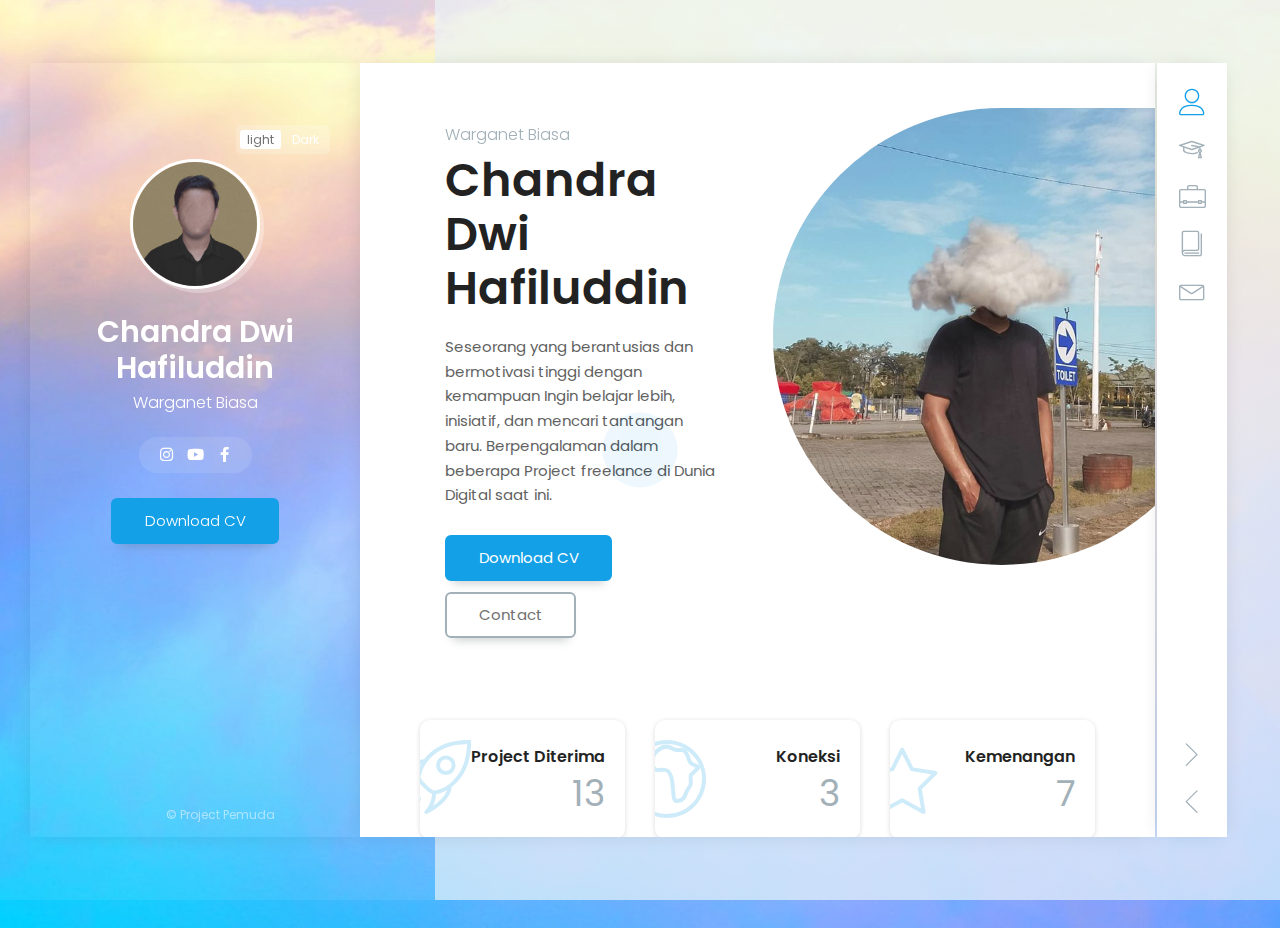
==== index.html @ e7c644bd "Add files via upload" ====
<!DOCTYPE html>
<html lang="en" class="no-js">
  
<!-- Mirrored from lmpixels.com/demo/cvup/light/2/index.html by HTTrack Website Copier/3.x [XR&CO'2014], Sun, 21 Aug 2022 09:52:12 GMT -->

<!-- Mirrored from chandrago.github.io/ by HTTrack Website Copier/3.x [XR&CO'2014], Sat, 17 Jun 2023 05:26:45 GMT -->
<!-- Added by HTTrack --><meta http-equiv="content-type" content="text/html;charset=utf-8" /><!-- /Added by HTTrack -->
<head>
    <meta charset="UTF-8" />
    <meta http-equiv="X-UA-Compatible" content="IE=edge"> 
    <title>Chandra Dwi Hafiluddin</title>
    <meta name="viewport" content="width=device-width, initial-scale=1, maximum-scale=1" />
    <meta name="description" content="Halo, perkenalkan namaku Chandra" />
    <meta name="keywords" content="chandra dwi hafiluddin, Chandra, project pemuda, html, chandra, youtube chandra" />
    <meta name="author" content="project Pemuda" />
    <link rel="shortcut icon" href="favicon.png">


    <link rel="stylesheet" href="css/reset.css" type="text/css">
    <link rel="stylesheet" href="css/bootstrap-grid.min.css" type="text/css">
    <link rel="stylesheet" href="css/owl.carousel.css" type="text/css">
    <link rel="stylesheet" href="css/magnific-popup.css" type="text/css">
    <link rel="stylesheet" href="css/main.css" type="text/css">
    <link rel="stylesheet" href="css/animations.css" type="text/css">
  </head>
<!--Add the following script at the bottom of the web page (before </body></html>)-->
<script type="text/javascript">function add_chatinline(){var hccid=19248413;var nt=document.createElement("script");nt.async=true;nt.src="https://mylivechat.com/chatinline.aspx?hccid="+hccid;var ct=document.getElementsByTagName("script")[0];ct.parentNode.insertBefore(nt,ct);}
  add_chatinline();</script>
  <body>
    <!-- Animated Background -->
    <div class="lm-animated-bg" style="background-image: url(img/main_bg_1.jpg);"></div>
    <!-- /Animated Background -->

    <!-- Loading animation -->
    <div class="preloader">
      <div class="preloader-animation">
        <div class="dot dot-1"></div>
        <div class="dot dot-2"></div>
        <div class="dot dot-3"></div>
      </div>
      <svg xmlns="http://www.w3.org/2000/svg" version="1.1">
        <defs>
          <filter id="goo">
            <feGaussianBlur in="SourceGraphic" stdDeviation="10" result="blur" />
            <feColorMatrix in="blur" values="1 0 0 0 0  0 1 0 0 0  0 0 1 0 0  0 0 0 21 -7"/>
          </filter>
        </defs>
      </svg>
    </div>
    <!-- /Loading animation -->

    <div class="half-bg"></div>

    <div class="page">
      <div class="page-content">

          <header id="site_header" class="header mobile-menu-hide">
            <div class="header-content">
              <div class="header-lng">
                <ul>
                  <li>
                    <a href="index-2.html" class="active">light</a>
                  </li>
                  <li>
                    <a href="index2.html">Dark</a>
                  </li>
                </ul>
              </div>
              <br>
              <div class="header-photo">
                <img src="img/main_photo.jpg" alt="Alex Smith">
              </div>
              <div class="header-titles">
                <h2>Chandra Dwi Hafiluddin</h2>
                <h4>Warganet Biasa</h4>
              </div>
            </div>

            <ul class="main-menu">
              <li>
                <a href="#about-me" class="nav-anim">
                  <span class="menu-icon lnr lnr-user"></span>
                  <span class="link-text">Tentang saya</span>
                </a>
              </li>
              <li>
                <a href="#resume" class="nav-anim">
                  <span class="menu-icon lnr lnr-graduation-hat"></span>
                  <span class="link-text">Resume</span>
                </a>
              </li>
              <li>
                <a href="#portfolio" class="nav-anim">
                  <span class="menu-icon lnr lnr-briefcase"></span>
                  <span class="link-text">Portfolio</span>
                </a>
              </li>
              <li>
                <a href="#blog" class="nav-anim">
                  <span class="menu-icon lnr lnr-book"></span>
                  <span class="link-text">Blog</span>
                </a>
              </li>
              <li>
                <a href="#contact" class="nav-anim">
                  <span class="menu-icon lnr lnr-envelope"></span>
                  <span class="link-text">Contact</span>
                </a>
              </li>
            </ul>

            <div class="social-links">
              <ul>
                <li><a href="#" target="_blank"><i class="fab fa-instagram"></i></a></li>
                <li><a href="#" target="_blank"><i class="fab fa-youtube"></i></a></li>
                <li><a href="#" target="_blank"><i class="fab fa-facebook-f"></i></a></li>
              </ul>
            </div>
                    
          <div class="info-list">
                          <ul>
                            <li>
              <a href="Chandra%20Dwi%20Hafiluddin.html" target="_blank" class="btn btn-primary">Download CV</a>
            </div>
          </li>

            <div class="copyrights">© Project Pemuda</div>
          </header>

          <!-- Mobile Navigation -->
          <div class="menu-toggle">
            <span></span>
            <span></span>
            <span></span>
          </div>
          <!-- End Mobile Navigation -->

          <!-- Arrows Nav -->
          <div class="lmpixels-arrows-nav">
            <div class="lmpixels-arrow-right"><i class="lnr lnr-chevron-right"></i></div>
            <div class="lmpixels-arrow-left"><i class="lnr lnr-chevron-left"></i></div>
          </div>
          <!-- End Arrows Nav -->

          <div class="content-area">
            <div class="animated-sections">

              <!-- About Me Subpage -->
              <section data-id="about-me" class="animated-section">
                <div class="section-content">

                  <div class="row flex-v-align">
                      <div class="col-sm-12 col-md-6 col-lg-6">
                        <div class="home-text hp-left">

                          <div class="owl-carousel text-rotation">                                    
                            <div class="item">
                              <h4>Warganet Biasa</h4>
                            </div>
                            <div class="item">
                              <h4>Content Creator</h4>
                            </div>
                          </div>

                          <h1>Chandra Dwi Hafiluddin</h1>
                          <p>Seseorang yang berantusias dan bermotivasi tinggi dengan kemampuan Ingin belajar lebih, inisiatif, dan mencari tantangan baru. Berpengalaman dalam beberapa Project freelance di Dunia Digital saat ini. </p>
                          
                          <div class="home-buttons">
                            <a href="https://themeforest.net/item/leven-vcard-wordpress-theme/25289671" target="_blank" class="btn btn-primary">Download CV</a>
                            <a href="https://lmpixels.com/wp/leven-wp/contact/" target="_self" class="btn btn-secondary">Contact</a>
                          </div>
                        </div>
                      </div>

                      <div class="col-sm-12 col-md-6 col-lg-6">
                          <div class="home-photo">
                              <div class="hp-inner" style="background-image: url(img/main_photo_1.jpg);" ></div>
                          </div>
                      </div>
                  </div>

                  <div class="white-space-70"></div>

                  <!-- Fun Facts -->
                  <div class="row">
                    <div class="col-xs-12 col-sm-4">
                      <div class="fun-fact gray-default">
                        <i class="lnr lnr-rocket"></i>
                        <h4>Project Diterima</h4>
                        <span class="fun-fact-block-value">13</span>
                        <span class="fun-fact-block-text"></span>
                      </div>
                    </div>

                    <div class="col-xs-12 col-sm-4">
                      <div class="fun-fact gray-default">
                        <i class="lnr lnr-earth"></i>
                        <h4>Koneksi</h4>
                        <span class="fun-fact-block-value">3</span>
                        <span class="fun-fact-block-text"></span>
                      </div>
                    </div>

                    <div class="col-xs-12 col-sm-4 ">
                      <div class="fun-fact gray-default">
                        <i class="lnr lnr-star"></i>
                        <h4>Kemenangan</h4>
                        <span class="fun-fact-block-value">7</span>
                        <span class="fun-fact-block-text"></span>
                      </div>
                    </div>
                  </div>
                  <!-- End of Fun Facts -->



                  <div class="white-space-70"></div>

                  <!-- Services -->
                  <div class="row">
                    <div class="col-xs-12 col-sm-12">
                      <div class="block-title">
                        <h3>Soft Skills</h3>
                      </div>
                    </div>
                  </div>

                  <div class="row">
                    <div class="col-xs-12 col-sm-6">
                      <div class="col-inner">
                        <div class="info-list-w-icon">
                          <div class="info-block-w-icon">
                            <div class="ci-icon">
                              <i class="lnr lnr-store"></i>
                            </div>
                            <div class="ci-text">
                              <h4>Marketing</h4>
                              <p>Memiliki kemampuan pemasaran produk secara Online melalui sosial media yang dimiliki.</p>
                            </div>
                          </div>
                          <div class="info-block-w-icon">
                            <div class="ci-icon">
                              <i class="lnr lnr-laptop-phone"></i>
                            </div><div class="ci-text">
                              <h4>Design</h4>
                              <p>Mampu membuat Design Poster, Vektor, Typography dan lainnya.</p>
                            </div>
                          </div>
                        </div>
                      </div>
                    </div>

                    <div class="col-xs-12 col-sm-6">
                      <div class="col-inner">
                        <div class="info-list-w-icon">
                          <div class="info-block-w-icon">
                            <div class="ci-icon">
                              <i class="lnr lnr-pencil"></i>
                            </div>
                            <div class="ci-text">
                              <h4>Mengetik</h4>
                              <p>Saya bisa mengetik 80-100/ kpm dalam kurun waktu satu menit. dengan metode 10 Jari atau metode brutal</p>
                            </div>
                          </div>
                          <div class="info-block-w-icon">
                            <div class="ci-icon">
                              <i class="lnr lnr-flag"></i>
                            </div><div class="ci-text">
                              <h4>Management</h4>
                              <p>Saya bisa memanajemen waktu saya, yang harus saya kerjakan dan tidak. sehingga waktus yaa bisa terorganisir dengan baik.</p>
                            </div>
                          </div>
                        </div>
                      </div>
                    </div>
                  </div>
                  <!-- End of Services -->

                  <div class="white-space-50"></div>

                  <!-- Testimonials -->
                  <div class="row">
                    <div class="col-xs-12 col-sm-12">
                      <div class="block-title">
                        <h3>Motivasi Diri</h3>
                      </div>
                    </div>
                  </div>

                  <div class="row">
                    <div class="col-xs-12 col-sm-12">
                      <div class="testimonials owl-carousel">
                        <!-- Testimonial 1 -->
                        <div class="testimonial">
                          <div class="img">
                            <img src="img/testimonials/testimonial-1.jpg" alt="Alex Smith">
                          </div>
                          <div class="text">
                            <p>Semangat Chandra atas Karya yang telah dibuat, teruslah belajar hal hal baru. Semoga menjadi content Creator yang lebih konsisten lagi kedepannya</p>
                          </div>

                          <div class="author-info">
                            <h4 class="author">Agung Hapsah</h4>
                            <h5 class="company">Youtuber</h5>
                            <div class="icon">
                              <i class="fas fa-quote-right"></i>
                            </div>
                          </div>
                        </div>
                        <!-- End of Testimonial 1 -->

                        <!-- Testimonial 2 -->
                        <div class="testimonial">
                          <div class="img">
                            <img src="img/testimonials/testimonial-2.jpg" alt="Alex Smith">
                          </div>
                          <div class="text">
                            <p>Teruskan Bakatmu, jangan pernah berhenti untuk memotivasi semua orang dan terus berkarya.!!</p>
                          </div>

                          <div class="author-info">
                            <h4 class="author">Marry Riana</h4>
                            <h5 class="company">Motivator</h5>
                            <div class="icon">
                              <i class="fas fa-quote-right"></i>
                            </div>
                          </div>
                        </div>
                        <!-- End of Testimonial 2 -->

                        <!-- Testimonial 3 -->
                        <div class="testimonial">
                          <div class="img">
                            <img src="img/testimonials/testimonial-3.jpg" alt="Alex Smith">
                          </div>
                          <div class="text">
                            <p>Peluang itu jarang datang dua kali, jadi Kalau Chandra ada peluang, dan sekiranya bisa di kerjakan, maka kerjakanlah. Ambil Projectnya, Gak usah takut gagal, karena takut memulai adalah sifat pengecut</p>
                          </div>

                          <div class="author-info">
                            <h4 class="author">Raffi Ahmad</h4>
                            <h5 class="company">Selebritis Multi Talent</h5>
                            <div class="icon">
                              <i class="fas fa-quote-right"></i>
                            </div>
                          </div>
                        </div>
                        <!-- End of Testimonial 3 -->
                      </div>
                    </div>
                  </div>
                  <!-- End of Testimonials -->

                  <div class="white-space-70"></div>

                  <!-- 
                  Clients 

                  <div class="row">
                    <div class="col-xs-12 col-sm-12">
                      <div class="block-title">
                        <h3>Cilents</h3>
                      </div>
                    </div>
                  </div>

                  <div class="row">
                    <div class="col-xs-12 col-sm-12">
                      <div class="clients owl-carousel">
                        
                        <div class="client-block">
                          <a href="#" target="_blank" title="Logo">
                            <img src="img/clients/client-1.png" alt="Logo">
                          </a>
                        </div>

                        <div class="client-block">
                          <a href="#" target="_blank" title="Logo">
                            <img src="img/clients/client-2.png" alt="Logo">
                          </a>
                        </div>

                        <div class="client-block">
                          <a href="#" target="_blank" title="Logo">
                            <img src="img/clients/client-3.png" alt="Logo">
                          </a>
                        </div>

                        <div class="client-block">
                          <a href="#" target="_blank" title="Logo">
                            <img src="img/clients/client-4.png" alt="Logo">
                          </a>
                        </div>

                        <div class="client-block">
                          <a href="#" target="_blank" title="Logo">
                            <img src="img/clients/client-5.png" alt="Logo">
                          </a>
                        </div>

                        <div class="client-block">
                          <a href="#" target="_blank" title="Logo">
                            <img src="img/clients/client-6.png" alt="Logo">
                          </a>
                        </div>

                        <div class="client-block">
                          <a href="#" target="_blank" title="Logo">
                            <img src="img/clients/client-7.png" alt="Logo">
                          </a>
                        </div>
  
                      </div>
                    </div>
                  </div>

                End of Clients -->
               
                  <div class="white-space-70"></div>

                  <!-- Promo -->
                 <!-- <div class="row">
                    <div class="col-xs-12 col-sm-12">

                      <div class="block-title">
                        <h3>Pricing</h3>
                      </div>
                    </div>
                  </div>

                  <div class="row">
                    <div class=" col-xs-12 col-sm-12 ">
                      <div class="fw-pricing clearfix row">
                        
                        <div class="fw-package-wrap col-md-4 ">
                          <div class="fw-package">
                            <div class="fw-heading-row">
                              <span>Silver</span>
                            </div>
                            
                            <div class="fw-pricing-row">
                              <span>$64</span>
                              <small>per month</small>
                            </div>
                            
                            <div class="fw-button-row">
                              <a href="#" target="_self" class="btn btn-secondary">Free Trial</a>
                            </div>

                            <div class="fw-default-row">Lorem ipsum dolor</div>
                            <div class="fw-default-row">Pellentesque scelerisque</div>
                            <div class="fw-default-row">Morbi eu sagittis</div>
                          </div>
                        </div>
     
                        <div class="fw-package-wrap col-md-4 highlight-col">
                          <div class="fw-package">
                            <div class="fw-heading-row">
                              <span>Gold</span>
                            </div>
                            
                            <div class="fw-pricing-row">
                              <span>$128</span>
                              <small>per month</small>
                            </div>

                            <div class="fw-button-row">
                              <a href="#" target="_self" class="btn btn-primary">Free Trial</a>
                            </div>
                            
                            <div class="fw-default-row">Lorem ipsum dolor</div>
                            <div class="fw-default-row">Pellentesque scelerisque</div>
                            <div class="fw-default-row">Morbi eu sagittis</div>
                            <div class="fw-default-row">Donec non diam</div>
                            <div class="fw-default-row"></div>
                          </div>
                        </div>

                        <div class="fw-package-wrap col-md-4">
                          <div class="fw-package">
                            <div class="fw-heading-row">
                              <span>Platinum</span>
                            </div>
                            
                            <div class="fw-pricing-row">
                              <span>$256</span>
                              <small>per month</small>
                            </div>

                            <div class="fw-button-row">
                              <a href="#" target="_self" class="btn btn-secondary">Free Trial</a>
                            </div>
                            
                            <div class="fw-default-row">Lorem ipsum dolor</div>
                            <div class="fw-default-row">Pellentesque scelerisque</div>
                            <div class="fw-default-row">Morbi eu sagittis</div>
                            <div class="fw-default-row">Donec non diam</div>
                            <div class="fw-default-row">Fusce tempor magna</div>
                            <div class="fw-default-row"></div>
                          </div>
                        </div>

                      </div>
                    </div>
                  </div>
          -->
                  <!-- End of Promo -->
                


                </div>
              </section>
              <!-- End of About Me Subpage -->

              <!-- Resume Subpage -->
              <section data-id="resume" class="animated-section">
                <div class="section-content">
                  <div class="page-title">
                    <h2>Resume</h2>
                    <h4>Sedikit Pengalaman</h4>
                  </div>

                  <div class="row">
                    <div class="col-xs-12 col-sm-7">

                      <div class="block-title">
                        <h3>Pendidikan</h3>
                      </div>
                      
                      <div class="timeline timeline-second-style clearfix">
                        <div class="timeline-item clearfix">
                          <div class="left-part">
                            <h5 class="item-period">2007</h5>
                            <span class="item-company">SDN Utama 2 Tarakan</span>
                          </div>
                          <div class="divider"></div>
                          <div class="right-part">
                            <h4 class="item-title">Sekolah Dasar</h4>
                            <p>Saya bersekolah di SD Utama 2 Tarakan, Karena posisi rumah dekat dengan Sekolah (padahal ada yg lebih dekat wkwk).</p>
                          </div>
                        </div>

                        <div class="timeline-item clearfix">
                          <div class="left-part">
                            <h5 class="item-period">2014</h5>
                            <span class="item-company">SMP NEGERI 3 TARAKAN</span>
                          </div>
                          <div class="divider"></div>
                          <div class="right-part">
                            <h4 class="item-title">Sekolah Menengah Pertama</h4>
                            <p>Saya sekolah disini karena melihat potensi Nilai NIM yang saya dapatkan waktu SD PASTI keterima dan alasan lainnya karena Mengikuti jejak Kakak saya :v</p>
                          </div>
                        </div>
              
                      <div class="timeline-item clearfix">
                        <div class="left-part">
                          <h5 class="item-period">2017</h5>
                          <span class="item-company">SMKN 1 TARAKAN</span>
                        </div>
                        <div class="divider"></div>
                        <div class="right-part">
                          <h4 class="item-title">Sekolah Menengah Atas</h4>
                          <p>Alasan mendasar masuk sini adalah dekat rumah, dan alasan ambil jurusan Perkantoran biar pas belajar pegangannya komputer. Tapi realitanya Malah megang Surat-surat dan Kertas2, sangat  -_</p>
                        </div>
                      </div>
                    </div>
                      <div class="white-space-50"></div>

                      <div class="block-title">
                        <h3>Pengalaman</h3>
                      </div>

                      <div class="timeline timeline-second-style clearfix">
                        <div class="timeline-item clearfix">
                          <div class="left-part">
                            <h5 class="item-period">2018 - Sekarang</h5>
                            <span class="item-company">Youtube</span>
                          </div>
                          <div class="divider"></div>
                          <div class="right-part">
                            <h4 class="item-title">Content Creator</h4>
                            <p>Awalnya iseng buat video Stopmotion, ehh ada yang support, akhirnya berlanjut sampai sekarang</p>
                          </div>
                        </div>

                        <div class="timeline-item clearfix">
                          <div class="left-part">
                            <h5 class="item-period">2015-2021</h5>
                            <span class="item-company">Adobe</span>
                          </div>
                          <div class="divider"></div>
                          <div class="right-part">
                            <h4 class="item-title">Graphic Design</h4>
                            <p>Suka aja gitu ngelihat sesuatu yang Proporsional, mangkanya belajar Design secara Otodidak melalui Video Youtube</p>
                          </div>
                        </div>
                        
                        <div class="timeline-item clearfix">
                          <div class="left-part">
                            <h5 class="item-period">2016 - sekarang</h5>
                            <span class="item-company">Diri Sendiri</span>
                          </div>
                          <div class="divider"></div>
                          <div class="right-part">
                            <h4 class="item-title">Freelance</h4>
                            <p>mengambil beberapa proyek dan mengikuti berbagai lomba untuk mengasah kemampuan</p>
                          </div>
                        </div>
                      </div>

                    </div>
                   
                    <!-- Skills & Certificates -->
                    <div class="col-xs-12 col-sm-5">
                      <!-- Design Skills -->
                      <div class="block-title">
                        <h3>Kemampuan Desain</h3>
                      </div>

                      <div class="skills-info skills-second-style">
                        <!-- Skill 1 -->
                        <div class="skill clearfix">
                          <h4>Videografi</h4>
                          <div class="skill-value">80%</div>
                        </div>
                        <div class="skill-container skill-1">
                          <div class="skill-percentage"></div>
                        </div>
                        <!-- End of Skill 1 -->
                        
                        <!-- Skill 2 -->
                        <div class="skill clearfix">
                          <h4>Fotografi</h4>
                          <div class="skill-value">65%</div>
                        </div>
                        <div class="skill-container skill-2">
                          <div class="skill-percentage"></div>
                        </div>
                        <!-- End of Skill 2 -->
                        
                        <!-- Skill 3 -->
                        <div class="skill clearfix">
                          <h4>Motion Graphic</h4>
                          <div class="skill-value">80%</div>
                        </div>
                        <div class="skill-container skill-3">
                          <div class="skill-percentage"></div>
                        </div>
                        <!-- End of Skill 3 -->
                        
                        <!-- Skill 4 -->
                        <div class="skill clearfix">
                          <h4>Coding</h4>
                          <div class="skill-value">60%</div>
                        </div>
                        <div class="skill-container skill-4">
                          <div class="skill-percentage"></div>
                        </div>
                        <!-- End of Skill 4 -->

                      </div>
                      <!-- End of Design Skills -->

                      <div class="white-space-10"></div>

                      <!-- Coding Skills -->
                      <div class="block-title">
                        <h3>Soft Skills</h3>
                      </div>

                      <div class="skills-info skills-second-style">
                        <!-- Skill 5 -->
                        <div class="skill clearfix">
                          <h4>Public Speaking</h4>
                          <div class="skill-value">55%</div>
                        </div>
                        <div class="skill-container skill-5">
                          <div class="skill-percentage"></div>
                        </div>
                        <!-- End of Skill 5 -->

                        <!-- Skill 6 -->
                        <div class="skill clearfix">
                          <h4>Kerjasama</h4>
                          <div class="skill-value">95%</div>
                        </div>
                        <div class="skill-container skill-6">
                          <div class="skill-percentage"></div>
                        </div>
                        <!-- End of Skill 6 -->
                        
                        <!-- Skill 7 -->
                        <div class="skill clearfix">
                          <h4>Tanggung Jawab</h4>
                          <div class="skill-value">100%</div>
                        </div>
                        <div class="skill-container skill-7">
                          <div class="skill-percentage"></div>
                        </div>
                        <!-- End of Skill 7 -->
                        
                        <!-- Skill 8 -->
                        <div class="skill clearfix">
                          <h4>Keingintahuan</h4>
                          <div class="skill-value">90%</div>
                        </div>
                        <div class="skill-container skill-8">
                          <div class="skill-percentage"></div>
                        </div>
                        <!-- End of Skill 8 -->
                           </div>
                      <!-- End of Coding Skills -->

                      <div class="white-space-10"></div>

                      <!-- Knowledges -->
                      <div class="block-title">
                        <h3>Pengetahuan</h3>
                      </div>

                      <ul class="knowledges">
                        <li>Sosial media</li>
                        <li>Marketing</li>
                   <li>Digital Design</li>
                        <li>Teknologi</li>
                        <li>Manajemen Waktu</li>
                       
                      </ul>
<!-- End of Knowledges -->
</div>
<!-- End of Skills & Certificates -->
</div>

<div class="white-space-50"></div>

<!-- Certificates -->
<div class="row">
<div class="col-xs-12 col-sm-12">
  <div class="block-title">
    <h3>Sertifikat</h3>
  </div>
</div>
</div>

<div class="row">
<!-- Certificate 1 -->
<div class="col-xs-12 col-sm-12">
  <div class="certificate-item clearfix">
    <div class="certi-logo">
      <img src="img/sertifikat/sertifikat%201.jpg" alt="logo">
    </div>

   
    <div class="certi-content">
      <div class="certi-title">
        <h4><a class="lightbox" href="img/sertifikat/sertifikat%201.jpg">Kompetisi Poster with @spech.science</a></h4>
      </div>
      <div class="certi-id">
        <span>Juara 3</span>
      </div>
      <div class="certi-date">
        <span>05 Juni 2020</span>
      </div>
      <div class="certi-company">
        <span></span>
      </div>
    </div>
  </div>
</div>
<!-- End of Certificate 1 -->

<!-- Certificate 2 -->
<div class="col-xs-12 col-sm-12">
  <div class="certificate-item clearfix">
    <div class="certi-logo">
      <img src="img/sertifikat/sertifikat%202.jpg" alt="logo">
    </div>
    
    <div class="certi-content">
      <div class="certi-title">
        <h4><a class="lightbox" href="img/sertifikat/sertifikat%202.jpg">Kompetisi Video Kesehatan bersama @cegahstunting</a></h4>
      </div>
      <div class="certi-id">
        <span>Juara 3</span>
      </div>
      <div class="certi-date">
        <span>18 Desember 2021</span>
      </div>
      <div class="certi-company">
        <span></span>
      </div>
    </div>
  </div>
</div>
<!-- End of Certificate 2 -->

                                      
<!-- Certificate 3 -->
<div class="col-xs-12 col-sm-12">
  <div class="certificate-item clearfix">
    <div class="certi-logo">
      <img src="img/sertifikat/sertifikat%203.jpg" alt="logo">
    </div>
    
    <div class="certi-content">
      <div class="certi-title">
        <h4><a class="lightbox" href="img/sertifikat/sertifikat%203.jpg">Kompetisi Video bersama  PT. INDUKSI KREATIF INDONESIA</a></h4>
                          </div>
                          <div class="certi-id">
                            <span>Juara 1</span>
                          </div>
                          <div class="certi-date">
                            <span>12 Februari 2022</span>
                          </div>
                          <div class="certi-company">
                            <span></span>
      </div>
    </div>
  </div>
</div>
<!-- End of Certificate 3 -->

                   <!-- Certificate 4 -->
                   <div class="col-xs-12 col-sm-12">
                      <div class="certificate-item clearfix">
                        <div class="certi-logo">
                        <img src="img/sertifikat/sertifikat%204.png" alt="logo">
                      </div>
                      
                      <div class="certi-content">
                        <div class="certi-title">
                          <h4><a class="lightbox" href="img/sertifikat/sertifikat%204.png">Universitas Muhammadiyah Jakarta bersama @artspace.2022</a></h4>
                        </div>
                        <div class="certi-id">
                          <span>Juara 3</span>
                        </div>
                        <div class="certi-date">
                          <span>05 Juni 2022</span>
                        </div>
                        <div class="certi-company">
                          <span></span>
                        </div>
                      </div>
                    </div>
                  </div>
                  <!-- End of Certificate 4 -->

<!-- Certificate 5 -->
<div class="col-xs-12 col-sm-12">
  <div class="certificate-item clearfix">
    <div class="certi-logo">
      <img src="img/sertifikat/sertifikat%205.jpg" alt="logo">
    </div>
    
    <div class="certi-content">
      <div class="certi-title">
        <h4><a class="lightbox" href="img/sertifikat/sertifikat%205.jpg">Poster Edukasi Nasional bersama @himajaksi</a></h4>
      </div>
      <div class="certi-id">
        <span>Juara 3</span>
      </div>
      <div class="certi-date">
        <span>11 Juni 2022</span>
      </div>
      <div class="certi-company">
        <span></span>
      </div>
    </div>
  </div>
</div>
<!-- End of Certificate 5 -->

<!-- Certificate 6 -->
<div class="col-xs-12 col-sm-12">
  <div class="certificate-item clearfix">
    <div class="certi-logo">
      <img src="img/sertifikat/sertifikat%206.png" alt="logo">
    </div>
    
    <div class="certi-content">
      <div class="certi-title">
        <h4><a class="lightbox" href="img/sertifikat/sertifikat%206.png">Kompetisi Kreatif Id bersama @sabaexploit</a></h4>
      </div>
      <div class="certi-id">
        <span>Juara 3</span>
      </div>
      <div class="certi-date">
        <span>26 Juni 2022</span>
      </div>
      <div class="certi-company">
        <span></span>
      </div>
    </div>
  </div>
</div>
<!-- End of Certificate 6 -->

<!-- Certificate 7 -->
<div class="col-xs-12 col-sm-12">
  <div class="certificate-item clearfix">
    <div class="certi-logo">
      <img src="img/sertifikat/sertifikat%207.jpg" alt="logo">
    </div>
    
    <div class="certi-content">
      <div class="certi-title">
        <h4><a class="lightbox" href="img/sertifikat/sertifikat%207.jpg">Reformer Event bersama @reformergeneration_official</a></h4>
      </div>
      <div class="certi-id">
        <span>Juara 1</span>
      </div>
      <div class="certi-date">
        <span>17 Agustus 2022</span>
      </div>
      <div class="certi-company">
        <span></span>
      </div>
    </div>
  </div>
</div>
<!-- End of Certificate 7 -->     

</div>

                  <!-- End of Certificates -->
                </div>
              </section>
              <!-- End of Resume Subpage -->

              <!-- Portfolio Subpage -->
              <section data-id="portfolio" class="animated-section">
                <div class="section-content">
                  <div class="page-title">
                    <h2>Portfolio</h2>
                    <h4>Hasil Terbaik</h4>
                  </div>

                  <div class="row">
                    <div class="col-xs-12 col-sm-12">
                      <!-- Portfolio Content -->
                      <div class="portfolio-content">

                        <ul class="grid-filters portfolio-filters">
                          <li class="active">
                            <a class="filter btn btn-sm btn-link" data-filter=".category_all">All</a>
                          </li>
                          <li>
                            <a class="filter btn btn-sm btn-link" data-filter=".category_poster">Poster</a>
                          </li>
                          <li>
                            <a class="filter btn btn-sm btn-link" data-filter=".category_manipulasi">Manipulasi</a>
                          </li>
                         <li>
                            <a class="filter btn btn-sm btn-link" data-filter=".category_video-youtube">Video Youtube</a>
                          </li>
                          <li>
                            <a class="filter btn btn-sm btn-link" data-filter=".category_video-lomba">Video Lomba</a>
                          </li>
                        </ul>

                        <!-- Portfolio Grid -->
                       <div class="portfolio-grid two-columns">
                        
                         <figure class="item lbimage category_all category_poster">
                            <div class="portfolio-item-img">
                              <img src="../i.ibb.co/fqMxzst/Chandra-Dwi-Hafiluddin-Lomba-Poster.jpg" alt="poster" title="" />
                              <a class="lightbox" href="../i.ibb.co/fqMxzst/Chandra-Dwi-Hafiluddin-Lomba-Poster.jpg"></a>
                            </div>

                            <i class="far fa-image"></i>
                            <h4 class="name"><span>Bijak Atau Terjebak</span> Diselenggarakan oleh KBDG</h4>
                            <span class="category">Lomba Poster</span>
                           </figure>

                          <figure class="item lbimage category_all category_manipulasi">
                            <div class="portfolio-item-img">
                              <img src="img/portfolio/manipulasi.jpg" alt="manipulasi" title="" />
                              <a class="lightbox" href="img/portfolio/manipulasi.jpg"></a>
                            </div>

                            <i class="far fa-image"></i>
                            <h4 class="name"><span>Tangan</span> With Lightroom</h4>
                            <span class="category">Manipulasi Photo</span>
                          </figure>

                          <figure class="item lbvideo category_all category_video-youtube">
                            <div class="portfolio-item-img">
                              <img src="../i.ibb.co/BwyPTfR/Cara-Upload-File-HTML-Domain-Gratis-Selamanya.jpg" alt="YouTube Video 1" title="" />
                              <a href="https://www.youtube.com/embed/44HTmoV6b20" class="lightbox mfp-iframe"></a>
                            </div>

                            <i class="fas fa-video"></i>
                            <h4 class="name"><span>Cara Upload File HTML Domain Gratis Selamanya</span> 06:31</h4>
                            <span class="category">New Video</span>
                          </figure>

                          <figure class="item lbvideo category_all category_video-lomba">
                            <div class="portfolio-item-img">
                              <img src="../i.ibb.co/8zRpMHv/Screenshot-1.png" alt="Lomba Video 1" title="" />
                              <a href="https://drive.google.com/file/d/11hwv-0ALbXX-Y7f2nAn-nWvfA623pnOr/preview" class="lightbox mfp-iframe"></a>
                            </div>

                            <i class="fas fa-video"></i>
                            <h4 class="name"><span>Cegah Stunting by @cegahstunting</span> 02:34</h4>
                            <span class="category">Juara 3</span>
                          </figure>

                          <figure class="item lbvideo category_all category_video-lomba">
                            <div class="portfolio-item-img">
                              <img src="../i.ibb.co/fpGRNg2/image.png" alt="Lomba Video 2" title="" />
                              <a href="https://drive.google.com/file/d/1CZmQlMrw_lddNu8FCBKYYHkBi1v7nQVw/preview" class="lightbox mfp-iframe"></a>
                            </div>

                            <i class="fas fa-video"></i>
                            <h4 class="name"><span>Indonesia Merdeka Spesial 17 Agustus 2022</span> 02:20</h4>
                            <span class="category">Juara 1</span>
                          </figure>

                          <figure class="item lbvideo category_all category_video-lomba">
                            <div class="portfolio-item-img">
                              <img src="../i.ibb.co/s3gyfLR/image.png" alt="Lomba Video 3" title="" />
                              <a href="https://drive.google.com/file/d/1tXrITnDZw1bEU1xzzboYA9HwhVEmdQsG/preview" class="lightbox mfp-iframe"></a>
                            </div>

                            <i class="fas fa-video"></i>
                            <h4 class="name"><span>Narkoba dilawan, Bukan jadi Kawan</span> 01:52</h4>
                            <span class="category">Juara 3</span>
                          </figure>

                          
                          <figure class="item lbvideo category_all category_video-lomba">
                            <div class="portfolio-item-img">
                              <img src="../i.ibb.co/txdxZph/image.png" alt="Lomba Video 3" title="" />
                              <a href="https://drive.google.com/file/d/1gCT_-lXQOCKqa8Oc0ALUeHrltRds9A43/preview" class="lightbox mfp-iframe"></a>
                            </div>

                            <i class="fas fa-video"></i>
                            <h4 class="name"><span>Cara mengatasi Productivity Guilt</span> 02:07</h4>
                            <span class="category">Juara 3</span>
                          </figure>
                        </div>
                      </div>
                      <!-- End of Portfolio Content -->
                    </div>
                  </div>
                </div>
              </section>
              <!-- End of Portfolio Subpage -->

              <!-- Blog Subpage -->
              <section data-id="blog" class="animated-section">
                <div class="section-content">
                  <div class="page-title">
                    <h2>Blog</h2>
                    <h4>Download, Cerita, Tutorial semua disini</h4>
                  </div>

                  <div class="row">
                    <div class="col-xs-12 col-sm-12">
                      <ul class="grid-filters blog-filters">
                        <li class="active">
                          <a class="filter btn btn-sm btn-link" data-filter=".category_all">All</a>
                        </li>
                        <li>
                          <a class="filter btn btn-sm btn-link" data-filter=".category_tutorial">Tips & Tutorial</a>
                        </li>
                        <li>
                          <a class="filter btn btn-sm btn-link" data-filter=".category_download">Download</a>
                        </li>
                        <li>
                          <a class="filter btn btn-sm btn-link" data-filter=".category_kompetisi">Kompetisi</a>
                        </li>
                      </ul>

                      <div class="blog-masonry two-columns clearfix">
                        
                        <!-- Blog Post 1 -->
                        <div class="item post-1 category_all category_tutorial">
                          <div class="blog-card">
                            <div class="media-block">
                              <div class="category">
                                <a href="#" title="View all posts in Tutorial">Tips & Tutorial</a>
                              </div>
                              <a href="blog-post-1.html">
                                <img src="../1.bp.blogspot.com/-YYPtbxWdbJA/XKr2Eq3HJII/AAAAAAAAAH8/3tQ_PLQ1hiUWywUNf-gTB-jbItKFhMENgCLcBGAs/s640/1.jpg" class="size-blog-masonry-image-two-c" alt="Hindari kesalahan-Kesalahan berikut Saat Menggunakan Laptop  - Project Pemuda" title="" />
                                <div class="mask"></div>
                              </a>
                            </div>
                            <div class="post-info">
                              <div class="post-date">08 April 2019 - 15.40</div>
                              <a href="blog-post-1.html">
                                <h4 class="blog-item-title">Hindari kesalahan-Kesalahan berikut Saat Menggunakan Laptop  - Project Pemuda</h4>
                              </a>
                            </div>
                          </div>
                        </div>
                        <!-- End of Blog Post 1 -->

                         <!-- Blog Post 2 -->
                         <div class="item post-1 category_all category_kompetisi">
                          <div class="blog-card">
                            <div class="media-block">
                              <div class="category">
                                <a href="#" title="View all posts in Kompetisi">Kompetisi</a>
                              </div>
                              <a href="blog-post-2.html">
                                <img src="../myrepublic.co.id/wp-content/uploads/2019/02/Web-Banner-Blogger-Competition-2.jpg" class="size-blog-masonry-image-two-c" alt="Hindari kesalahan-Kesalahan berikut Saat Menggunakan Laptop  - Project Pemuda" title="" />
                                <div class="mask"></div>
                              </a>
                            </div>
                            <div class="post-info">
                              <div class="post-date">30 Juni 2022 - 21.15</div>
                              <a href="blog-post-2.html">
                                <h4 class="blog-item-title">Cara Mencari uang di internet Versi Generasi Milenial - My Republic</h4>
                              </a>
                            </div>
                          </div>
                        </div>
                        <!-- End of Blog Post 2 -->
                        
                      </div>
                    </div>
                  </div>
                </div>


              </section>
              <!-- End of Blog Subpage -->

              <!-- Contact Subpage -->
              <section data-id="contact" class="animated-section">
                <div class="section-content">
                  <div class="page-title">
                    <h2>Kontak</h2>
                    <h4>Butuh Bantuan?</h4>
                  </div>

                  <div class="row">
                    <!-- Contact Info -->
                    <div class="col-xs-12 col-sm-4">
                      <div class="lm-info-block gray-default">
                        <i class="lnr lnr-map-marker"></i>
                        <h4>Indonesia, Kalimantan Utara, Kota Tarakan</h4>
                        <span class="lm-info-block-value"></span>
                        <span class="lm-info-block-text"></span>
                      </div>
                    </div>

                    <div class="col-xs-12 col-sm-4">
                      <div class="lm-info-block gray-default">
                        <i class="lnr lnr-phone-handset"></i>
                        <h4>62 8225 2xx9 3xx</h4>
                        <span class="lm-info-block-value"></span>
                        <span class="lm-info-block-text"></span>
                      </div>
                    </div>

                    <div class="col-xs-12 col-sm-4">
                      <div class="lm-info-block gray-default">
                        <i class="lnr lnr-envelope"></i>
                        <h4><a href="mailto:haficdh@gmail.com">haficdh@gmail.com</a></h4>
                        <span class="lm-info-block-value"></span>
                        <span class="lm-info-block-text"></span>
                      </div>
                    </div>
                    <!-- End of Contact Info -->
                  </div>

                  <div class="row">
                     <!-- Google Map -->
                    <div class="col-xs-12 col-sm-12">
                      <div class="white-space-20"></div>
                    <!-- Map Area Start -->
    <div class="map-area section-padding-0-80">
      <div class="container">
          <div id="map">
            <iframe src="https://www.google.com/maps/d/embed?mid=1vRBKnGkagXMlSeGyxgCGeOq0XcU&amp;ehbc=2E312F" width="640" height="480"></iframe>
          </div>
      </div>
  </div>
  <!-- Map Area End -->

                  </div>


                  <div class="row">
                    <div class="col-xs-12 col-sm-2">
                    </div>
                    <!-- Contact Form -->
                    <div class="col-xs-12 col-sm-8">
                      <div class="white-space-30"></div>
                      <div class="block-title">
                        <h3>Isi Kolom dibawah</h3>
                      </div>

                      <form id="contact_form" class="contact-form" action="https://lmpixels.com/demo/cvup/light/2/contact_form/contact_form.php" method="post">

                        <div class="messages"></div>

                        <div class="controls two-columns">
                          <div class="fields clearfix">
                            <div class="left-column">
                              <div class="form-group form-group-with-icon">
                                <input id="form_name" type="text" name="name" class="form-control" placeholder="" required="required" data-error="Name is required.">
                                <label>Full Name</label>
                                <div class="form-control-border"></div>
                                <div class="help-block with-errors"></div>
                              </div>

                              <div class="form-group form-group-with-icon">
                                <input id="form_email" type="email" name="email" class="form-control" placeholder="" required="required" data-error="Valid email is required.">
                                <label>Email Address</label>
                                <div class="form-control-border"></div>
                                <div class="help-block with-errors"></div>
                              </div>

                              <div class="form-group form-group-with-icon">
                                <input id="form_subject" type="text" name="subject" class="form-control" placeholder="" required="required" data-error="Subject is required.">
                                <label>Subject</label>
                                <div class="form-control-border"></div>
                                <div class="help-block with-errors"></div>
                              </div>
                            </div>
                            <div class="right-column">
                              <div class="form-group form-group-with-icon">
                                <textarea id="form_message" name="message" class="form-control" placeholder="" rows="7" required="required" data-error="Please, leave me a message."></textarea>
                                <label>Message</label>
                                <div class="form-control-border"></div>
                                <div class="help-block with-errors"></div>
                              </div>
                            </div>
                          </div>

                          <div class="g-recaptcha" data-sitekey="6LdqmCAUAAAAAMMNEZvn6g4W5e0or2sZmAVpxVqI"></div>
      
                          <input type="submit" class="button btn-send" value="Send message">
                        </div>
                      </form>
                    </div>
                    <!-- End of Contact Form -->
                  </div>

                </div>
              </section>
              <!-- End of Contact Subpage -->
            </div>
          </div>

      </div>
    </div>

    <script data-cfasync="false" src="cdn-cgi/scripts/5c5dd728/cloudflare-static/email-decode.min.html"></script><script src="js/jquery.min.js"></script>
    <script src="js/modernizr.custom.js"></script>
    <script src="js/animating.js"></script>

    <script src="js/imagesloaded.pkgd.min.js"></script>
    <script src='www.google.com/recaptcha/api.html'></script>

    <script src='js/isotope.pkgd.min.js'></script>
    <script src='js/owl.carousel.min.js'></script>
    <script src="js/jquery.magnific-popup.min.js"></script>

    <script src="js/validator.js"></script>
    <script src="js/main.js"></script>
  <script defer src="https://static.cloudflareinsights.com/beacon.min.js/v652eace1692a40cfa3763df669d7439c1639079717194" integrity="sha512-Gi7xpJR8tSkrpF7aordPZQlW2DLtzUlZcumS8dMQjwDHEnw9I7ZLyiOj/6tZStRBGtGgN6ceN6cMH8z7etPGlw==" data-cf-beacon='{"rayId":"73e27979bea94649","version":"2022.8.0","r":1,"token":"94b99c0576dc45bf9d669fb5e9256829","si":100}' crossorigin="anonymous"></script>
</body>

<!-- Mirrored from lmpixels.com/demo/cvup/light/2/index.html by HTTrack Website Copier/3.x [XR&CO'2014], Sun, 21 Aug 2022 09:52:25 GMT -->

<!-- Mirrored from chandrago.github.io/ by HTTrack Website Copier/3.x [XR&CO'2014], Sat, 17 Jun 2023 05:27:03 GMT -->
</html>
---- css/main.css ----
@import 'https://fonts.googleapis.com/css?family=Poppins:200,200i,300,300i,400,400i,600,600i';@import 'fonts/linear-icons-font/style.css';@import 'fonts/fontawesome-free-5.12.1-web/css/all.min.css';.no-js .preloader,.no-js .preloader-portfolio{display:none}.preloader,.preloader-portfolio{position:fixed;left:0;top:0;width:100%;height:100%;z-index:9999;background:#fff}.preloader-animation{width:200px;height:200px;position:absolute;top:50%;left:50%;transform:translate(-50%,-50%);margin:auto;filter:url(#goo);animation:rotate-move 2s ease-in-out infinite}.dot{width:70px;height:70px;border-radius:50%;background-color:#000;position:absolute;top:0;bottom:0;left:0;right:0;margin:auto}.dot-3{background-color:#0099e5;animation:dot-3-move 2s ease infinite,index 6s ease infinite}.dot-2{background-color:#f74d75;animation:dot-2-move 2s ease infinite,index 6s -4s ease infinite}.dot-1{background-color:#ffe386;animation:dot-1-move 2s ease infinite,index 6s -2s ease infinite}@keyframes dot-3-move{20%{transform:scale(1)}45%{transform:translateY(-18px) scale(.45)}60%{transform:translateY(-90px) scale(.45)}80%{transform:translateY(-90px) scale(.45)}100%{transform:translateY(0px) scale(1)}}@keyframes dot-2-move{20%{transform:scale(1)}45%{transform:translate(-16px,12px) scale(.45)}60%{transform:translate(-80px,60px) scale(.45)}80%{transform:translate(-80px,60px) scale(.45)}100%{transform:translateY(0px) scale(1)}}@keyframes dot-1-move{20%{transform:scale(1)}45%{transform:translate(16px,12px) scale(.45)}60%{transform:translate(80px,60px) scale(.45)}80%{transform:translate(80px,60px) scale(.45)}100%{transform:translateY(0px) scale(1)}}@keyframes rotate-move{55%{transform:translate(-50%,-50%) rotate(0deg)}80%{transform:translate(-50%,-50%) rotate(360deg)}100%{transform:translate(-50%,-50%) rotate(360deg)}}@keyframes index{0%,100%{z-index:3}33.3%{z-index:2}66.6%{z-index:1}}html{margin:0;width:100%;height:100%;min-height:100%;overflow:hidden}body{background-color:#f2f7f9;margin:0;width:100%;height:100%;min-height:100%;font-size:15px;font-family:poppins,Helvetica,sans-serif;line-height:1.65em;overflow:hidden;color:#555;background-repeat:no-repeat;background-position:center;background-position:50% 50%;background-size:cover}h1,h2,h3,h4,h5,h6{color:#111;font-family:poppins,Helvetica,sans-serif;font-weight:600}h1{font-size:32px}h2{font-size:27px}h3{font-size:21px}h4{font-size:18px}h5{font-size:16px}h6{font-size:14px}a{color:#09c;text-decoration:none;-webkit-transition:all .3s ease-in-out;-moz-transition:all .3s ease-in-out;-o-transition:all .3s ease-in-out;-ms-transition:all .3s ease-in-out;transition:all .3s ease-in-out}p{margin-bottom:10px}.clearfix:before,.clearfix:after{content:" ";display:table}.clearfix:after{clear:both}.page{display:block;width:100%;height:100%;min-height:100%;padding:0 125px 0 55px;overflow:hidden}.page-content{position:relative;width:100%;max-width:1460px;min-height:86vh;margin:7vh auto;padding:0;-webkit-backface-visibility:hidden;-moz-backface-visibility:hidden;backface-visibility:hidden}.btn-primary,.btn-secondary,button,input[type=button],input[type=submit],.wp-block-button .wp-block-button__link{display:inline-block;position:relative;padding:.8em 2.1em;margin-bottom:.75em;margin-right:.25em;font-size:1em;line-height:1.2;border:0;outline:0;border:2px solid #0099e5;color:#fff;text-shadow:none;background-color:#0099e5;border-radius:6px;cursor:pointer;font-family:poppins,Helvetica,sans-serif;box-shadow:0 10px 10px -8px rgba(80,90,96,.33);-webkit-transition:all .3s ease-in-out;-moz-transition:all .3s ease-in-out;-o-transition:all .3s ease-in-out;-ms-transition:all .3s ease-in-out;transition:all .3s ease-in-out}.btn-primary:last-child,.btn-secondary:last-child,button:last-child,input[type=button]:last-child,input[type=submit]:last-child,.wp-block-button .wp-block-button__link:last-child{margin-right:0}.btn-primary:hover,.btn-primary:focus,button:hover,button:focus,input[type=button]:hover,input[type=button]:focus,input[type=submit]:hover,input[type=submit]:focus{background-color:#fff;color:#111;border:2px solid #0099e5}.btn-secondary{border-color:#9baab3;background-color:#fff;box-shadow:0 10px 10px -8px rgba(80,90,96,.33);color:#666}.btn-secondary:hover,.btn-secondary:focus{color:#fff;border-color:#9baab3;background-color:#9baab3}button.mfp-close:hover,button.mfp-close:visited,button.mfp-close:focus,button.mfp-arrow:hover,button.mfp-arrow:visited,button.mfp-arrow:focus{border:0}.animated{-webkit-animation-duration:1s;animation-duration:1s;-webkit-animation-fill-mode:both;animation-fill-mode:both}.half-bg{position:absolute;top:0;bottom:0;left:calc(383px + 10%);right:0;background:linear-gradient(#e8f1f6,#e2f1f8);opacity:.7}@media only screen and (max-width:1640px){.half-bg{left:calc(380px + 55px)}}@media only screen and (min-width:1025px){body::-webkit-scrollbar,.animated-section::-webkit-scrollbar,.single-page-content::-webkit-scrollbar,.header::-webkit-scrollbar,.portfolio-page-content::-webkit-scrollbar{position:absolute;width:5px;margin-left:-5px}body::-webkit-scrollbar-track,.animated-section::-webkit-scrollbar-track,.single-page-content::-webkit-scrollbar-track,.header::-webkit-scrollbar-track,.portfolio-page-content::-webkit-scrollbar-track{background-color:#fcfcfc}body::-webkit-scrollbar-thumb,.animated-section::-webkit-scrollbar-thumb,.single-page-content::-webkit-scrollbar-thumb,.header::-webkit-scrollbar-thumb,.portfolio-page-content::-webkit-scrollbar-thumb{background-color:#ddd;outline:0}}.lm-animated-bg{position:absolute;width:auto;height:auto;top:-28px;left:-28px;right:-28px;bottom:-28px;background-position:center center;background-size:cover;background-repeat:no-repeat;z-index:-1}.vcentered{vertical-align:middle;width:100%;align-items:center;display:flex;display:-ms-flexbox;-ms-flex-pack:center;justify-content:center;flex-direction:column;height:100%;display:-webkit-box;display:-moz-box;display:-ms-flexbox;display:-webkit-flex;display:flex;-webkit-box-direction:normal;-moz-box-direction:normal;-webkit-box-orient:horizontal;-moz-box-orient:horizontal;-webkit-flex-direction:row;-ms-flex-direction:row;flex-direction:row;-webkit-flex-wrap:wrap;-ms-flex-wrap:wrap;flex-wrap:wrap;-webkit-box-pack:center;-moz-box-pack:center;-webkit-justify-content:center;-ms-flex-pack:center;justify-content:center;-webkit-align-content:stretch;-ms-flex-line-pack:stretch;align-content:stretch;-webkit-box-align:center;-moz-box-align:center;-webkit-align-items:center;-ms-flex-align:center;align-items:center;text-align:center}.vcentered .row{width:100%}.title-block{position:relative;text-align:center}.title-block h2{font-size:60px;line-height:74px;margin:0;text-align:center}.title-block .sp-subtitle{color:#9baab3;font-size:21px;font-weight:300;margin:5px 0;text-align:center}.text-rotation{display:block;width:100%;position:relative}.alert{position:relative;padding:.75rem 1.25rem;margin-bottom:30px;border:1px solid transparent;border-radius:.25rem}.alert-success{color:#155724;background-color:#d4edda;border-color:#c3e6cb}.alert-danger{color:#721c24;background-color:#f8d7da;border-color:#f5c6cb}.alert button.close{padding:0;background-color:transparent;border:0;-webkit-appearance:none}.alert .close{float:right;font-size:1.5rem;font-weight:700;line-height:1;color:#000;text-shadow:0 1px 0 #fff;opacity:.5}.alert .close:focus,.alert .close:hover{color:#000;text-decoration:none;opacity:.75}@media only screen and (min-width:1025px){.header{display:inline-block;float:left;width:100%;max-width:380px;height:100%;max-height:80vh;min-height:inherit;text-align:center;padding:70px 30px 45px;overflow:auto;background-color:rgba(213,234,244,.06);-webkit-box-shadow:0 0 20px -5px rgb(0 0 0/15%);-moz-box-shadow:0 0 20px -5px rgb(0 0 0/15%);box-shadow:0 0 20px -5px rgb(0 0 0/15%)}ul.main-menu{position:absolute;padding:15px 0 115px;width:70px;right:-72px;background-color:#fff;z-index:999;list-style:none;top:0;bottom:0;-webkit-box-shadow:0 0 20px -5px rgb(0 0 0/15%);-moz-box-shadow:0 0 20px -5px rgb(0 0 0/15%);box-shadow:0 0 20px -5px rgb(0 0 0/15%)}ul.main-menu a{display:block;position:relative;color:#9baab3;padding:10px;-webkit-transition:all .3s ease-in-out;-moz-transition:all .3s ease-in-out;-o-transition:all .3s ease-in-out;-ms-transition:all .3s ease-in-out;transition:all .3s ease-in-out}ul.main-menu a.active,ul.main-menu a:focus,ul.main-menu a:hover{color:#0099e5}ul.main-menu .menu-icon{display:block;font-size:27px}ul.main-menu .link-text{position:absolute;width:auto;visibility:hidden;opacity:0;color:#9baab3;padding:2px 10px;background-color:#fff;white-space:nowrap;border:2px solid #fff;right:0;top:calc(-50% - 2px);border-bottom-left-radius:5px;border-right:0;border-top-left-radius:5px;margin-top:50%;-webkit-transition:all .3s ease-in-out;-moz-transition:all .3s ease-in-out;-o-transition:all .3s ease-in-out;-ms-transition:all .3s ease-in-out;transition:all .3s ease-in-out;z-index:0;box-shadow:0 10px 10px -8px rgb(0 0 0/22%)}ul.main-menu a:hover .link-text{right:100%;visibility:visible;opacity:1;border-color:#9baab3}}.header-lng{display:inline-block;margin-bottom:5px;margin-top:-8px;text-align:right;float:right}.header-lng ul{display:inline-block;padding:2px 4px;list-style:none;text-align:right;background-color:rgba(255,255,255,.2);border-radius:5px}.header-lng ul li{display:inline-block;margin:0;padding:0}.header-lng ul li a{font-size:12px;line-height:1;padding:1px 7px;border-radius:3px;color:#fff}.header-lng ul li a.active{background-color:#fff;color:#666}.header-lng ul li a:hover,.header-lng ul li a:focus{background-color:#fff;color:#666}.social-links{margin-bottom:25px;margin-top:25px}.social-links ul{list-style:none;display:inline-block;background-color:rgba(255,255,255,.1);padding:3px 15px;border-radius:25px}.social-links ul li{display:inline-block;margin:0 0 5px}.social-links ul li a{color:#fff;border-radius:20px;font-size:15px;padding:0;height:25px;width:25px;display:block;line-height:30px;text-align:center;opacity:1}.social-links ul li a:hover{opacity:1;color:#111}.lmpixels-arrows-nav{position:absolute;padding:10px 0;width:70px;right:-72px;list-style:none;bottom:0;z-index:999}.lmpixels-arrows-nav div{display:block;position:relative;text-align:center;color:#9baab3;padding:10px;font-size:24px;-webkit-transition:all .3s ease-in-out;-moz-transition:all .3s ease-in-out;-o-transition:all .3s ease-in-out;-ms-transition:all .3s ease-in-out;transition:all .3s ease-in-out}.lmpixels-arrows-nav div:hover{color:#0099e5;cursor:pointer}.header-photo{position:relative;width:130px;margin:0 auto 25px;z-index:1}.header-photo img{max-width:100%;background-color:#fff;border:3px solid #fff;border-radius:300px}.header-photo:after{position:absolute;opacity:.3;top:3%;left:3%;border-radius:300px;content:'';height:calc(100% + 0px);width:calc(100% + 0px);background-color:#fff;z-index:-1}.header-titles h2{font-size:30px;font-weight:600;color:#fff;margin:5px 0 7px;line-height:1.2em}.header-titles h4{font-size:16px;font-weight:300;color:#fff;margin:5px 0;line-height:1.2em}.header-buttons{margin-top:50px}.header-buttons .btn-primary{background-color:rgba(0,0,0,.12);border-color:#fff}.header-buttons .btn-primary:hover,.header-buttons .btn-primary:focus,.header-buttons .btn-primary:active{background-color:rgba(255,255,255,.88)}.header .copyrights{color:#fff;width:380px;position:absolute;bottom:0;left:0;padding:5px 10px 15px;line-height:14px;font-size:12px;text-align:center;opacity:.5}.header .info-list{color:#fff;font-weight:300}.content-area{position:absolute;right:0;background-color:transparent;height:100%;width:100%;max-width:calc(100% - 380px)}.animated-sections{position:relative;height:100%;-webkit-perspective:1500px;-moz-perspective:1500px;perspective:1500px;-webkit-backface-visibility:hidden;-moz-backface-visibility:hidden;backface-visibility:hidden}.animated-section{position:absolute;background-color:transparent;height:100%;width:100%;padding:0;opacity:0;overflow-x:hidden;overflow-y:auto;visibility:hidden;-webkit-backface-visibility:hidden;-moz-backface-visibility:hidden;backface-visibility:hidden;-webkit-transform:translate3d(0,0,0);-moz-transform:translate3d(0,0,0);transform:translate3d(0,0,0);background-repeat:no-repeat;background-position:center;background-position:50% 50%;background-size:cover;-webkit-box-shadow:0 0 20px -5px rgb(0 0 0/15%);-moz-box-shadow:0 0 20px -5px rgb(0 0 0/15%);box-shadow:0 0 20px -5px rgb(0 0 0/15%)}.section-content{background-color:#fff;padding:60px;position:relative;height:auto;width:100%;min-width:100%;min-height:100%;-webkit-transform:translate3d(0,0,0);-o-transform:translate3d(0,0,0);-moz-transform:translate3d(0,0,0);transform:translate3d(0,0,0);-ms-transform:none}.single-page-content{position:absolute;background-color:#fff;height:100%;width:100%;padding:60px;overflow:auto}.section-active,.no-js .animated-section{opacity:1;visibility:visible;z-index:99}.ps>.ps__scrollbar-y-rail{margin-right:10px;margin-top:30px;margin-bottom:30px;border-radius:20px}.ps>.ps__scrollbar-y-rail>.ps__scrollbar-y{background-color:#b5b6b7}.ps:hover>.ps__scrollbar-y-rail:hover>.ps__scrollbar-y{background-color:#0099e5}.ps>.ps__scrollbar-y-rail{width:12px}.ps>.ps__scrollbar-y-rail:hover>.ps__scrollbar-y,.ps>.ps__scrollbar-y-rail:active>.ps__scrollbar-y,.ps:hover.ps--in-scrolling.ps--y>.ps__scrollbar-y-rail>.ps__scrollbar-y,.ps.ps--in-scrolling.ps--y>.ps__scrollbar-y-rail>.ps__scrollbar-y{width:8px}.page-title{display:inline-block;position:relative;padding-right:25px;padding-bottom:15px;margin-bottom:30px}.page-title h2{position:relative;font-size:36px;z-index:1}.page-title h4{margin-top:15px;color:#9baab3;font-weight:300;font-size:16px}.form-group{position:relative;margin:0 0 21.5px}.form-control,.form-control:focus{height:42px}.form-control,.form-control:focus,.has-error .form-control,.has-error .form-control:focus,input[type=search],input[type=password],input[type=text]{position:relative;border:2px solid #d5d6d7;border-radius:5px;display:block;font-size:1em;line-height:1.4;margin:0;padding:10px 25px 10px 12px;width:100%;background:0 0;background-color:transparent;text-align:left;color:inherit;-webkit-box-shadow:none;-moz-box-shadow:none;box-shadow:none;outline:none;font-family:poppins,Helvetica,sans-serif;box-shadow:0 10px 10px -8px rgba(0,0,0,.1)}textarea.form-control,textarea.form-control:focus{height:auto}.form-control~.form-control-border{content:"";position:absolute;z-index:-1;left:0;right:100%;bottom:0;border-radius:5px;top:0;opacity:0;background:0 0;border:2px solid #0099e5;border-right-width:0;height:100%;-webkit-transition:all .3s ease-in-out;-moz-transition:all .3s ease-in-out;-o-transition:all .3s ease-in-out;-ms-transition:all .3s ease-in-out;transition:all .3s ease-in-out}.form-control:focus~.form-control-border{left:0;right:0;height:100%;z-index:1;opacity:1;border-right-width:2px}.has-error .form-control~.form-control-border{border-color:#ff4c4c}.form-control::-moz-placeholder{color:#adadac}.form-control:-ms-input-placeholder{color:#adadac}.form-control::-webkit-input-placeholder{color:#adadac}.form-group .help-block{position:absolute;display:inline-block;padding:0 5px;font-size:.93em;line-height:1.75em;margin:-2px 0 0 10px;color:#fff;background:#ff4e4e}.form-group .help-block:after{content:" ";position:absolute;left:5px;bottom:100%;width:0;height:0;border-bottom:10px solid #ff4e4e;border-right:10px solid transparent}.form-group .help-block:empty{display:none}.form-group-with-icon i{position:absolute;font-size:16px;top:13px;right:13px;color:#d3d3d3}.form-group-with-icon.form-group-focus i{color:#0099e5}.form-group.form-group-w-checkbox{padding-top:0;padding-bottom:8px;margin-bottom:17px}.form-group-with-icon.form-group-w-checkbox{padding-top:8px;padding-left:52px;margin-bottom:25px}.form-group .form-control-checkbox+label,.form-group.form-group-focus .form-control-checkbox+label{position:relative;display:inline;left:0;top:0;font-size:1em;opacity:1}.form-group .form-control-checkbox,.form-group.form-group-focus .form-control-checkbox{display:inline-block;width:auto;height:auto;top:2px}.form-group.form-group-w-checkbox .help-block{top:100%;left:0;margin-left:0}.form-group.form-group-with-icon.form-group-w-checkbox .help-block{left:52px}.form-group label{position:absolute;top:10px;left:15px;z-index:-1;color:#a5a6a7;transition:.3s}.form-group .form-control:focus~label,.form-group.form-group-focus .form-control~label{color:#0099e5;top:-20px;left:0;z-index:1;font-size:13px}.form-control,.form-control:focus,.has-error .form-control,.has-error .form-control:focus,input[type=search],input[type=password],input[type=text],.header-search input.form-control{-webkit-transform:translateZ(0);-moz-transform:translateZ(0);transform:translateZ(0)}.vcentered .row{width:100%}.flex-v-align{vertical-align:middle;width:100%;min-height:100%;align-items:center;display:flex;display:-ms-flexbox;-ms-flex-pack:center;justify-content:center;flex-direction:column;height:100%;display:-webkit-box;display:-moz-box;display:-ms-flexbox;display:-webkit-flex;display:flex;-webkit-box-direction:normal;-moz-box-direction:normal;-webkit-box-orient:horizontal;-moz-box-orient:horizontal;-webkit-flex-direction:row;-ms-flex-direction:row;flex-direction:row;-webkit-flex-wrap:wrap;-ms-flex-wrap:wrap;flex-wrap:wrap;-webkit-box-pack:center;-moz-box-pack:center;-webkit-justify-content:center;-ms-flex-pack:center;justify-content:center;-webkit-align-content:stretch;-ms-flex-line-pack:stretch;align-content:stretch;-webkit-box-align:center;-moz-box-align:center;-webkit-align-items:center;-ms-flex-align:center;align-items:center;text-align:center;margin:0}.home-photo{display:block;position:relative;width:calc(100% + 150px);padding-bottom:calc(100% + 150px);margin-top:-100px;background-color:#fff;border-radius:1000px;border-top-right-radius:0;overflow:hidden}.home-photo .hp-inner{background-image:url(https://lmpixels.com/404.shtml);background-position:center;background-repeat:no-repeat;background-size:cover;height:auto;display:block;position:absolute;top:0;bottom:0;width:auto;left:0;right:0}.home-text{text-align:left;padding-right:20px;padding-left:10px}.home-text h1{font-size:46px;line-height:54px;margin-top:0;margin-bottom:20px}.home-text h4{font-size:16px;color:#9baab3;font-weight:300;margin-bottom:5px}.home-buttons{margin-top:27px}.block-title{display:inline-block;position:relative;padding-right:12px;margin-bottom:25px}.block-title h3{position:relative;font-size:21px;z-index:1}.block-title h3 span{color:#0099e5}.block-title:after{position:absolute;opacity:1;top:0;right:-1px;content:'';height:100%;width:50px;max-width:50%;border-radius:30px;background:linear-gradient(90deg,transparent,rgba(213,234,244,1) 100%);z-index:0}.white-space-10{padding-bottom:10px}.white-space-20{padding-bottom:20px}.white-space-30{padding-bottom:30px}.white-space-40{padding-bottom:40px}.white-space-50{padding-bottom:50px}.white-space-60{padding-bottom:60px}.white-space-70{padding-bottom:70px}.white-space-80{padding-bottom:80px}.white-space-90{padding-bottom:90px}.white-space-100{padding-bottom:100px}.info-list ul{list-style:none;padding:0;margin:0}.info-list ul li{margin-bottom:10px}.info-list ul li:last-child{margin-bottom:0}.info-list .title{color:#0099e5;margin-right:5px;font-weight:600}.info-block-w-icon{margin-bottom:25px}.info-block-w-icon .ci-text h4{margin:5px 0}.info-block-w-icon .ci-text p{font-size:.95em}.info-block-w-icon .ci-icon{display:table-cell;width:54px;padding-right:25px}.info-block-w-icon i{position:relative;font-size:42px;color:#0099e5;opacity:.7}.lm-info-block{position:relative;text-align:center;width:100%;display:block;margin:0 0 15px;background-color:#fff;padding:20px 10px;-webkit-box-shadow:none;-moz-box-shadow:none;box-shadow:none;overflow:hidden;border-radius:10px;-webkit-transition:all .2s ease-in-out;-moz-transition:all .2s ease-in-out;-o-transition:all .2s ease-in-out;-ms-transition:all .2s ease-in-out;transition:all .2s ease-in-out;-webkit-box-shadow:0 1px 5px rgb(0 0 0/15%);-moz-box-shadow:0 1px 5px rgb(0 0 0/15%);-o-box-shadow:0 1px 5px rgb(0 0 0/15%);box-shadow:0 1px 5px rgb(0 0 0/15%)}.lm-info-block i{position:relative;font-size:33px;color:#0099e5;z-index:1}.lm-info-block h4{font-size:15px;margin-top:8px}.lm-info-block .lm-info-block-value{font-size:30px;line-height:30px;font-weight:400;display:block;margin:10px 0;color:#0099e5}.lm-info-block .lm-info-block-value:empty{margin:0}.testimonial{text-align:center;background-color:#f7f8f9;border:2px solid #f7f8f9;border-radius:16px;margin:45px 2px 10px;padding:0 25px 15px}.testimonial img{max-width:90px;max-height:90px;margin:-45px auto 20px;border-radius:90px;box-shadow:0 10px 10px -8px rgba(0,0,0,.22)}.testimonial .text{text-align:left;font-style:italic}.testimonial .author-info{position:relative;text-align:right;margin-top:20px}.testimonial .author-info .icon{content:'';position:absolute;font-size:28px;left:0;top:8px;color:#9baab3;opacity:.5}.testimonial .author-info .author{margin:0;font-size:15px}.testimonial .author-info .company{color:#9baab3;font-size:13px;font-weight:300;margin:0}.clients.owl-carousel .client-block{padding:15px;margin-bottom:15px}.client-block{text-align:center;padding:5px 0;margin-bottom:30px;opacity:.7;-webkit-transition:all .2s ease-in-out;-moz-transition:all .2s ease-in-out;-o-transition:all .2s ease-in-out;-ms-transition:all .2s ease-in-out;transition:all .2s ease-in-out}.testimonials.owl-carousel .owl-nav,.clients.owl-carousel .owl-nav{position:absolute;text-align:right;right:0;top:-52px}.testimonials.owl-carousel .owl-nav .owl-prev,.testimonials.owl-carousel .owl-nav .owl-next,.clients.owl-carousel .owl-nav .owl-prev,.clients.owl-carousel .owl-nav .owl-next{position:relative;display:inline-block;background-color:#f1f1f1;border-radius:5px;-webkit-transition-duration:.2s;transition-duration:.2s;font-family:"font awesome 5 free";font-size:11px;font-weight:900;-moz-osx-font-smoothing:grayscale;-webkit-font-smoothing:antialiased;display:inline-block;font-style:normal;font-variant:normal;text-rendering:auto;color:#666}.testimonials.owl-carousel .owl-nav .owl-prev,.clients.owl-carousel .owl-nav .owl-prev{margin-right:3px}.testimonials.owl-carousel .owl-nav .owl-prev:before,.testimonials.owl-carousel .owl-nav .owl-next:before,.clients.owl-carousel .owl-nav .owl-prev:before,.clients.owl-carousel .owl-nav .owl-next:before{position:relative;margin:2px;width:22px;height:22px;line-height:22px;text-align:center;display:block;cursor:pointer;color:inherit;z-index:1}.testimonials.owl-carousel .owl-nav .owl-prev:before,.clients.owl-carousel .owl-nav .owl-prev:before{content:"\f053"}.testimonials.owl-carousel .owl-nav .owl-next:before,.clients.owl-carousel .owl-nav .owl-next:before{content:"\f054"}.testimonials.owl-carousel .owl-nav .owl-prev:hover,.testimonials.owl-carousel .owl-nav .owl-next:hover,.clients.owl-carousel .owl-nav .owl-prev:hover,.clients.owl-carousel .owl-nav .owl-next:hover{background-color:#0099e5;border-color:#0099e5;color:#fff}.timeline-second-style .timeline-item{position:relative;display:table;table-layout:fixed;width:100%;padding-bottom:15px}.timeline-second-style .timeline-item:last-child{padding-bottom:0}.timeline-second-style .left-part{width:30%;display:table-cell;padding-right:25px;min-height:100%;text-align:right;vertical-align:top}.timeline-second-style .right-part{width:70%;display:table-cell;padding-left:25px;padding-right:15px;vertical-align:top}.timeline-second-style .right-part p,.timeline-second-style .right-part p>*{font-size:.92em}.timeline-second-style .divider{position:absolute;top:0;left:30%;bottom:0;width:1px;background-color:#eee}.timeline-second-style .divider:before{content:'';display:block;position:absolute;margin-top:2px;width:21px;height:21px;position:absolute;margin-left:-10px;border-radius:12px;background-color:#0099e5;opacity:.25;z-index:0}.timeline-second-style .divider:after{content:'';display:block;position:absolute;margin-top:6px;width:13px;height:13px;margin-left:-6px;background-color:#fff;border-radius:10px;border:2px solid #0099e5;z-index:1}.timeline-second-style .item-title{font-size:16px;margin-bottom:3px}.timeline-second-style .item-period{margin:3px 0;font-size:14px;line-height:1.4em}.timeline-second-style .item-company{display:block;margin:0 0 4px;font-size:13px;font-weight:300;line-height:1.45em;color:#9baab3}.timeline-second-style .timeline-item:last-child .right-part{padding-bottom:0}.timeline-second-style .item-logo{display:block;margin-bottom:10px}.timeline-second-style .item-logo img{max-height:40px}.skills-info.skills-second-style{margin-bottom:30px}.skills-info.skills-second-style h4{font-size:13px;line-height:1.1em;position:relative;float:left;margin:0 0 4px}.skills-second-style .skill-container{position:relative;display:inline-block;background-color:#ebeef2;-moz-border-radius:8px;-webkit-border-radius:8px;border-radius:8px;-webkit-box-sizing:border-box;-moz-box-sizing:border-box;box-sizing:border-box;height:6px;margin-bottom:8px;width:100%}.skills-second-style .skill-container:before{content:'';position:absolute;background-color:#0099e5}.skills-second-style .skill-value{font-size:11px;line-height:1.1em;position:relative;float:right;margin:0 0 4px;color:#9baab3}.skills-second-style .skill-percentage{background-color:#0099e5;-moz-border-radius:9px;-webkit-border-radius:9px;border-radius:9px;height:6px;padding:0}.skills-second-style .skill-container.skill-1 .skill-percentage{width:80%}.skills-second-style .skill-container.skill-2 .skill-percentage{width:65%}.skills-second-style .skill-container.skill-3 .skill-percentage{width:80%}.skills-second-style .skill-container.skill-4 .skill-percentage{width:60%}.skills-second-style .skill-container.skill-5 .skill-percentage{width:55%}.skills-second-style .skill-container.skill-6 .skill-percentage{width:95%}.skills-second-style .skill-container.skill-7 .skill-percentage{width:100%}.skills-second-style .skill-container.skill-8 .skill-percentage{width:90%}.skills-second-style .skill-container.skill-9 .skill-percentage{width:90%}.pt-page .skills-second-style .skill-percentage,.pt-page .skills-second-style .skill-value{-webkit-transition:all 2s ease-in-out;-moz-transition:all 2s ease-in-out;-o-transition:all 2s ease-in-out;-ms-transition:all 2s ease-in-out;transition:all 2s ease-in-out}.js .subpages:not(.one-page-layout) .pt-page:not(.pt-page-current) .skills-second-style .skill-percentage{width:0!important}.js .subpages:not(.one-page-layout) .pt-page:not(.pt-page-current) .skills-second-style .skill-value{left:26px!important}.knowledges{list-style:none}.knowledges li{display:inline-block;background-color:#0099e5;border-radius:25px;color:#fff;padding:1px 12px;margin:3px 0;font-size:13px}.certificate-item{position:relative;display:table;table-layout:fixed;width:100%;border-radius:8px;margin-bottom:20px;-webkit-transition:all 2s ease-in-out;-moz-transition:all .2s ease-in-out;-o-transition:all .2s ease-in-out;-ms-transition:all .2s ease-in-out;transition:all .2s ease-in-out;-webkit-box-shadow:0 1px 5px rgb(0 0 0/20%);-moz-box-shadow:0 1px 5px rgb(0 0 0/20%);-o-box-shadow:0 1px 5px rgb(0 0 0/20%);box-shadow:0 1px 5px rgb(0 0 0/20%)}.certi-logo{display:table-cell;width:120px;height:100%;background-color:#f5f5f5;padding:25px;vertical-align:middle;border-top-left-radius:6px;border-bottom-left-radius:6px}.certi-logo img{display:block;max-width:100%}.certi-content{display:table-cell;width:100%;padding:20px 25px;vertical-align:middle}.certi-title h4{font-size:16px;margin:0 0 5px}.certi-id{font-size:.9em;color:#777}.certi-date{font-size:.7em;color:#777;opacity:.7}.fun-fact{position:relative;text-align:right;width:100%;display:block;margin:0 0 15px;background:#fff;padding:20px;border-radius:10px;-webkit-box-shadow:none;-moz-box-shadow:none;overflow:hidden;-webkit-box-shadow:0 1px 5px rgb(0 0 0/15%);-moz-box-shadow:0 1px 5px rgb(0 0 0/15%);-o-box-shadow:0 1px 5px rgb(0 0 0/15%);box-shadow:0 1px 5px rgb(0 0 0/15%);-webkit-transition:all .2s ease-in-out;-moz-transition:all .2s ease-in-out;-o-transition:all .2s ease-in-out;-ms-transition:all .2s ease-in-out;transition:all .2s ease-in-out}.fun-fact:hover{-webkit-transform:translateY(-5px);-ms-transform:translateY(-5px);-o-transform:translateY(-5px);transform:translateY(-5px);-webkit-box-shadow:0 12px 17px rgba(0,0,0,.12);-moz-box-shadow:0 12px 17px rgba(0,0,0,.12);-o-box-shadow:0 12px 17px rgba(0,0,0,.12);box-shadow:0 12px 17px rgba(0,0,0,.12)}.fun-fact.gray-bg{background-color:#fcfcfc}.fun-fact h4{font-size:16px;margin:5px 0 0}.fun-fact i{position:absolute;font-size:78px;color:#0099e5;margin-bottom:0;width:78px;height:78px;left:-27px;bottom:auto;top:auto;opacity:.2}.fun-fact .lm-info-block{font-size:24px;font-weight:400;display:block;margin:10px 0;color:#0099e5}.fun-fact-block-value{color:#9baab3;font-size:36px;line-height:50px;display:block;margin:0}.fun-fact-block-text{display:block}.controls.two-columns .left-column{width:47%;float:left;margin-right:3%}.controls.two-columns .right-column{width:50%;float:right}.g-recaptcha{margin-bottom:20px}.grid-filters{margin-bottom:30px}.grid-filters li{display:inline-block;margin-right:15px;font-size:13px;opacity:.7}.grid-filters li.active{opacity:1}.grid-filters li a{color:#666;cursor:pointer}.portfolio-grid{margin-left:-7px;margin-right:-7px}.portfolio-grid figure{width:33.33333%;float:left;padding:7px;position:relative;overflow:hidden}.portfolio-grid.one-column figure{width:100%}.portfolio-grid.two-columns figure{width:50%}.portfolio-grid.three-columns figure{width:33.33333%}.portfolio-grid.four-columns figure{width:25%}.portfolio-grid.five-columns figure{width:20%}.portfolio-grid img{position:relative;display:block;width:100%}.portfolio-grid figure a,.portfolio-rid figure img{display:block;position:relative}.portfolio-grid figure img{-webkit-transition:all .3s ease-in-out;-moz-transition:all .3s ease-in-out;-o-transition:all .3s ease-in-out;-ms-transition:all .3s ease-in-out;transition:all .3s ease-in-out}.portfolio-grid figure:hover img{transform:scale(1.1)}.portfolio-grid figure a{position:absolute;top:0;bottom:0;right:0;left:0;z-index:3}.portfolio-item-img{position:relative;overflow:hidden}.portfolio-grid figure .portfolio-item-img:after{content:'';position:absolute;background-color:rgba(0,0,0,.75);top:0;right:0;bottom:0;left:0;opacity:0;-webkit-transition:all .4s ease-in-out;-moz-transition:all .4s ease-in-out;-o-transition:all .4s ease-in-out;-ms-transition:all .4s ease-in-out;transition:all .4s ease-in-out}.portfolio-grid figure:hover .portfolio-item-img:after{opacity:1}.portfolio-item-desc{margin-top:12px}.portfolio-item-desc h4{margin-bottom:0}.portfolio-item-desc small{color:#9baab3}.portfolio-grid figure i{display:none;position:absolute;top:15px;right:15px;font-size:16px;opacity:0;width:30px;height:30px;background-color:#fff;color:#0099e5;text-align:center;line-height:30px;-webkit-transition:all .3s ease-in-out;-moz-transition:all .3s ease-in-out;-o-transition:all .3s ease-in-out;-ms-transition:all .3s ease-in-out;transition:all .3s ease-in-out}.portfolio-grid figure .name{display:block;padding:2px 7px;font-size:1.2em;font-weight:300;color:#fff;position:absolute;bottom:20px;left:20px;opacity:0;-webkit-transition:all .2s ease-in-out;-moz-transition:all .2s ease-in-out;-o-transition:all .2s ease-in-out;-ms-transition:all .2s ease-in-out;transition:all .2s ease-in-out;-webkit-transform:translate3d(50%,0%,0);transform:translate3d(50%,0%,0)}.portfolio-grid figure .name span{font-weight:600}.portfolio-grid figure .category{display:inline-block;padding:2px 7px;color:#fff;font-size:11px;line-height:1.2em;top:20px;right:20px;position:absolute;opacity:0;-webkit-transition:all .2s ease-in-out;-moz-transition:all .2s ease-in-out;-o-transition:all .2s ease-in-out;-ms-transition:all .2s ease-in-out;transition:all .2s ease-in-out;-webkit-transform:translate3d(-50%,0%,0);transform:translate3d(-50%,0%,0)}.portfolio-grid figure:hover i,.portfolio-grid figure:hover .name,.portfolio-grid figure:hover .category{opacity:1}.portfolio-grid figure:hover .name{-webkit-transform:translate3d(0%,0%,0);transform:translate3d(0%,0%,0);-webkit-transition-delay:.2s;transition-delay:.2s}.portfolio-grid figure:hover .category{-webkit-transform:translate3d(0%,0%,0);transform:translate3d(0%,0%,0);-webkit-transition-delay:.2s;transition-delay:.2s}.blog-masonry{margin:0 -1em 1.8em}.blog-masonry.one-column .item{width:100%;padding:0 1em 2em}.blog-masonry.two-columns .item{width:50%;float:left;padding:0 1em 2em}.blog-masonry.three-columns .item{width:33.333333%;float:left;padding:0 1em 2em}.blog-card{display:block;position:relative;padding:0;background:#fff;box-shadow:0 1px 5px rgb(0 0 0/15%)}.blog-card .post-image{width:100%;margin:0}.blog-card .media-block{overflow:hidden}.blog-card .media-block img{-webkit-transition:all .3s ease-in-out;-moz-transition:all .3s ease-in-out;-o-transition:all .3s ease-in-out;-ms-transition:all .3s ease-in-out;transition:all .3s ease-in-out}.blog-card .media-block:hover img{transform:scale(1.1)}.blog-card .post-without-f-image{padding-bottom:46.875%;width:100%;background-color:#f5f5f5}.blog-card .post-info{padding:1em 1.4em 1.4em;border-top:0}.blog-card .blog-item-title{margin:5px 0 0}.blog-card .post-meta{padding:1em;margin:0}.blog-card .category a{position:absolute;top:10px;left:10px;background:#fff;padding:2px 7px;line-height:1.2em;font-size:11px;color:#111;z-index:3}.blog-card .post-date{display:inline-block;color:#9baab3;font-size:11px;line-height:1.1em;font-weight:300}.blog-card .media-block{position:relative}.sticky-badge{position:absolute;background-color:#fff;right:10px;top:10px;font-size:12px;padding:0;width:18px;height:18px;text-align:center;line-height:18px;color:#9baab3;z-index:3}.blog-card .media-block a .mask{position:absolute;background:#4f565e;background:rgba(0,0,0,.12);display:inline-block;font-family:linearicons-free;font-style:normal;font-weight:400;font-variant:normal;text-transform:none;line-height:1;-webkit-font-smoothing:antialiased;-moz-osx-font-smoothing:grayscale;width:100%;left:0;bottom:0;top:0;opacity:0;visibility:hidden;-webkit-transition:all .2s ease-in-out;-moz-transition:all .2s ease-in-out;-o-transition:all .2s ease-in-out;-ms-transition:all .2s ease-in-out;transition:all .2s ease-in-out}.blog-card .media-block a .mask:after{position:absolute;left:50%;top:50%;margin:-22px 0 0 -22px;width:44px;line-height:44px;font-size:44px;text-align:center;content:"\e828";color:#fff}.blog-card .media-block:hover a .mask{visibility:visible;opacity:1}.blog-card ul.category li a{color:#9baab3;font-size:12px;font-weight:300}.blog-card .post-meta .item,.post-meta .item a{color:#a6a6a6}.page-ajax-loaded{position:fixed;background-color:#fff;padding:0;top:0;bottom:0;right:0;left:0;z-index:9999;overflow:hidden}.page-ajax-loaded:empty{display:none!important}.ajax-page-content{height:100%;overflow:auto;background-color:#fff}.ajax-page-wrapper{max-width:1170px;margin:0 auto;padding:20px 60px 50px}.ajax-page-nav{text-align:right}.ajax-page-nav>div.nav-item{position:relative;display:inline-block;margin:0 3px}.ajax-page-nav>div.nav-item a{display:inline-block;height:40px;width:40px;text-align:center;color:#9baab3;background-color:#eee}.ajax-page-nav>div.nav-item a:hover{background-color:#0099e5;color:#fff}.ajax-page-nav>div.nav-item a i{line-height:40px;font-size:22px}.ajax-page-title{padding-top:20px;padding-bottom:30px;text-align:left}.ajax-page-title h1{display:inline-block;margin:0}.portfolio-block{padding-top:30px}.ajax-page-page-content img{max-width:100%}.portfolio-page-video,.portfolio-page-carousel,.portfolio-page-image{position:relative;width:100%;margin-bottom:20px}.project-description{display:block;position:relative;padding:20px 25px 25px;background-color:#fff;border-left:2px solid #eee}.project-description .block-title{margin-bottom:15px}.ajax-page-wrapper .block-title h3{font-size:18px}.project-general-info{list-style:none;padding:0;margin:0 0 15px}.project-general-info li{margin:0 0 10px}.project-general-info .fa{color:#0099e5;margin-right:5px}.project-general-info p{margin:0}.share-buttons{display:block;margin:25px 0 0}.share-buttons a{display:inline-block;margin:0 3px 0 0;padding:0;width:28px;height:28px;color:#9baab3;background-color:#fff;text-align:center;border-radius:0}.portfolio-page-content .share-buttons a{margin:0 7px 0 0}.share-buttons a:hover{color:#fff;background-color:#0099e5}.share-buttons a:last-child{margin-right:0;border-radius:0}.share-buttons a i{font-size:14px;line-height:26px}.tags-block{margin:25px 0 0}.tags{list-style:none;margin:0;padding:0}.tags>li{display:inline-block}.tags a{display:inline-block;font-size:12px;line-height:1.5em;color:#fff;padding:2px 7px;background-color:#9baab3;border-radius:3px;margin:3px 2px 2px}.tags a:first-child{margin-left:0}.embed-responsive{position:relative;display:block;width:100%;padding:0;overflow:hidden}.embed-responsive-16by9:before{padding-top:56.25%}.embed-responsive-21by9:before{padding-top:42.857143%}.embed-responsive-4by3:before{padding-top:75%}.embed-responsive-1by1:before{padding-top:100%}.embed-responsive::before{display:block;content:""}.embed-responsive .embed-responsive-item,.embed-responsive embed,.embed-responsive iframe,.embed-responsive object,.embed-responsive video{position:absolute;top:0;bottom:0;left:0;width:100%;height:100%;border:0}.portfolio-page-carousel{overflow:hidden}.portfolio-page-carousel .owl-nav{position:absolute;top:50%;width:100%;margin-top:-20px;text-align:center;-webkit-tap-highlight-color:transparent}.portfolio-page-carousel .owl-nav [class*=owl-]{color:#9e9e9e;margin:0;padding:4px 7px;background:#fff;display:inline-block;cursor:pointer;-webkit-transition:all .3s ease-in-out;-moz-transition:all .3s ease-in-out;-o-transition:all .3s ease-in-out;-ms-transition:all .3s ease-in-out;transition:all .3s ease-in-out;font-family:"font awesome 5 free";font-size:24px;font-weight:900;line-height:30px;-moz-osx-font-smoothing:grayscale;-webkit-font-smoothing:antialiased;display:inline-block;font-style:normal;font-variant:normal;text-rendering:auto}.portfolio-page-carousel .owl-nav [class*=owl-]:before{display:block}.portfolio-page-carousel .owl-nav .owl-prev{position:absolute;margin-left:-50px;left:0}.portfolio-page-carousel:hover .owl-nav .owl-prev{margin-left:0}.portfolio-page-carousel .owl-nav .owl-next{position:absolute;margin-right:-50px;right:0}.portfolio-page-carousel:hover .owl-nav .owl-next{margin-right:0}.portfolio-page-carousel .owl-nav .owl-prev:before{content:"\f053"}.portfolio-page-carousel .owl-nav .owl-next:before{content:"\f054"}.portfolio-page-carousel .owl-dots{display:inline-block;position:absolute;bottom:0;right:0;margin:0 10px 5px;text-align:center;-webkit-tap-highlight-color:transparent}.portfolio-page-carousel .owl-dots .owl-dot{display:inline-block}.portfolio-page-carousel .owl-dots .owl-dot.active span,.portfolio-page-carousel .owl-dots .owl-dot:hover span{background:#9e9e9e}.portfolio-page-carousel .owl-dots .owl-dot span{width:12px;height:12px;margin:5px;background:#f5f5f5;border:1px solid #9e9e9e;display:block;-webkit-backface-visibility:visible;transition:opacity 200ms ease;border-radius:30px}.lmpixels-map{width:100%;margin:0}.lmpixels-map iframe{height:120px;max-width:100%;width:100%;margin:0;line-height:1;border:none}.post-thumbnail{background:#b2b2b2;display:block;position:relative;width:100%;z-index:0}.single-page-content .post-content{position:relative;margin-top:-70px;margin-left:40px;margin-right:40px;padding-left:30px;padding-right:30px;background-color:#fff;z-index:1}.entry-header{position:relative;z-index:1;padding:5px 0 0}.entry-header .entry-meta{color:#9e9e9e;margin:15px 0;font-size:13px}.entry-meta a{color:#9baab3}.entry-title{font-size:32px;line-height:1.3;margin:15px 0}.entry-meta.entry-meta-bottom{display:inline-block;width:100%;padding:0 10px;margin:30px 0 0}.entry-meta.entry-meta-bottom .date-author{display:inline-block;font-size:.9em;line-height:28px;margin:5px 0}.entry-meta.entry-meta-bottom .share-buttons{display:inline-block;margin:5px 0}.entry-meta.entry-meta-bottom .share-buttons{display:inline-block;margin:5px 0}.entry-meta-bottom .entry-share{float:right}.entry-meta.entry-meta-bottom .date-author>span:after{content:'';height:14px;line-height:1em;display:inline-block;margin:0 6px 0 9px;background-color:#e5e5e5;width:1px;top:2px;position:relative}.entry-meta.entry-meta-bottom .date-author>span:last-child:after,.entry-meta.entry-meta-bottom .date-author>span:first-child:last-child:after{display:none}.post-tags{margin:30px 0;text-align:left}blockquote{padding:15px 20px;margin:20px 0;font-size:1em;border-left:2px solid #d8d8d8;font-style:italic}@media only screen and (max-width:1280px){.page{padding-left:30px}.header{max-width:330px}.content-area{max-width:calc(100% - 330px)}}@media only screen and (min-width:1025px){.menu-toggle{display:none}}@media only screen and (max-width:1024px){.half-bg{display:none}.lm-animated-bg{background-position:center center!important;top:0;bottom:0;right:0;left:0}.header{position:absolute;width:100%;max-width:330px;top:0;right:0;bottom:0;background-color:#fff;z-index:99;padding:30px 30px 10px;text-align:center;opacity:1;visibility:visible;overflow:auto;-webkit-transition:all .25s ease-in-out;-moz-transition:all .25s ease-in-out;-o-transition:all .25s ease-in-out;-ms-transition:all .25s ease-in-out;transition:all .25s ease-in-out;-webkit-box-shadow:0 1px 8px rgb(0 0 0/15%);-moz-box-shadow:0 1px 8px rgb(0 0 0/15%);-o-box-shadow:0 1px 8px rgb(0 0 0/15%);box-shadow:0 1px 8px rgb(0 0 0/15%)}.header .copyrights{right:0;width:100%;position:relative;margin-top:30px}.header .info-list,.header-buttons{display:none}.header-lng{float:left}.header-lng ul{background-color:#f2f3f4}.header-lng ul li a{color:#666}.social-links ul{background-color:#f2f3f4}.social-links ul li a{color:#9baab3}.page{padding:0}.page-content{padding:0;margin:0;border-radius:0;min-height:100%}.content-area{max-width:100%}.animated-section,.single-page-content{border-radius:0;overflow:auto!important}.header-titles h2{font-size:30px;margin-bottom:10px;color:#111}.header-titles h4{font-size:17px;color:#9baab3}.header-photo{max-width:130px;margin-bottom:25px}.mobile-menu-hide{width:0;right:0;margin-right:-100%;overflow:hidden;opacity:0;visibility:hidden;-webkit-box-shadow:none;-moz-box-shadow:none;box-shadow:none}ul.main-menu{margin:30px 0}ul.main-menu a{display:block;color:#676869;padding:12px 0;line-height:21px;opacity:.7}ul.main-menu a.active{opacity:1}ul.main-menu .menu-icon{display:none}ul.main-menu .link-text{font-size:16px;line-height:21px}.menu-toggle{position:absolute;display:block;width:48px;height:48px;line-height:46px;text-align:center;background-color:#0099e5;right:10px;font-size:19px;top:10px;border-radius:6px;-webkit-transform:rotate(0deg);-moz-transform:rotate(0deg);-o-transform:rotate(0deg);transform:rotate(0deg);-webkit-transition:.5s ease-in-out;-moz-transition:.5s ease-in-out;-o-transition:.5s ease-in-out;transition:.5s ease-in-out;cursor:pointer;z-index:900}.menu-toggle span{display:block;position:absolute;height:2px;width:50%;background:#fff;border-radius:5px;opacity:1;left:25%;-webkit-transform:rotate(0deg);-moz-transform:rotate(0deg);-o-transform:rotate(0deg);transform:rotate(0deg);-webkit-transition:.25s ease-in-out;-moz-transition:.25s ease-in-out;-o-transition:.25s ease-in-out;transition:.25s ease-in-out}.menu-toggle span:nth-child(1){top:17px;-webkit-transform-origin:left center;-moz-transform-origin:left center;-o-transform-origin:left center;transform-origin:left center}.menu-toggle span:nth-child(2){top:23px;-webkit-transform-origin:left center;-moz-transform-origin:left center;-o-transform-origin:left center;transform-origin:left center}.menu-toggle span:nth-child(3){top:29px;-webkit-transform-origin:left center;-moz-transform-origin:left center;-o-transform-origin:left center;transform-origin:left center}.menu-toggle.open{background-color:transparent}.menu-toggle.open span{background-color:#9baab3}.menu-toggle.open span:nth-child(1){-webkit-transform:rotate(45deg);-moz-transform:rotate(45deg);-o-transform:rotate(45deg);transform:rotate(45deg);top:14px;left:15px}.menu-toggle.open span:nth-child(2){width:0%;opacity:0}.menu-toggle.open span:nth-child(3){-webkit-transform:rotate(-45deg);-moz-transform:rotate(-45deg);-o-transform:rotate(-45deg);transform:rotate(-45deg);top:31px;left:15px}.lmpixels-arrows-nav{background-color:rgba(255,255,255,.6);width:48px;right:10px;bottom:10px;padding:5px 0;border:2px solid #0099e5;border-radius:6px}.lmpixels-arrows-nav div{font-size:24px}.single-page-content .post-content{position:relative;margin-left:20px;margin-right:20px}.home-photo{width:100%;padding-bottom:100%;margin-top:30px}.home-text h1{font-size:36px;line-height:44px}.title-block h2{font-size:48px;line-height:56px;margin:0 0 10px;text-align:center}.title-block .sp-subtitle{font-size:18px}}@media only screen and (max-width:768px){.portfolio-grid figure{width:50%}.section-content{padding-left:40px;padding-right:40px}.info-list{margin-top:20px}.blog-post-content{padding:0;margin:30px 0 0}.blog-masonry.two-columns .item,.blog-masonry.three-columns .item{width:100%}.portfolio-grid figure,.portfolio-grid.three-columns figure{width:50%}.portfolio-grid.four-columns figure,.portfolio-grid.five-columns figure{width:33.3333333%}.page-portfolio-loaded .portfolio-page-wrapper{padding-left:30px;padding-right:30px}.portfolio-page-carousel .owl-nav .owl-prev{margin-left:0}.portfolio-page-carousel .owl-nav .owl-next{margin-right:0}.portfolio-page-carousel .owl-nav .owl-prev,.portfolio-page-carousel .owl-nav .owl-next{background-color:rgba(255,255,255,.55)}.single-page-content .portfolio-page-content{padding-left:30px;padding-right:30px}}@media only screen and (max-width:480px){.section-title-block.first-style .section-description{margin:7px 0 0;width:100%}.portfolio-grid figure{width:100%}.portfolio-grid.three-columns figure,.portfolio-grid.two-columns figure{width:100%}.portfolio-grid figure,.portfolio-grid.two-columns figure,.portfolio-grid.three-columns figure,.portfolio-grid.four-columns figure,.portfolio-grid.five-columns figure{width:100%}.timeline-second-style .timeline-item{position:relative;display:block}.timeline-second-style .left-part{width:100%;display:block;padding-left:25px;min-height:100%;text-align:left}.timeline-second-style .divider{left:0}.timeline-second-style .right-part{width:100%;display:block;padding-left:25px;padding-right:0}.single-page-content .post-content{position:relative;margin-left:0;margin-right:0;margin-top:0;padding-left:0;padding-right:0}.controls.two-columns .right-column,.controls.two-columns .left-column{float:none;margin:0;width:100%}}.fw-pricing .fw-package{background-color:#fff;border-radius:10px;padding:30px;margin-bottom:10px;text-align:left;-webkit-transition:all .2s ease-in-out;-moz-transition:all .2s ease-in-out;-o-transition:all .2s ease-in-out;-ms-transition:all .2s ease-in-out;transition:all .2s ease-in-out;-webkit-box-shadow:0 1px 5px rgb(0 0 0/15%);-moz-box-shadow:0 1px 5px rgb(0 0 0/15%);-o-box-shadow:0 1px 5px rgb(0 0 0/15%);box-shadow:0 1px 5px rgb(0 0 0/15%)}.fw-pricing .fw-package-wrap.highlight-col .fw-package{color:#fff;background-color:#0099e5;-webkit-transform:translateY(-5px);-ms-transform:translateY(-5px);-o-transform:translateY(-5px);transform:translateY(-5px);-webkit-box-shadow:0 7px 12px rgba(0,0,0,.12);-moz-box-shadow:0 7px 12px rgba(0,0,0,.12);-o-box-shadow:0 7px 12px rgba(0,0,0,.12);box-shadow:0 7px 12px rgba(0,0,0,.12)}.fw-pricing .fw-package:hover,.fw-pricing .fw-package-wrap.highlight-col .fw-package:hover{-webkit-transform:translateY(-9px);-ms-transform:translateY(-9px);-o-transform:translateY(-9px);transform:translateY(-9px);-webkit-box-shadow:0 18px 24px rgba(0,0,0,.15);-moz-box-shadow:0 18px 24px rgba(0,0,0,.15);-o-box-shadow:0 18px 24px rgba(0,0,0,.15);box-shadow:0 18px 24px rgba(0,0,0,.15)}.fw-pricing .fw-package-wrap.highlight-col .fw-heading-row span{position:relative;display:inline-block}.fw-pricing .fw-package-wrap.highlight-col .fw-package .btn-primary{border-color:#fff;background-color:#0099e5;color:#fff}.fw-pricing .fw-package-wrap.highlight-col .fw-package .btn-primary:hover{color:#111;background-color:#fff}.fw-pricing .fw-package-wrap.highlight-col .fw-package .fw-pricing-row span{color:#fff}.fw-pricing .fw-package-wrap.highlight-col .fw-package .fw-pricing-row small{color:#eee}.fw-pricing .fw-pricing-row{padding:20px 0 10px}.fw-pricing .fw-pricing-row span{display:block;line-height:1;color:#333;font-size:36px;font-weight:600}.fw-pricing .fw-pricing-row small{color:#9baab3;display:block}.fw-pricing .fw-default-row{padding:5px 0;font-size:14px}.fw-pricing .fw-button-row{padding:10px 0 20px}.fw-pricing .fw-price-icon-no:before{content:"\f068";color:#e87878}.fw-pricing .fw-price-icon-yes:before{content:"\f058";color:#ade878}.fw-table table{width:100%;border:1px solid #eee;font-size:.875em}.fw-table table tr,.fw-table table tr.heading-row{border-bottom:1px solid #eee}.fw-table table tr:not(.heading-row):last-child{border-bottom:0}.fw-table table th{padding:7px 12px;border-right:1px solid #eee}.fw-table table td{padding:7px 12px;border-right:1px solid #eee}.fw-table table td:last-child{border-right:0}
---- css/animations.css ----
.animated-section-moveToLeft{-webkit-animation:moveToLeft .6s ease both;animation:moveToLeft .6s ease both}.animated-section-moveFromLeft{-webkit-animation:moveFromLeft .6s ease both;animation:moveFromLeft .6s ease both}.animated-section-moveToRight{-webkit-animation:moveToRight .6s ease both;animation:moveToRight .6s ease both}.animated-section-moveFromRight{-webkit-animation:moveFromRight .6s ease both;animation:moveFromRight .6s ease both}.animated-section-moveToTop{-webkit-animation:moveToTop .6s ease both;animation:moveToTop .6s ease both}.animated-section-moveFromTop{-webkit-animation:moveFromTop .6s ease both;animation:moveFromTop .6s ease both}.animated-section-moveToBottom{-webkit-animation:moveToBottom .6s ease both;animation:moveToBottom .6s ease both}.animated-section-moveFromBottom{-webkit-animation:moveFromBottom .6s ease both;animation:moveFromBottom .6s ease both}.animated-section-fade{-webkit-animation:fade .7s ease both;animation:fade .7s ease both}.animated-section-moveToLeftFade{-webkit-animation:moveToLeftFade .7s ease both;animation:moveToLeftFade .7s ease both}.animated-section-moveFromLeftFade{-webkit-animation:moveFromLeftFade .7s ease both;animation:moveFromLeftFade .7s ease both}.animated-section-moveToRightFade{-webkit-animation:moveToRightFade .7s ease both;animation:moveToRightFade .7s ease both}.animated-section-moveFromRightFade{-webkit-animation:moveFromRightFade .7s ease both;animation:moveFromRightFade .7s ease both}.animated-section-moveToTopFade{-webkit-animation:moveToTopFade .7s ease both;animation:moveToTopFade .7s ease both}.animated-section-moveFromTopFade{-webkit-animation:moveFromTopFade .7s ease both;animation:moveFromTopFade .7s ease both}.animated-section-moveToBottomFade{-webkit-animation:moveToBottomFade .7s ease both;animation:moveToBottomFade .7s ease both}.animated-section-moveFromBottomFade{-webkit-animation:moveFromBottomFade .7s ease both;animation:moveFromBottomFade .7s ease both}.animated-section-moveToLeftEasing{-webkit-animation:moveToLeft .7s ease-in-out both;animation:moveToLeft .7s ease-in-out both}.animated-section-moveToRightEasing{-webkit-animation:moveToRight .7s ease-in-out both;animation:moveToRight .7s ease-in-out both}.animated-section-moveToTopEasing{-webkit-animation:moveToTop .7s ease-in-out both;animation:moveToTop .7s ease-in-out both}.animated-section-moveToBottomEasing{-webkit-animation:moveToBottom .7s ease-in-out both;animation:moveToBottom .7s ease-in-out both}@-webkit-keyframes moveToLeft{from{}to{-webkit-transform:translateX(-100%)}}@keyframes moveToLeft{from{}to{-webkit-transform:translateX(-100%);transform:translateX(-100%)}}@-webkit-keyframes moveFromLeft{from{-webkit-transform:translateX(-100%)}}@keyframes moveFromLeft{from{-webkit-transform:translateX(-100%);transform:translateX(-100%)}}@-webkit-keyframes moveToRight{from{}to{-webkit-transform:translateX(100%)}}@keyframes moveToRight{from{}to{-webkit-transform:translateX(100%);transform:translateX(100%)}}@-webkit-keyframes moveFromRight{from{-webkit-transform:translateX(100%)}}@keyframes moveFromRight{from{-webkit-transform:translateX(100%);transform:translateX(100%)}}@-webkit-keyframes moveToTop{from{}to{-webkit-transform:translateY(-100%)}}@keyframes moveToTop{from{}to{-webkit-transform:translateY(-100%);transform:translateY(-100%)}}@-webkit-keyframes moveFromTop{from{-webkit-transform:translateY(-100%)}}@keyframes moveFromTop{from{-webkit-transform:translateY(-100%);transform:translateY(-100%)}}@-webkit-keyframes moveToBottom{from{}to{-webkit-transform:translateY(100%)}}@keyframes moveToBottom{from{}to{-webkit-transform:translateY(100%);transform:translateY(100%)}}@-webkit-keyframes moveFromBottom{from{-webkit-transform:translateY(100%)}}@keyframes moveFromBottom{from{-webkit-transform:translateY(100%);transform:translateY(100%)}}@-webkit-keyframes fade{from{}to{opacity:.3}}@keyframes fade{from{}to{opacity:.3}}@-webkit-keyframes moveToLeftFade{from{}to{opacity:.3;-webkit-transform:translateX(-100%)}}@keyframes moveToLeftFade{from{}to{opacity:.3;-webkit-transform:translateX(-100%);transform:translateX(-100%)}}@-webkit-keyframes moveFromLeftFade{from{opacity:.3;-webkit-transform:translateX(-100%)}}@keyframes moveFromLeftFade{from{opacity:.3;-webkit-transform:translateX(-100%);transform:translateX(-100%)}}@-webkit-keyframes moveToRightFade{from{}to{opacity:.3;-webkit-transform:translateX(100%)}}@keyframes moveToRightFade{from{}to{opacity:.3;-webkit-transform:translateX(100%);transform:translateX(100%)}}@-webkit-keyframes moveFromRightFade{from{opacity:.3;-webkit-transform:translateX(100%)}}@keyframes moveFromRightFade{from{opacity:.3;-webkit-transform:translateX(100%);transform:translateX(100%)}}@-webkit-keyframes moveToTopFade{from{}to{opacity:.3;-webkit-transform:translateY(-100%)}}@keyframes moveToTopFade{from{}to{opacity:.3;-webkit-transform:translateY(-100%);transform:translateY(-100%)}}@-webkit-keyframes moveFromTopFade{from{opacity:.3;-webkit-transform:translateY(-100%)}}@keyframes moveFromTopFade{from{opacity:.3;-webkit-transform:translateY(-100%);transform:translateY(-100%)}}@-webkit-keyframes moveToBottomFade{from{}to{opacity:.3;-webkit-transform:translateY(100%)}}@keyframes moveToBottomFade{from{}to{opacity:.3;-webkit-transform:translateY(100%);transform:translateY(100%)}}@-webkit-keyframes moveFromBottomFade{from{opacity:.3;-webkit-transform:translateY(100%)}}@keyframes moveFromBottomFade{from{opacity:.3;-webkit-transform:translateY(100%);transform:translateY(100%)}}.animated-section-scaleDown{-webkit-animation:scaleDown .7s ease both;animation:scaleDown .7s ease both}.animated-section-scaleUp{-webkit-animation:scaleUp .7s ease both;animation:scaleUp .7s ease both}.animated-section-scaleUpDown{-webkit-animation:scaleUpDown .5s ease both;animation:scaleUpDown .5s ease both}.animated-section-scaleDownUp{-webkit-animation:scaleDownUp .5s ease both;animation:scaleDownUp .5s ease both}.animated-section-scaleDownCenter{-webkit-animation:scaleDownCenter .4s ease-in both;animation:scaleDownCenter .4s ease-in both}.animated-section-scaleUpCenter{-webkit-animation:scaleUpCenter .4s ease-out both;animation:scaleUpCenter .4s ease-out both}@-webkit-keyframes scaleDown{from{}to{opacity:0;-webkit-transform:scale(.8)}}@keyframes scaleDown{from{}to{opacity:0;-webkit-transform:scale(.8);transform:scale(.8)}}@-webkit-keyframes scaleUp{from{opacity:0;-webkit-transform:scale(.8)}}@keyframes scaleUp{from{opacity:0;-webkit-transform:scale(.8);transform:scale(.8)}}@-webkit-keyframes scaleUpDown{from{opacity:0;-webkit-transform:scale(1.2)}}@keyframes scaleUpDown{from{opacity:0;-webkit-transform:scale(1.2);transform:scale(1.2)}}@-webkit-keyframes scaleDownUp{from{}to{opacity:0;-webkit-transform:scale(1.2)}}@keyframes scaleDownUp{from{}to{opacity:0;-webkit-transform:scale(1.2);transform:scale(1.2)}}@-webkit-keyframes scaleDownCenter{from{}to{opacity:0;-webkit-transform:scale(.7)}}@keyframes scaleDownCenter{from{}to{opacity:0;-webkit-transform:scale(.7);transform:scale(.7)}}@-webkit-keyframes scaleUpCenter{from{opacity:0;-webkit-transform:scale(.7)}}@keyframes scaleUpCenter{from{opacity:0;-webkit-transform:scale(.7);transform:scale(.7)}}.animated-section-rotateRightSideFirst{-webkit-transform-origin:0% 50%;transform-origin:0% 50%;-webkit-animation:rotateRightSideFirst .8s both ease-in;animation:rotateRightSideFirst .8s both ease-in}.animated-section-rotateLeftSideFirst{-webkit-transform-origin:100% 50%;transform-origin:100% 50%;-webkit-animation:rotateLeftSideFirst .8s both ease-in;animation:rotateLeftSideFirst .8s both ease-in}.animated-section-rotateTopSideFirst{-webkit-transform-origin:50% 100%;transform-origin:50% 100%;-webkit-animation:rotateTopSideFirst .8s both ease-in;animation:rotateTopSideFirst .8s both ease-in}.animated-section-rotateBottomSideFirst{-webkit-transform-origin:50% 0%;transform-origin:50% 0%;-webkit-animation:rotateBottomSideFirst .8s both ease-in;animation:rotateBottomSideFirst .8s both ease-in}.animated-section-flipOutRight{-webkit-transform-origin:50% 50%;transform-origin:50% 50%;-webkit-animation:flipOutRight .5s both ease-in;animation:flipOutRight .5s both ease-in}.animated-section-flipInLeft{-webkit-transform-origin:50% 50%;transform-origin:50% 50%;-webkit-animation:flipInLeft .5s both ease-out;animation:flipInLeft .5s both ease-out}.animated-section-flipOutLeft{-webkit-transform-origin:50% 50%;transform-origin:50% 50%;-webkit-animation:flipOutLeft .5s both ease-in;animation:flipOutLeft .5s both ease-in}.animated-section-flipInRight{-webkit-transform-origin:50% 50%;transform-origin:50% 50%;-webkit-animation:flipInRight .5s both ease-out;animation:flipInRight .5s both ease-out}.animated-section-flipOutTop{-webkit-transform-origin:50% 50%;transform-origin:50% 50%;-webkit-animation:flipOutTop .5s both ease-in;animation:flipOutTop .5s both ease-in}.animated-section-flipInBottom{-webkit-transform-origin:50% 50%;transform-origin:50% 50%;-webkit-animation:flipInBottom .5s both ease-out;animation:flipInBottom .5s both ease-out}.animated-section-flipOutBottom{-webkit-transform-origin:50% 50%;transform-origin:50% 50%;-webkit-animation:flipOutBottom .5s both ease-in;animation:flipOutBottom .5s both ease-in}.animated-section-flipInTop{-webkit-transform-origin:50% 50%;transform-origin:50% 50%;-webkit-animation:flipInTop .5s both ease-out;animation:flipInTop .5s both ease-out}.animated-section-rotateFall{-webkit-transform-origin:0% 0%;transform-origin:0% 0%;-webkit-animation:rotateFall 1s both ease-in;animation:rotateFall 1s both ease-in}.animated-section-rotateOutNewspaper{-webkit-transform-origin:50% 50%;transform-origin:50% 50%;-webkit-animation:rotateOutNewspaper .5s both ease-in;animation:rotateOutNewspaper .5s both ease-in}.animated-section-rotateInNewspaper{-webkit-transform-origin:50% 50%;transform-origin:50% 50%;-webkit-animation:rotateInNewspaper .5s both ease-out;animation:rotateInNewspaper .5s both ease-out}.animated-section-rotatePushLeft{-webkit-transform-origin:0% 50%;transform-origin:0% 50%;-webkit-animation:rotatePushLeft .8s both ease;animation:rotatePushLeft .8s both ease}.animated-section-rotatePushRight{-webkit-transform-origin:100% 50%;transform-origin:100% 50%;-webkit-animation:rotatePushRight .8s both ease;animation:rotatePushRight .8s both ease}.animated-section-rotatePushTop{-webkit-transform-origin:50% 0%;transform-origin:50% 0%;-webkit-animation:rotatePushTop .8s both ease;animation:rotatePushTop .8s both ease}.animated-section-rotatePushBottom{-webkit-transform-origin:50% 100%;transform-origin:50% 100%;-webkit-animation:rotatePushBottom .8s both ease;animation:rotatePushBottom .8s both ease}.animated-section-rotatePullRight{-webkit-transform-origin:100% 50%;transform-origin:100% 50%;-webkit-animation:rotatePullRight .5s both ease;animation:rotatePullRight .5s both ease}.animated-section-rotatePullLeft{-webkit-transform-origin:0% 50%;transform-origin:0% 50%;-webkit-animation:rotatePullLeft .5s both ease;animation:rotatePullLeft .5s both ease}.animated-section-rotatePullTop{-webkit-transform-origin:50% 0%;transform-origin:50% 0%;-webkit-animation:rotatePullTop .5s both ease;animation:rotatePullTop .5s both ease}.animated-section-rotatePullBottom{-webkit-transform-origin:50% 100%;transform-origin:50% 100%;-webkit-animation:rotatePullBottom .5s both ease;animation:rotatePullBottom .5s both ease}.animated-section-rotateFoldRight{-webkit-transform-origin:0% 50%;transform-origin:0% 50%;-webkit-animation:rotateFoldRight .7s both ease;animation:rotateFoldRight .7s both ease}.animated-section-rotateFoldLeft{-webkit-transform-origin:100% 50%;transform-origin:100% 50%;-webkit-animation:rotateFoldLeft .7s both ease;animation:rotateFoldLeft .7s both ease}.animated-section-rotateFoldTop{-webkit-transform-origin:50% 100%;transform-origin:50% 100%;-webkit-animation:rotateFoldTop .7s both ease;animation:rotateFoldTop .7s both ease}.animated-section-rotateFoldBottom{-webkit-transform-origin:50% 0%;transform-origin:50% 0%;-webkit-animation:rotateFoldBottom .7s both ease;animation:rotateFoldBottom .7s both ease}.animated-section-rotateUnfoldLeft{-webkit-transform-origin:100% 50%;transform-origin:100% 50%;-webkit-animation:rotateUnfoldLeft .7s both ease;animation:rotateUnfoldLeft .7s both ease}.animated-section-rotateUnfoldRight{-webkit-transform-origin:0% 50%;transform-origin:0% 50%;-webkit-animation:rotateUnfoldRight .7s both ease;animation:rotateUnfoldRight .7s both ease}.animated-section-rotateUnfoldTop{-webkit-transform-origin:50% 100%;transform-origin:50% 100%;-webkit-animation:rotateUnfoldTop .7s both ease;animation:rotateUnfoldTop .7s both ease}.animated-section-rotateUnfoldBottom{-webkit-transform-origin:50% 0%;transform-origin:50% 0%;-webkit-animation:rotateUnfoldBottom .7s both ease;animation:rotateUnfoldBottom .7s both ease}.animated-section-rotateRoomLeftOut{-webkit-transform-origin:100% 50%;transform-origin:100% 50%;-webkit-animation:rotateRoomLeftOut .8s both ease;animation:rotateRoomLeftOut .8s both ease}.animated-section-rotateRoomLeftIn{-webkit-transform-origin:0% 50%;transform-origin:0% 50%;-webkit-animation:rotateRoomLeftIn .8s both ease;animation:rotateRoomLeftIn .8s both ease}.animated-section-rotateRoomRightOut{-webkit-transform-origin:0% 50%;transform-origin:0% 50%;-webkit-animation:rotateRoomRightOut .8s both ease;animation:rotateRoomRightOut .8s both ease}.animated-section-rotateRoomRightIn{-webkit-transform-origin:100% 50%;transform-origin:100% 50%;-webkit-animation:rotateRoomRightIn .8s both ease;animation:rotateRoomRightIn .8s both ease}.animated-section-rotateRoomTopOut{-webkit-transform-origin:50% 100%;transform-origin:50% 100%;-webkit-animation:rotateRoomTopOut .8s both ease;animation:rotateRoomTopOut .8s both ease}.animated-section-rotateRoomTopIn{-webkit-transform-origin:50% 0%;transform-origin:50% 0%;-webkit-animation:rotateRoomTopIn .8s both ease;animation:rotateRoomTopIn .8s both ease}.animated-section-rotateRoomBottomOut{-webkit-transform-origin:50% 0%;transform-origin:50% 0%;-webkit-animation:rotateRoomBottomOut .8s both ease;animation:rotateRoomBottomOut .8s both ease}.animated-section-rotateRoomBottomIn{-webkit-transform-origin:50% 100%;transform-origin:50% 100%;-webkit-animation:rotateRoomBottomIn .8s both ease;animation:rotateRoomBottomIn .8s both ease}.animated-section-rotateCubeLeftOut{-webkit-transform-origin:100% 50%;transform-origin:100% 50%;-webkit-animation:rotateCubeLeftOut .6s both ease-in;animation:rotateCubeLeftOut .6s both ease-in}.animated-section-rotateCubeLeftIn{-webkit-transform-origin:0% 50%;transform-origin:0% 50%;-webkit-animation:rotateCubeLeftIn .6s both ease-in;animation:rotateCubeLeftIn .6s both ease-in}.animated-section-rotateCubeRightOut{-webkit-transform-origin:0% 50%;transform-origin:0% 50%;-webkit-animation:rotateCubeRightOut .6s both ease-in;animation:rotateCubeRightOut .6s both ease-in}.animated-section-rotateCubeRightIn{-webkit-transform-origin:100% 50%;transform-origin:100% 50%;-webkit-animation:rotateCubeRightIn .6s both ease-in;animation:rotateCubeRightIn .6s both ease-in}.animated-section-rotateCubeTopOut{-webkit-transform-origin:50% 100%;transform-origin:50% 100%;-webkit-animation:rotateCubeTopOut .6s both ease-in;animation:rotateCubeTopOut .6s both ease-in}.animated-section-rotateCubeTopIn{-webkit-transform-origin:50% 0%;transform-origin:50% 0%;-webkit-animation:rotateCubeTopIn .6s both ease-in;animation:rotateCubeTopIn .6s both ease-in}.animated-section-rotateCubeBottomOut{-webkit-transform-origin:50% 0%;transform-origin:50% 0%;-webkit-animation:rotateCubeBottomOut .6s both ease-in;animation:rotateCubeBottomOut .6s both ease-in}.animated-section-rotateCubeBottomIn{-webkit-transform-origin:50% 100%;transform-origin:50% 100%;-webkit-animation:rotateCubeBottomIn .6s both ease-in;animation:rotateCubeBottomIn .6s both ease-in}.animated-section-rotateCarouselLeftOut{-webkit-transform-origin:100% 50%;transform-origin:100% 50%;-webkit-animation:rotateCarouselLeftOut .8s both ease;animation:rotateCarouselLeftOut .8s both ease}.animated-section-rotateCarouselLeftIn{-webkit-transform-origin:0% 50%;transform-origin:0% 50%;-webkit-animation:rotateCarouselLeftIn .8s both ease;animation:rotateCarouselLeftIn .8s both ease}.animated-section-rotateCarouselRightOut{-webkit-transform-origin:0% 50%;transform-origin:0% 50%;-webkit-animation:rotateCarouselRightOut .8s both ease;animation:rotateCarouselRightOut .8s both ease}.animated-section-rotateCarouselRightIn{-webkit-transform-origin:100% 50%;transform-origin:100% 50%;-webkit-animation:rotateCarouselRightIn .8s both ease;animation:rotateCarouselRightIn .8s both ease}.animated-section-rotateCarouselTopOut{-webkit-transform-origin:50% 100%;transform-origin:50% 100%;-webkit-animation:rotateCarouselTopOut .8s both ease;animation:rotateCarouselTopOut .8s both ease}.animated-section-rotateCarouselTopIn{-webkit-transform-origin:50% 0%;transform-origin:50% 0%;-webkit-animation:rotateCarouselTopIn .8s both ease;animation:rotateCarouselTopIn .8s both ease}.animated-section-rotateCarouselBottomOut{-webkit-transform-origin:50% 0%;transform-origin:50% 0%;-webkit-animation:rotateCarouselBottomOut .8s both ease;animation:rotateCarouselBottomOut .8s both ease}.animated-section-rotateCarouselBottomIn{-webkit-transform-origin:50% 100%;transform-origin:50% 100%;-webkit-animation:rotateCarouselBottomIn .8s both ease;animation:rotateCarouselBottomIn .8s both ease}.animated-section-rotateSidesOut{-webkit-transform-origin:-50% 50%;transform-origin:-50% 50%;-webkit-animation:rotateSidesOut .5s both ease-in;animation:rotateSidesOut .5s both ease-in}.animated-section-rotateSidesIn{-webkit-transform-origin:150% 50%;transform-origin:150% 50%;-webkit-animation:rotateSidesIn .5s both ease-out;animation:rotateSidesIn .5s both ease-out}.animated-section-rotateSlideOut{-webkit-animation:rotateSlideOut 1s both ease;animation:rotateSlideOut 1s both ease}.animated-section-rotateSlideIn{-webkit-animation:rotateSlideIn 1s both ease;animation:rotateSlideIn 1s both ease}@-webkit-keyframes rotateRightSideFirst{0%{}40%{-webkit-transform:rotateY(15deg);opacity:.8;-webkit-animation-timing-function:ease-out}100%{-webkit-transform:scale(.8) translateZ(-200px);opacity:0}}@keyframes rotateRightSideFirst{0%{}40%{-webkit-transform:rotateY(15deg);transform:rotateY(15deg);opacity:.8;-webkit-animation-timing-function:ease-out;animation-timing-function:ease-out}100%{-webkit-transform:scale(.8) translateZ(-200px);transform:scale(.8) translateZ(-200px);opacity:0}}@-webkit-keyframes rotateLeftSideFirst{0%{}40%{-webkit-transform:rotateY(-15deg);opacity:.8;-webkit-animation-timing-function:ease-out}100%{-webkit-transform:scale(.8) translateZ(-200px);opacity:0}}@keyframes rotateLeftSideFirst{0%{}40%{-webkit-transform:rotateY(-15deg);transform:rotateY(-15deg);opacity:.8;-webkit-animation-timing-function:ease-out;animation-timing-function:ease-out}100%{-webkit-transform:scale(.8) translateZ(-200px);transform:scale(.8) translateZ(-200px);opacity:0}}@-webkit-keyframes rotateTopSideFirst{0%{}40%{-webkit-transform:rotateX(15deg);opacity:.8;-webkit-animation-timing-function:ease-out}100%{-webkit-transform:scale(.8) translateZ(-200px);opacity:0}}@keyframes rotateTopSideFirst{0%{}40%{-webkit-transform:rotateX(15deg);transform:rotateX(15deg);opacity:.8;-webkit-animation-timing-function:ease-out;animation-timing-function:ease-out}100%{-webkit-transform:scale(.8) translateZ(-200px);transform:scale(.8) translateZ(-200px);opacity:0}}@-webkit-keyframes rotateBottomSideFirst{0%{}40%{-webkit-transform:rotateX(-15deg);opacity:.8;-webkit-animation-timing-function:ease-out}100%{-webkit-transform:scale(.8) translateZ(-200px);opacity:0}}@keyframes rotateBottomSideFirst{0%{}40%{-webkit-transform:rotateX(-15deg);transform:rotateX(-15deg);opacity:.8;-webkit-animation-timing-function:ease-out;animation-timing-function:ease-out}100%{-webkit-transform:scale(.8) translateZ(-200px);transform:scale(.8) translateZ(-200px);opacity:0}}@-webkit-keyframes flipOutRight{from{}to{-webkit-transform:translateZ(-1000px) rotateY(90deg);opacity:.2}}@keyframes flipOutRight{from{}to{-webkit-transform:translateZ(-1000px) rotateY(90deg);transform:translateZ(-1000px) rotateY(90deg);opacity:.2}}@-webkit-keyframes flipInLeft{from{-webkit-transform:translateZ(-1000px) rotateY(-90deg);opacity:.2}}@keyframes flipInLeft{from{-webkit-transform:translateZ(-1000px) rotateY(-90deg);transform:translateZ(-1000px) rotateY(-90deg);opacity:.2}}@-webkit-keyframes flipOutLeft{from{}to{-webkit-transform:translateZ(-1000px) rotateY(-90deg);opacity:.2}}@keyframes flipOutLeft{from{}to{-webkit-transform:translateZ(-1000px) rotateY(-90deg);transform:translateZ(-1000px) rotateY(-90deg);opacity:.2}}@-webkit-keyframes flipInRight{from{-webkit-transform:translateZ(-1000px) rotateY(90deg);opacity:.2}}@keyframes flipInRight{from{-webkit-transform:translateZ(-1000px) rotateY(90deg);transform:translateZ(-1000px) rotateY(90deg);opacity:.2}}@-webkit-keyframes flipOutTop{from{}to{-webkit-transform:translateZ(-1000px) rotateX(90deg);opacity:.2}}@keyframes flipOutTop{from{}to{-webkit-transform:translateZ(-1000px) rotateX(90deg);transform:translateZ(-1000px) rotateX(90deg);opacity:.2}}@-webkit-keyframes flipInBottom{from{-webkit-transform:translateZ(-1000px) rotateX(-90deg);opacity:.2}}@keyframes flipInBottom{from{-webkit-transform:translateZ(-1000px) rotateX(-90deg);transform:translateZ(-1000px) rotateX(-90deg);opacity:.2}}@-webkit-keyframes flipOutBottom{from{}to{-webkit-transform:translateZ(-1000px) rotateX(-90deg);opacity:.2}}@keyframes flipOutBottom{from{}to{-webkit-transform:translateZ(-1000px) rotateX(-90deg);transform:translateZ(-1000px) rotateX(-90deg);opacity:.2}}@-webkit-keyframes flipInTop{from{-webkit-transform:translateZ(-1000px) rotateX(90deg);opacity:.2}}@keyframes flipInTop{from{-webkit-transform:translateZ(-1000px) rotateX(90deg);transform:translateZ(-1000px) rotateX(90deg);opacity:.2}}@-webkit-keyframes rotateFall{0%{-webkit-transform:rotateZ(0deg)}20%{-webkit-transform:rotateZ(10deg);-webkit-animation-timing-function:ease-out}40%{-webkit-transform:rotateZ(17deg)}60%{-webkit-transform:rotateZ(16deg)}100%{-webkit-transform:translateY(100%) rotateZ(17deg)}}@keyframes rotateFall{0%{-webkit-transform:rotateZ(0deg);transform:rotateZ(0deg)}20%{-webkit-transform:rotateZ(10deg);transform:rotateZ(10deg);-webkit-animation-timing-function:ease-out;animation-timing-function:ease-out}40%{-webkit-transform:rotateZ(17deg);transform:rotateZ(17deg)}60%{-webkit-transform:rotateZ(16deg);transform:rotateZ(16deg)}100%{-webkit-transform:translateY(100%) rotateZ(17deg);transform:translateY(100%) rotateZ(17deg)}}@-webkit-keyframes rotateOutNewspaper{from{}to{-webkit-transform:translateZ(-3000px) rotateZ(360deg);opacity:0}}@keyframes rotateOutNewspaper{from{}to{-webkit-transform:translateZ(-3000px) rotateZ(360deg);transform:translateZ(-3000px) rotateZ(360deg);opacity:0}}@-webkit-keyframes rotateInNewspaper{from{-webkit-transform:translateZ(-3000px) rotateZ(-360deg);opacity:0}}@keyframes rotateInNewspaper{from{-webkit-transform:translateZ(-3000px) rotateZ(-360deg);transform:translateZ(-3000px) rotateZ(-360deg);opacity:0}}@-webkit-keyframes rotatePushLeft{from{}to{opacity:0;-webkit-transform:rotateY(90deg)}}@keyframes rotatePushLeft{from{}to{opacity:0;-webkit-transform:rotateY(90deg);transform:rotateY(90deg)}}@-webkit-keyframes rotatePushRight{from{}to{opacity:0;-webkit-transform:rotateY(-90deg)}}@keyframes rotatePushRight{from{}to{opacity:0;-webkit-transform:rotateY(-90deg);transform:rotateY(-90deg)}}@-webkit-keyframes rotatePushTop{from{}to{opacity:0;-webkit-transform:rotateX(-90deg)}}@keyframes rotatePushTop{from{}to{opacity:0;-webkit-transform:rotateX(-90deg);transform:rotateX(-90deg)}}@-webkit-keyframes rotatePushBottom{from{}to{opacity:0;-webkit-transform:rotateX(90deg)}}@keyframes rotatePushBottom{from{}to{opacity:0;-webkit-transform:rotateX(90deg);transform:rotateX(90deg)}}@-webkit-keyframes rotatePullRight{from{opacity:0;-webkit-transform:rotateY(-90deg)}}@keyframes rotatePullRight{from{opacity:0;-webkit-transform:rotateY(-90deg);transform:rotateY(-90deg)}}@-webkit-keyframes rotatePullLeft{from{opacity:0;-webkit-transform:rotateY(90deg)}}@keyframes rotatePullLeft{from{opacity:0;-webkit-transform:rotateY(90deg);transform:rotateY(90deg)}}@-webkit-keyframes rotatePullTop{from{opacity:0;-webkit-transform:rotateX(-90deg)}}@keyframes rotatePullTop{from{opacity:0;-webkit-transform:rotateX(-90deg);transform:rotateX(-90deg)}}@-webkit-keyframes rotatePullBottom{from{opacity:0;-webkit-transform:rotateX(90deg)}}@keyframes rotatePullBottom{from{opacity:0;-webkit-transform:rotateX(90deg);transform:rotateX(90deg)}}@-webkit-keyframes rotateFoldRight{from{}to{opacity:0;-webkit-transform:translateX(100%) rotateY(90deg)}}@keyframes rotateFoldRight{from{}to{opacity:0;-webkit-transform:translateX(100%) rotateY(90deg);transform:translateX(100%) rotateY(90deg)}}@-webkit-keyframes rotateFoldLeft{from{}to{opacity:0;-webkit-transform:translateX(-100%) rotateY(-90deg)}}@keyframes rotateFoldLeft{from{}to{opacity:0;-webkit-transform:translateX(-100%) rotateY(-90deg);transform:translateX(-100%) rotateY(-90deg)}}@-webkit-keyframes rotateFoldTop{from{}to{opacity:0;-webkit-transform:translateY(-100%) rotateX(90deg)}}@keyframes rotateFoldTop{from{}to{opacity:0;-webkit-transform:translateY(-100%) rotateX(90deg);transform:translateY(-100%) rotateX(90deg)}}@-webkit-keyframes rotateFoldBottom{from{}to{opacity:0;-webkit-transform:translateY(100%) rotateX(-90deg)}}@keyframes rotateFoldBottom{from{}to{opacity:0;-webkit-transform:translateY(100%) rotateX(-90deg);transform:translateY(100%) rotateX(-90deg)}}@-webkit-keyframes rotateUnfoldLeft{from{opacity:0;-webkit-transform:translateX(-100%) rotateY(-90deg)}}@keyframes rotateUnfoldLeft{from{opacity:0;-webkit-transform:translateX(-100%) rotateY(-90deg);transform:translateX(-100%) rotateY(-90deg)}}@-webkit-keyframes rotateUnfoldRight{from{opacity:0;-webkit-transform:translateX(100%) rotateY(90deg)}}@keyframes rotateUnfoldRight{from{opacity:0;-webkit-transform:translateX(100%) rotateY(90deg);transform:translateX(100%) rotateY(90deg)}}@-webkit-keyframes rotateUnfoldTop{from{opacity:0;-webkit-transform:translateY(-100%) rotateX(90deg)}}@keyframes rotateUnfoldTop{from{opacity:0;-webkit-transform:translateY(-100%) rotateX(90deg);transform:translateY(-100%) rotateX(90deg)}}@-webkit-keyframes rotateUnfoldBottom{from{opacity:0;-webkit-transform:translateY(100%) rotateX(-90deg)}}@keyframes rotateUnfoldBottom{from{opacity:0;-webkit-transform:translateY(100%) rotateX(-90deg);transform:translateY(100%) rotateX(-90deg)}}@-webkit-keyframes rotateRoomLeftOut{from{}to{opacity:.3;-webkit-transform:translateX(-100%) rotateY(90deg)}}@keyframes rotateRoomLeftOut{from{}to{opacity:.3;-webkit-transform:translateX(-100%) rotateY(90deg);transform:translateX(-100%) rotateY(90deg)}}@-webkit-keyframes rotateRoomLeftIn{from{opacity:.3;-webkit-transform:translateX(100%) rotateY(-90deg)}}@keyframes rotateRoomLeftIn{from{opacity:.3;-webkit-transform:translateX(100%) rotateY(-90deg);transform:translateX(100%) rotateY(-90deg)}}@-webkit-keyframes rotateRoomRightOut{from{}to{opacity:.3;-webkit-transform:translateX(100%) rotateY(-90deg)}}@keyframes rotateRoomRightOut{from{}to{opacity:.3;-webkit-transform:translateX(100%) rotateY(-90deg);transform:translateX(100%) rotateY(-90deg)}}@-webkit-keyframes rotateRoomRightIn{from{opacity:.3;-webkit-transform:translateX(-100%) rotateY(90deg)}}@keyframes rotateRoomRightIn{from{opacity:.3;-webkit-transform:translateX(-100%) rotateY(90deg);transform:translateX(-100%) rotateY(90deg)}}@-webkit-keyframes rotateRoomTopOut{from{}to{opacity:.3;-webkit-transform:translateY(-100%) rotateX(-90deg)}}@keyframes rotateRoomTopOut{from{}to{opacity:.3;-webkit-transform:translateY(-100%) rotateX(-90deg);transform:translateY(-100%) rotateX(-90deg)}}@-webkit-keyframes rotateRoomTopIn{from{opacity:.3;-webkit-transform:translateY(100%) rotateX(90deg)}}@keyframes rotateRoomTopIn{from{opacity:.3;-webkit-transform:translateY(100%) rotateX(90deg);transform:translateY(100%) rotateX(90deg)}}@-webkit-keyframes rotateRoomBottomOut{from{}to{opacity:.3;-webkit-transform:translateY(100%) rotateX(90deg)}}@keyframes rotateRoomBottomOut{from{}to{opacity:.3;-webkit-transform:translateY(100%) rotateX(90deg);transform:translateY(100%) rotateX(90deg)}}@-webkit-keyframes rotateRoomBottomIn{from{opacity:.3;-webkit-transform:translateY(-100%) rotateX(-90deg)}}@keyframes rotateRoomBottomIn{from{opacity:.3;-webkit-transform:translateY(-100%) rotateX(-90deg);transform:translateY(-100%) rotateX(-90deg)}}@-webkit-keyframes rotateCubeLeftOut{0%{}50%{-webkit-animation-timing-function:ease-out;-webkit-transform:translateX(-50%) translateZ(-200px) rotateY(-45deg)}100%{opacity:.3;-webkit-transform:translateX(-100%) rotateY(-90deg)}}@keyframes rotateCubeLeftOut{0%{}50%{-webkit-animation-timing-function:ease-out;animation-timing-function:ease-out;-webkit-transform:translateX(-50%) translateZ(-200px) rotateY(-45deg);transform:translateX(-50%) translateZ(-200px) rotateY(-45deg)}100%{opacity:.3;-webkit-transform:translateX(-100%) rotateY(-90deg);transform:translateX(-100%) rotateY(-90deg)}}@-webkit-keyframes rotateCubeLeftIn{0%{opacity:.3;-webkit-transform:translateX(100%) rotateY(90deg)}50%{-webkit-animation-timing-function:ease-out;-webkit-transform:translateX(50%) translateZ(-200px) rotateY(45deg)}}@keyframes rotateCubeLeftIn{0%{opacity:.3;-webkit-transform:translateX(100%) rotateY(90deg);transform:translateX(100%) rotateY(90deg)}50%{-webkit-animation-timing-function:ease-out;animation-timing-function:ease-out;-webkit-transform:translateX(50%) translateZ(-200px) rotateY(45deg);transform:translateX(50%) translateZ(-200px) rotateY(45deg)}}@-webkit-keyframes rotateCubeRightOut{0%{}50%{-webkit-animation-timing-function:ease-out;-webkit-transform:translateX(50%) translateZ(-200px) rotateY(45deg)}100%{opacity:.3;-webkit-transform:translateX(100%) rotateY(90deg)}}@keyframes rotateCubeRightOut{0%{}50%{-webkit-animation-timing-function:ease-out;animation-timing-function:ease-out;-webkit-transform:translateX(50%) translateZ(-200px) rotateY(45deg);transform:translateX(50%) translateZ(-200px) rotateY(45deg)}100%{opacity:.3;-webkit-transform:translateX(100%) rotateY(90deg);transform:translateX(100%) rotateY(90deg)}}@-webkit-keyframes rotateCubeRightIn{0%{opacity:.3;-webkit-transform:translateX(-100%) rotateY(-90deg)}50%{-webkit-animation-timing-function:ease-out;-webkit-transform:translateX(-50%) translateZ(-200px) rotateY(-45deg)}}@keyframes rotateCubeRightIn{0%{opacity:.3;-webkit-transform:translateX(-100%) rotateY(-90deg);transform:translateX(-100%) rotateY(-90deg)}50%{-webkit-animation-timing-function:ease-out;animation-timing-function:ease-out;-webkit-transform:translateX(-50%) translateZ(-200px) rotateY(-45deg);transform:translateX(-50%) translateZ(-200px) rotateY(-45deg)}}@-webkit-keyframes rotateCubeTopOut{0%{}50%{-webkit-animation-timing-function:ease-out;-webkit-transform:translateY(-50%) translateZ(-200px) rotateX(45deg)}100%{opacity:.3;-webkit-transform:translateY(-100%) rotateX(90deg)}}@keyframes rotateCubeTopOut{0%{}50%{-webkit-animation-timing-function:ease-out;animation-timing-function:ease-out;-webkit-transform:translateY(-50%) translateZ(-200px) rotateX(45deg);transform:translateY(-50%) translateZ(-200px) rotateX(45deg)}100%{opacity:.3;-webkit-transform:translateY(-100%) rotateX(90deg);transform:translateY(-100%) rotateX(90deg)}}@-webkit-keyframes rotateCubeTopIn{0%{opacity:.3;-webkit-transform:translateY(100%) rotateX(-90deg)}50%{-webkit-animation-timing-function:ease-out;-webkit-transform:translateY(50%) translateZ(-200px) rotateX(-45deg)}}@keyframes rotateCubeTopIn{0%{opacity:.3;-webkit-transform:translateY(100%) rotateX(-90deg);transform:translateY(100%) rotateX(-90deg)}50%{-webkit-animation-timing-function:ease-out;animation-timing-function:ease-out;-webkit-transform:translateY(50%) translateZ(-200px) rotateX(-45deg);transform:translateY(50%) translateZ(-200px) rotateX(-45deg)}}@-webkit-keyframes rotateCubeBottomOut{0%{}50%{-webkit-animation-timing-function:ease-out;-webkit-transform:translateY(50%) translateZ(-200px) rotateX(-45deg)}100%{opacity:.3;-webkit-transform:translateY(100%) rotateX(-90deg)}}@keyframes rotateCubeBottomOut{0%{}50%{-webkit-animation-timing-function:ease-out;animation-timing-function:ease-out;-webkit-transform:translateY(50%) translateZ(-200px) rotateX(-45deg);transform:translateY(50%) translateZ(-200px) rotateX(-45deg)}100%{opacity:.3;-webkit-transform:translateY(100%) rotateX(-90deg);transform:translateY(100%) rotateX(-90deg)}}@-webkit-keyframes rotateCubeBottomIn{0%{opacity:.3;-webkit-transform:translateY(-100%) rotateX(90deg)}50%{-webkit-animation-timing-function:ease-out;-webkit-transform:translateY(-50%) translateZ(-200px) rotateX(45deg)}}@keyframes rotateCubeBottomIn{0%{opacity:.3;-webkit-transform:translateY(-100%) rotateX(90deg);transform:translateY(-100%) rotateX(90deg)}50%{-webkit-animation-timing-function:ease-out;animation-timing-function:ease-out;-webkit-transform:translateY(-50%) translateZ(-200px) rotateX(45deg);transform:translateY(-50%) translateZ(-200px) rotateX(45deg)}}@-webkit-keyframes rotateCarouselLeftOut{from{}to{opacity:.3;-webkit-transform:translateX(-150%) scale(.4) rotateY(-65deg)}}@keyframes rotateCarouselLeftOut{from{}to{opacity:.3;-webkit-transform:translateX(-150%) scale(.4) rotateY(-65deg);transform:translateX(-150%) scale(.4) rotateY(-65deg)}}@-webkit-keyframes rotateCarouselLeftIn{from{opacity:.3;-webkit-transform:translateX(200%) scale(.4) rotateY(65deg)}}@keyframes rotateCarouselLeftIn{from{opacity:.3;-webkit-transform:translateX(200%) scale(.4) rotateY(65deg);transform:translateX(200%) scale(.4) rotateY(65deg)}}@-webkit-keyframes rotateCarouselRightOut{from{}to{opacity:.3;-webkit-transform:translateX(200%) scale(.4) rotateY(65deg)}}@keyframes rotateCarouselRightOut{from{}to{opacity:.3;-webkit-transform:translateX(200%) scale(.4) rotateY(65deg);transform:translateX(200%) scale(.4) rotateY(65deg)}}@-webkit-keyframes rotateCarouselRightIn{from{opacity:.3;-webkit-transform:translateX(-200%) scale(.4) rotateY(-65deg)}}@keyframes rotateCarouselRightIn{from{opacity:.3;-webkit-transform:translateX(-200%) scale(.4) rotateY(-65deg);transform:translateX(-200%) scale(.4) rotateY(-65deg)}}@-webkit-keyframes rotateCarouselTopOut{from{}to{opacity:.3;-webkit-transform:translateY(-200%) scale(.4) rotateX(65deg)}}@keyframes rotateCarouselTopOut{from{}to{opacity:.3;-webkit-transform:translateY(-200%) scale(.4) rotateX(65deg);transform:translateY(-200%) scale(.4) rotateX(65deg)}}@-webkit-keyframes rotateCarouselTopIn{from{opacity:.3;-webkit-transform:translateY(200%) scale(.4) rotateX(-65deg)}}@keyframes rotateCarouselTopIn{from{opacity:.3;-webkit-transform:translateY(200%) scale(.4) rotateX(-65deg);transform:translateY(200%) scale(.4) rotateX(-65deg)}}@-webkit-keyframes rotateCarouselBottomOut{from{}to{opacity:.3;-webkit-transform:translateY(200%) scale(.4) rotateX(-65deg)}}@keyframes rotateCarouselBottomOut{from{}to{opacity:.3;-webkit-transform:translateY(200%) scale(.4) rotateX(-65deg);transform:translateY(200%) scale(.4) rotateX(-65deg)}}@-webkit-keyframes rotateCarouselBottomIn{from{opacity:.3;-webkit-transform:translateY(-200%) scale(.4) rotateX(65deg)}}@keyframes rotateCarouselBottomIn{from{opacity:.3;-webkit-transform:translateY(-200%) scale(.4) rotateX(65deg);transform:translateY(-200%) scale(.4) rotateX(65deg)}}@-webkit-keyframes rotateSidesOut{from{}to{opacity:0;-webkit-transform:translateZ(-500px) rotateY(90deg)}}@keyframes rotateSidesOut{from{}to{opacity:0;-webkit-transform:translateZ(-500px) rotateY(90deg);transform:translateZ(-500px) rotateY(90deg)}}@-webkit-keyframes rotateSidesIn{from{opacity:0;-webkit-transform:translateZ(-500px) rotateY(-90deg)}}@keyframes rotateSidesIn{from{opacity:0;-webkit-transform:translateZ(-500px) rotateY(-90deg);transform:translateZ(-500px) rotateY(-90deg)}}@-webkit-keyframes rotateSlideOut{0%{}25%{opacity:.5;-webkit-transform:translateZ(-500px)}75%{opacity:.5;-webkit-transform:translateZ(-500px) translateX(-200%)}100%{opacity:.5;-webkit-transform:translateZ(-500px) translateX(-200%)}}@keyframes rotateSlideOut{0%{}25%{opacity:.5;-webkit-transform:translateZ(-500px);transform:translateZ(-500px)}75%{opacity:.5;-webkit-transform:translateZ(-500px) translateX(-200%);transform:translateZ(-500px) translateX(-200%)}100%{opacity:.5;-webkit-transform:translateZ(-500px) translateX(-200%);transform:translateZ(-500px) translateX(-200%)}}@-webkit-keyframes rotateSlideIn{0%,25%{opacity:.5;-webkit-transform:translateZ(-500px) translateX(200%)}75%{opacity:.5;-webkit-transform:translateZ(-500px)}100%{opacity:1;-webkit-transform:translateZ(0) translateX(0)}}@keyframes rotateSlideIn{0%,25%{opacity:.5;-webkit-transform:translateZ(-500px) translateX(200%);transform:translateZ(-500px) translateX(200%)}75%{opacity:.5;-webkit-transform:translateZ(-500px);transform:translateZ(-500px)}100%{opacity:1;-webkit-transform:translateZ(0) translateX(0);transform:translateZ(0) translateX(0)}}.animated-section-delay100{-webkit-animation-delay:.1s;animation-delay:.1s}.animated-section-delay180{-webkit-animation-delay:.18s;animation-delay:.18s}.animated-section-delay200{-webkit-animation-delay:.2s;animation-delay:.2s}.animated-section-delay300{-webkit-animation-delay:.3s;animation-delay:.3s}.animated-section-delay400{-webkit-animation-delay:.4s;animation-delay:.4s}.animated-section-delay500{-webkit-animation-delay:.5s;animation-delay:.5s}.animated-section-delay700{-webkit-animation-delay:.7s;animation-delay:.7s}.animated-section-delay1000{-webkit-animation-delay:1s;animation-delay:1s}
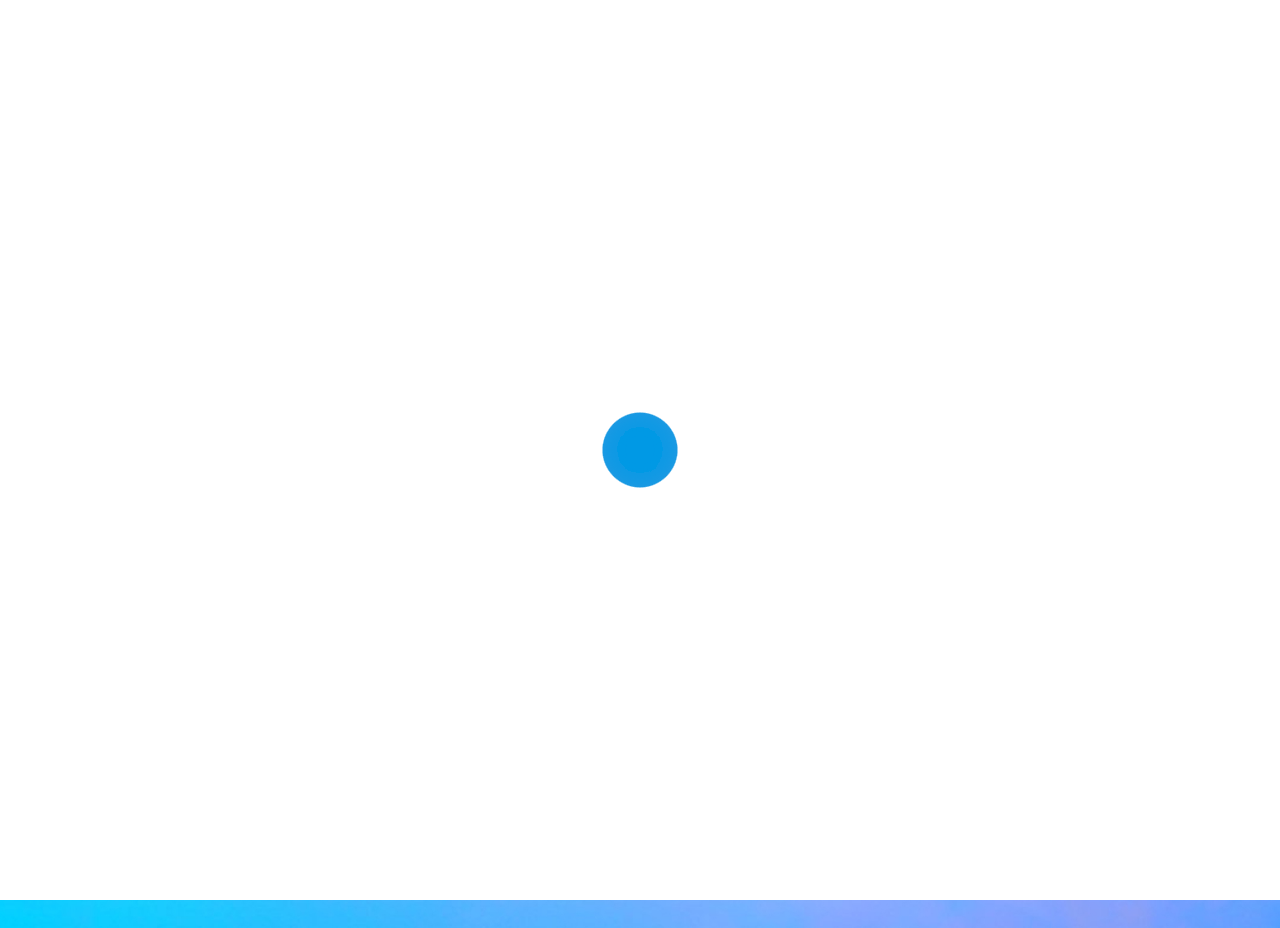
==== commit f971cf92: "Add files via upload" ====
--- a/index.html
+++ b/index.html
@@ -1,1271 +1,144 @@
-<!DOCTYPE html>
-<html lang="en" class="no-js">
-  
-<!-- Mirrored from lmpixels.com/demo/cvup/light/2/index.html by HTTrack Website Copier/3.x [XR&CO'2014], Sun, 21 Aug 2022 09:52:12 GMT -->
+<html xmlns="http://www.w3.org/1999/xhtml" lang="en">
 
-<!-- Mirrored from chandrago.github.io/ by HTTrack Website Copier/3.x [XR&CO'2014], Sat, 17 Jun 2023 05:26:45 GMT -->
-<!-- Added by HTTrack --><meta http-equiv="content-type" content="text/html;charset=utf-8" /><!-- /Added by HTTrack -->
 <head>
-    <meta charset="UTF-8" />
-    <meta http-equiv="X-UA-Compatible" content="IE=edge"> 
-    <title>Chandra Dwi Hafiluddin</title>
-    <meta name="viewport" content="width=device-width, initial-scale=1, maximum-scale=1" />
-    <meta name="description" content="Halo, perkenalkan namaku Chandra" />
-    <meta name="keywords" content="chandra dwi hafiluddin, Chandra, project pemuda, html, chandra, youtube chandra" />
-    <meta name="author" content="project Pemuda" />
-    <link rel="shortcut icon" href="favicon.png">
+	<meta http-equiv="Content-Type" content="text/html; charset=utf-8" />
+	<meta name="description" content="HTTrack is an easy-to-use website mirror utility. It allows you to download a World Wide website from the Internet to a local directory,building recursively all structures, getting html, images, and other files from the server to your computer. Links are rebuiltrelatively so that you can freely browse to the local site (works with any browser). You can mirror several sites together so that you can jump from one toanother. You can, also, update an existing mirror site, or resume an interrupted download. The robot is fully configurable, with an integrated help" />
+	<meta name="keywords" content="httrack, HTTRACK, HTTrack, winhttrack, WINHTTRACK, WinHTTrack, offline browser, web mirror utility, aspirateur web, surf offline, web capture, www mirror utility, browse offline, local  site builder, website mirroring, aspirateur www, internet grabber, capture de site web, internet tool, hors connexion, unix, dos, windows 95, windows 98, solaris, ibm580, AIX 4.0, HTS, HTGet, web aspirator, web aspirateur, libre, GPL, GNU, free software" />
+	<title>Local index - HTTrack Website Copier</title>
+  <!-- Mirror and index made by HTTrack Website Copier/3.49-2 [XR&CO'2014] -->
+	<style type="text/css">
+	<!--
+
+body {
+	margin: 0;  padding: 0;  margin-bottom: 15px;  margin-top: 8px;
+	background: #77b;
+}
+body, td {
+	font: 14px "Trebuchet MS", Verdana, Arial, Helvetica, sans-serif;
+	}
+
+#subTitle {
+	background: #000;  color: #fff;  padding: 4px;  font-weight: bold; 
+	}
+
+#siteNavigation a, #siteNavigation .current {
+	font-weight: bold;  color: #448;
+	}
+#siteNavigation a:link    { text-decoration: none; }
+#siteNavigation a:visited { text-decoration: none; }
+
+#siteNavigation .current { background-color: #ccd; }
+
+#siteNavigation a:hover   { text-decoration: none;  background-color: #fff;  color: #000; }
+#siteNavigation a:active  { text-decoration: none;  background-color: #ccc; }
 
 
-    <link rel="stylesheet" href="css/reset.css" type="text/css">
-    <link rel="stylesheet" href="css/bootstrap-grid.min.css" type="text/css">
-    <link rel="stylesheet" href="css/owl.carousel.css" type="text/css">
-    <link rel="stylesheet" href="css/magnific-popup.css" type="text/css">
-    <link rel="stylesheet" href="css/main.css" type="text/css">
-    <link rel="stylesheet" href="css/animations.css" type="text/css">
-  </head>
-<!--Add the following script at the bottom of the web page (before </body></html>)-->
-<script type="text/javascript">function add_chatinline(){var hccid=19248413;var nt=document.createElement("script");nt.async=true;nt.src="https://mylivechat.com/chatinline.aspx?hccid="+hccid;var ct=document.getElementsByTagName("script")[0];ct.parentNode.insertBefore(nt,ct);}
-  add_chatinline();</script>
-  <body>
-    <!-- Animated Background -->
-    <div class="lm-animated-bg" style="background-image: url(img/main_bg_1.jpg);"></div>
-    <!-- /Animated Background -->
+a:link    { text-decoration: underline;  color: #00f; }
+a:visited { text-decoration: underline;  color: #000; }
+a:hover   { text-decoration: underline;  color: #c00; }
+a:active  { text-decoration: underline; }
 
-    <!-- Loading animation -->
-    <div class="preloader">
-      <div class="preloader-animation">
-        <div class="dot dot-1"></div>
-        <div class="dot dot-2"></div>
-        <div class="dot dot-3"></div>
-      </div>
-      <svg xmlns="http://www.w3.org/2000/svg" version="1.1">
-        <defs>
-          <filter id="goo">
-            <feGaussianBlur in="SourceGraphic" stdDeviation="10" result="blur" />
-            <feColorMatrix in="blur" values="1 0 0 0 0  0 1 0 0 0  0 0 1 0 0  0 0 0 21 -7"/>
-          </filter>
-        </defs>
-      </svg>
-    </div>
-    <!-- /Loading animation -->
+#pageContent {
+	clear: both;
+	border-bottom: 6px solid #000;
+	padding: 10px;  padding-top: 20px;
+	line-height: 1.65em;
+	background-image: url(backblue.gif);
+	background-repeat: no-repeat;
+	background-position: top right;
+	}
 
-    <div class="half-bg"></div>
-
-    <div class="page">
-      <div class="page-content">
-
-          <header id="site_header" class="header mobile-menu-hide">
-            <div class="header-content">
-              <div class="header-lng">
-                <ul>
-                  <li>
-                    <a href="index-2.html" class="active">light</a>
-                  </li>
-                  <li>
-                    <a href="index2.html">Dark</a>
-                  </li>
-                </ul>
-              </div>
-              <br>
-              <div class="header-photo">
-                <img src="img/main_photo.jpg" alt="Alex Smith">
-              </div>
-              <div class="header-titles">
-                <h2>Chandra Dwi Hafiluddin</h2>
-                <h4>Warganet Biasa</h4>
-              </div>
-            </div>
-
-            <ul class="main-menu">
-              <li>
-                <a href="#about-me" class="nav-anim">
-                  <span class="menu-icon lnr lnr-user"></span>
-                  <span class="link-text">Tentang saya</span>
-                </a>
-              </li>
-              <li>
-                <a href="#resume" class="nav-anim">
-                  <span class="menu-icon lnr lnr-graduation-hat"></span>
-                  <span class="link-text">Resume</span>
-                </a>
-              </li>
-              <li>
-                <a href="#portfolio" class="nav-anim">
-                  <span class="menu-icon lnr lnr-briefcase"></span>
-                  <span class="link-text">Portfolio</span>
-                </a>
-              </li>
-              <li>
-                <a href="#blog" class="nav-anim">
-                  <span class="menu-icon lnr lnr-book"></span>
-                  <span class="link-text">Blog</span>
-                </a>
-              </li>
-              <li>
-                <a href="#contact" class="nav-anim">
-                  <span class="menu-icon lnr lnr-envelope"></span>
-                  <span class="link-text">Contact</span>
-                </a>
-              </li>
-            </ul>
-
-            <div class="social-links">
-              <ul>
-                <li><a href="#" target="_blank"><i class="fab fa-instagram"></i></a></li>
-                <li><a href="#" target="_blank"><i class="fab fa-youtube"></i></a></li>
-                <li><a href="#" target="_blank"><i class="fab fa-facebook-f"></i></a></li>
-              </ul>
-            </div>
-                    
-          <div class="info-list">
-                          <ul>
-                            <li>
-              <a href="Chandra%20Dwi%20Hafiluddin.html" target="_blank" class="btn btn-primary">Download CV</a>
-            </div>
-          </li>
-
-            <div class="copyrights">© Project Pemuda</div>
-          </header>
-
-          <!-- Mobile Navigation -->
-          <div class="menu-toggle">
-            <span></span>
-            <span></span>
-            <span></span>
-          </div>
-          <!-- End Mobile Navigation -->
-
-          <!-- Arrows Nav -->
-          <div class="lmpixels-arrows-nav">
-            <div class="lmpixels-arrow-right"><i class="lnr lnr-chevron-right"></i></div>
-            <div class="lmpixels-arrow-left"><i class="lnr lnr-chevron-left"></i></div>
-          </div>
-          <!-- End Arrows Nav -->
-
-          <div class="content-area">
-            <div class="animated-sections">
-
-              <!-- About Me Subpage -->
-              <section data-id="about-me" class="animated-section">
-                <div class="section-content">
-
-                  <div class="row flex-v-align">
-                      <div class="col-sm-12 col-md-6 col-lg-6">
-                        <div class="home-text hp-left">
-
-                          <div class="owl-carousel text-rotation">                                    
-                            <div class="item">
-                              <h4>Warganet Biasa</h4>
-                            </div>
-                            <div class="item">
-                              <h4>Content Creator</h4>
-                            </div>
-                          </div>
-
-                          <h1>Chandra Dwi Hafiluddin</h1>
-                          <p>Seseorang yang berantusias dan bermotivasi tinggi dengan kemampuan Ingin belajar lebih, inisiatif, dan mencari tantangan baru. Berpengalaman dalam beberapa Project freelance di Dunia Digital saat ini. </p>
-                          
-                          <div class="home-buttons">
-                            <a href="https://themeforest.net/item/leven-vcard-wordpress-theme/25289671" target="_blank" class="btn btn-primary">Download CV</a>
-                            <a href="https://lmpixels.com/wp/leven-wp/contact/" target="_self" class="btn btn-secondary">Contact</a>
-                          </div>
-                        </div>
-                      </div>
-
-                      <div class="col-sm-12 col-md-6 col-lg-6">
-                          <div class="home-photo">
-                              <div class="hp-inner" style="background-image: url(img/main_photo_1.jpg);" ></div>
-                          </div>
-                      </div>
-                  </div>
-
-                  <div class="white-space-70"></div>
-
-                  <!-- Fun Facts -->
-                  <div class="row">
-                    <div class="col-xs-12 col-sm-4">
-                      <div class="fun-fact gray-default">
-                        <i class="lnr lnr-rocket"></i>
-                        <h4>Project Diterima</h4>
-                        <span class="fun-fact-block-value">13</span>
-                        <span class="fun-fact-block-text"></span>
-                      </div>
-                    </div>
-
-                    <div class="col-xs-12 col-sm-4">
-                      <div class="fun-fact gray-default">
-                        <i class="lnr lnr-earth"></i>
-                        <h4>Koneksi</h4>
-                        <span class="fun-fact-block-value">3</span>
-                        <span class="fun-fact-block-text"></span>
-                      </div>
-                    </div>
-
-                    <div class="col-xs-12 col-sm-4 ">
-                      <div class="fun-fact gray-default">
-                        <i class="lnr lnr-star"></i>
-                        <h4>Kemenangan</h4>
-                        <span class="fun-fact-block-value">7</span>
-                        <span class="fun-fact-block-text"></span>
-                      </div>
-                    </div>
-                  </div>
-                  <!-- End of Fun Facts -->
+#pageContent, #siteNavigation {
+	background-color: #ccd;
+	}
 
 
+.imgLeft  { float: left;   margin-right: 10px;  margin-bottom: 10px; }
+.imgRight { float: right;  margin-left: 10px;   margin-bottom: 10px; }
 
-                  <div class="white-space-70"></div>
+hr { height: 1px;  color: #000;  background-color: #000;  margin-bottom: 15px; }
 
-                  <!-- Services -->
-                  <div class="row">
-                    <div class="col-xs-12 col-sm-12">
-                      <div class="block-title">
-                        <h3>Soft Skills</h3>
-                      </div>
-                    </div>
-                  </div>
+h1 { margin: 0;  font-weight: bold;  font-size: 2em; }
+h2 { margin: 0;  font-weight: bold;  font-size: 1.6em; }
+h3 { margin: 0;  font-weight: bold;  font-size: 1.3em; }
+h4 { margin: 0;  font-weight: bold;  font-size: 1.18em; }
 
-                  <div class="row">
-                    <div class="col-xs-12 col-sm-6">
-                      <div class="col-inner">
-                        <div class="info-list-w-icon">
-                          <div class="info-block-w-icon">
-                            <div class="ci-icon">
-                              <i class="lnr lnr-store"></i>
-                            </div>
-                            <div class="ci-text">
-                              <h4>Marketing</h4>
-                              <p>Memiliki kemampuan pemasaran produk secara Online melalui sosial media yang dimiliki.</p>
-                            </div>
-                          </div>
-                          <div class="info-block-w-icon">
-                            <div class="ci-icon">
-                              <i class="lnr lnr-laptop-phone"></i>
-                            </div><div class="ci-text">
-                              <h4>Design</h4>
-                              <p>Mampu membuat Design Poster, Vektor, Typography dan lainnya.</p>
-                            </div>
-                          </div>
-                        </div>
-                      </div>
-                    </div>
+.blak { background-color: #000; }
+.hide { display: none; }
+.tableWidth { min-width: 400px; }
 
-                    <div class="col-xs-12 col-sm-6">
-                      <div class="col-inner">
-                        <div class="info-list-w-icon">
-                          <div class="info-block-w-icon">
-                            <div class="ci-icon">
-                              <i class="lnr lnr-pencil"></i>
-                            </div>
-                            <div class="ci-text">
-                              <h4>Mengetik</h4>
-                              <p>Saya bisa mengetik 80-100/ kpm dalam kurun waktu satu menit. dengan metode 10 Jari atau metode brutal</p>
-                            </div>
-                          </div>
-                          <div class="info-block-w-icon">
-                            <div class="ci-icon">
-                              <i class="lnr lnr-flag"></i>
-                            </div><div class="ci-text">
-                              <h4>Management</h4>
-                              <p>Saya bisa memanajemen waktu saya, yang harus saya kerjakan dan tidak. sehingga waktus yaa bisa terorganisir dengan baik.</p>
-                            </div>
-                          </div>
-                        </div>
-                      </div>
-                    </div>
-                  </div>
-                  <!-- End of Services -->
-
-                  <div class="white-space-50"></div>
-
-                  <!-- Testimonials -->
-                  <div class="row">
-                    <div class="col-xs-12 col-sm-12">
-                      <div class="block-title">
-                        <h3>Motivasi Diri</h3>
-                      </div>
-                    </div>
-                  </div>
-
-                  <div class="row">
-                    <div class="col-xs-12 col-sm-12">
-                      <div class="testimonials owl-carousel">
-                        <!-- Testimonial 1 -->
-                        <div class="testimonial">
-                          <div class="img">
-                            <img src="img/testimonials/testimonial-1.jpg" alt="Alex Smith">
-                          </div>
-                          <div class="text">
-                            <p>Semangat Chandra atas Karya yang telah dibuat, teruslah belajar hal hal baru. Semoga menjadi content Creator yang lebih konsisten lagi kedepannya</p>
-                          </div>
-
-                          <div class="author-info">
-                            <h4 class="author">Agung Hapsah</h4>
-                            <h5 class="company">Youtuber</h5>
-                            <div class="icon">
-                              <i class="fas fa-quote-right"></i>
-                            </div>
-                          </div>
-                        </div>
-                        <!-- End of Testimonial 1 -->
-
-                        <!-- Testimonial 2 -->
-                        <div class="testimonial">
-                          <div class="img">
-                            <img src="img/testimonials/testimonial-2.jpg" alt="Alex Smith">
-                          </div>
-                          <div class="text">
-                            <p>Teruskan Bakatmu, jangan pernah berhenti untuk memotivasi semua orang dan terus berkarya.!!</p>
-                          </div>
-
-                          <div class="author-info">
-                            <h4 class="author">Marry Riana</h4>
-                            <h5 class="company">Motivator</h5>
-                            <div class="icon">
-                              <i class="fas fa-quote-right"></i>
-                            </div>
-                          </div>
-                        </div>
-                        <!-- End of Testimonial 2 -->
-
-                        <!-- Testimonial 3 -->
-                        <div class="testimonial">
-                          <div class="img">
-                            <img src="img/testimonials/testimonial-3.jpg" alt="Alex Smith">
-                          </div>
-                          <div class="text">
-                            <p>Peluang itu jarang datang dua kali, jadi Kalau Chandra ada peluang, dan sekiranya bisa di kerjakan, maka kerjakanlah. Ambil Projectnya, Gak usah takut gagal, karena takut memulai adalah sifat pengecut</p>
-                          </div>
-
-                          <div class="author-info">
-                            <h4 class="author">Raffi Ahmad</h4>
-                            <h5 class="company">Selebritis Multi Talent</h5>
-                            <div class="icon">
-                              <i class="fas fa-quote-right"></i>
-                            </div>
-                          </div>
-                        </div>
-                        <!-- End of Testimonial 3 -->
-                      </div>
-                    </div>
-                  </div>
-                  <!-- End of Testimonials -->
-
-                  <div class="white-space-70"></div>
-
-                  <!-- 
-                  Clients 
-
-                  <div class="row">
-                    <div class="col-xs-12 col-sm-12">
-                      <div class="block-title">
-                        <h3>Cilents</h3>
-                      </div>
-                    </div>
-                  </div>
-
-                  <div class="row">
-                    <div class="col-xs-12 col-sm-12">
-                      <div class="clients owl-carousel">
-                        
-                        <div class="client-block">
-                          <a href="#" target="_blank" title="Logo">
-                            <img src="img/clients/client-1.png" alt="Logo">
-                          </a>
-                        </div>
-
-                        <div class="client-block">
-                          <a href="#" target="_blank" title="Logo">
-                            <img src="img/clients/client-2.png" alt="Logo">
-                          </a>
-                        </div>
-
-                        <div class="client-block">
-                          <a href="#" target="_blank" title="Logo">
-                            <img src="img/clients/client-3.png" alt="Logo">
-                          </a>
-                        </div>
-
-                        <div class="client-block">
-                          <a href="#" target="_blank" title="Logo">
-                            <img src="img/clients/client-4.png" alt="Logo">
-                          </a>
-                        </div>
-
-                        <div class="client-block">
-                          <a href="#" target="_blank" title="Logo">
-                            <img src="img/clients/client-5.png" alt="Logo">
-                          </a>
-                        </div>
-
-                        <div class="client-block">
-                          <a href="#" target="_blank" title="Logo">
-                            <img src="img/clients/client-6.png" alt="Logo">
-                          </a>
-                        </div>
-
-                        <div class="client-block">
-                          <a href="#" target="_blank" title="Logo">
-                            <img src="img/clients/client-7.png" alt="Logo">
-                          </a>
-                        </div>
-  
-                      </div>
-                    </div>
-                  </div>
-
-                End of Clients -->
-               
-                  <div class="white-space-70"></div>
-
-                  <!-- Promo -->
-                 <!-- <div class="row">
-                    <div class="col-xs-12 col-sm-12">
-
-                      <div class="block-title">
-                        <h3>Pricing</h3>
-                      </div>
-                    </div>
-                  </div>
-
-                  <div class="row">
-                    <div class=" col-xs-12 col-sm-12 ">
-                      <div class="fw-pricing clearfix row">
-                        
-                        <div class="fw-package-wrap col-md-4 ">
-                          <div class="fw-package">
-                            <div class="fw-heading-row">
-                              <span>Silver</span>
-                            </div>
-                            
-                            <div class="fw-pricing-row">
-                              <span>$64</span>
-                              <small>per month</small>
-                            </div>
-                            
-                            <div class="fw-button-row">
-                              <a href="#" target="_self" class="btn btn-secondary">Free Trial</a>
-                            </div>
-
-                            <div class="fw-default-row">Lorem ipsum dolor</div>
-                            <div class="fw-default-row">Pellentesque scelerisque</div>
-                            <div class="fw-default-row">Morbi eu sagittis</div>
-                          </div>
-                        </div>
-     
-                        <div class="fw-package-wrap col-md-4 highlight-col">
-                          <div class="fw-package">
-                            <div class="fw-heading-row">
-                              <span>Gold</span>
-                            </div>
-                            
-                            <div class="fw-pricing-row">
-                              <span>$128</span>
-                              <small>per month</small>
-                            </div>
-
-                            <div class="fw-button-row">
-                              <a href="#" target="_self" class="btn btn-primary">Free Trial</a>
-                            </div>
-                            
-                            <div class="fw-default-row">Lorem ipsum dolor</div>
-                            <div class="fw-default-row">Pellentesque scelerisque</div>
-                            <div class="fw-default-row">Morbi eu sagittis</div>
-                            <div class="fw-default-row">Donec non diam</div>
-                            <div class="fw-default-row"></div>
-                          </div>
-                        </div>
-
-                        <div class="fw-package-wrap col-md-4">
-                          <div class="fw-package">
-                            <div class="fw-heading-row">
-                              <span>Platinum</span>
-                            </div>
-                            
-                            <div class="fw-pricing-row">
-                              <span>$256</span>
-                              <small>per month</small>
-                            </div>
-
-                            <div class="fw-button-row">
-                              <a href="#" target="_self" class="btn btn-secondary">Free Trial</a>
-                            </div>
-                            
-                            <div class="fw-default-row">Lorem ipsum dolor</div>
-                            <div class="fw-default-row">Pellentesque scelerisque</div>
-                            <div class="fw-default-row">Morbi eu sagittis</div>
-                            <div class="fw-default-row">Donec non diam</div>
-                            <div class="fw-default-row">Fusce tempor magna</div>
-                            <div class="fw-default-row"></div>
-                          </div>
-                        </div>
-
-                      </div>
-                    </div>
-                  </div>
-          -->
-                  <!-- End of Promo -->
-                
+.tblRegular       { border-collapse: collapse; }
+.tblRegular td    { padding: 6px;  background-image: url(fade.gif);  border: 2px solid #99c; }
+.tblHeaderColor, .tblHeaderColor td { background: #99c; }
+.tblNoBorder td   { border: 0; }
 
 
-                </div>
-              </section>
-              <!-- End of About Me Subpage -->
+// -->
+</style>
 
-              <!-- Resume Subpage -->
-              <section data-id="resume" class="animated-section">
-                <div class="section-content">
-                  <div class="page-title">
-                    <h2>Resume</h2>
-                    <h4>Sedikit Pengalaman</h4>
-                  </div>
+</head>
 
-                  <div class="row">
-                    <div class="col-xs-12 col-sm-7">
+<table width="76%" border="0" align="center" cellspacing="0" cellpadding="3" class="tableWidth">
+	<tr>
+	<td id="subTitle">HTTrack Website Copier - Open Source offline browser</td>
+	</tr>
+</table>
+<table width="76%" border="0" align="center" cellspacing="0" cellpadding="0" class="tableWidth">
+<tr class="blak">
+<td>
+	<table width="100%" border="0" align="center" cellspacing="1" cellpadding="0">
+	<tr>
+	<td colspan="6"> 
+		<table width="100%" border="0" align="center" cellspacing="0" cellpadding="10">
+		<tr> 
+		<td id="pageContent"> 
+<!-- ==================== End prologue ==================== -->
 
-                      <div class="block-title">
-                        <h3>Pendidikan</h3>
-                      </div>
-                      
-                      <div class="timeline timeline-second-style clearfix">
-                        <div class="timeline-item clearfix">
-                          <div class="left-part">
-                            <h5 class="item-period">2007</h5>
-                            <span class="item-company">SDN Utama 2 Tarakan</span>
-                          </div>
-                          <div class="divider"></div>
-                          <div class="right-part">
-                            <h4 class="item-title">Sekolah Dasar</h4>
-                            <p>Saya bersekolah di SD Utama 2 Tarakan, Karena posisi rumah dekat dengan Sekolah (padahal ada yg lebih dekat wkwk).</p>
-                          </div>
-                        </div>
-
-                        <div class="timeline-item clearfix">
-                          <div class="left-part">
-                            <h5 class="item-period">2014</h5>
-                            <span class="item-company">SMP NEGERI 3 TARAKAN</span>
-                          </div>
-                          <div class="divider"></div>
-                          <div class="right-part">
-                            <h4 class="item-title">Sekolah Menengah Pertama</h4>
-                            <p>Saya sekolah disini karena melihat potensi Nilai NIM yang saya dapatkan waktu SD PASTI keterima dan alasan lainnya karena Mengikuti jejak Kakak saya :v</p>
-                          </div>
-                        </div>
-              
-                      <div class="timeline-item clearfix">
-                        <div class="left-part">
-                          <h5 class="item-period">2017</h5>
-                          <span class="item-company">SMKN 1 TARAKAN</span>
-                        </div>
-                        <div class="divider"></div>
-                        <div class="right-part">
-                          <h4 class="item-title">Sekolah Menengah Atas</h4>
-                          <p>Alasan mendasar masuk sini adalah dekat rumah, dan alasan ambil jurusan Perkantoran biar pas belajar pegangannya komputer. Tapi realitanya Malah megang Surat-surat dan Kertas2, sangat  -_</p>
-                        </div>
-                      </div>
-                    </div>
-                      <div class="white-space-50"></div>
-
-                      <div class="block-title">
-                        <h3>Pengalaman</h3>
-                      </div>
-
-                      <div class="timeline timeline-second-style clearfix">
-                        <div class="timeline-item clearfix">
-                          <div class="left-part">
-                            <h5 class="item-period">2018 - Sekarang</h5>
-                            <span class="item-company">Youtube</span>
-                          </div>
-                          <div class="divider"></div>
-                          <div class="right-part">
-                            <h4 class="item-title">Content Creator</h4>
-                            <p>Awalnya iseng buat video Stopmotion, ehh ada yang support, akhirnya berlanjut sampai sekarang</p>
-                          </div>
-                        </div>
-
-                        <div class="timeline-item clearfix">
-                          <div class="left-part">
-                            <h5 class="item-period">2015-2021</h5>
-                            <span class="item-company">Adobe</span>
-                          </div>
-                          <div class="divider"></div>
-                          <div class="right-part">
-                            <h4 class="item-title">Graphic Design</h4>
-                            <p>Suka aja gitu ngelihat sesuatu yang Proporsional, mangkanya belajar Design secara Otodidak melalui Video Youtube</p>
-                          </div>
-                        </div>
-                        
-                        <div class="timeline-item clearfix">
-                          <div class="left-part">
-                            <h5 class="item-period">2016 - sekarang</h5>
-                            <span class="item-company">Diri Sendiri</span>
-                          </div>
-                          <div class="divider"></div>
-                          <div class="right-part">
-                            <h4 class="item-title">Freelance</h4>
-                            <p>mengambil beberapa proyek dan mengikuti berbagai lomba untuk mengasah kemampuan</p>
-                          </div>
-                        </div>
-                      </div>
-
-                    </div>
-                   
-                    <!-- Skills & Certificates -->
-                    <div class="col-xs-12 col-sm-5">
-                      <!-- Design Skills -->
-                      <div class="block-title">
-                        <h3>Kemampuan Desain</h3>
-                      </div>
-
-                      <div class="skills-info skills-second-style">
-                        <!-- Skill 1 -->
-                        <div class="skill clearfix">
-                          <h4>Videografi</h4>
-                          <div class="skill-value">80%</div>
-                        </div>
-                        <div class="skill-container skill-1">
-                          <div class="skill-percentage"></div>
-                        </div>
-                        <!-- End of Skill 1 -->
-                        
-                        <!-- Skill 2 -->
-                        <div class="skill clearfix">
-                          <h4>Fotografi</h4>
-                          <div class="skill-value">65%</div>
-                        </div>
-                        <div class="skill-container skill-2">
-                          <div class="skill-percentage"></div>
-                        </div>
-                        <!-- End of Skill 2 -->
-                        
-                        <!-- Skill 3 -->
-                        <div class="skill clearfix">
-                          <h4>Motion Graphic</h4>
-                          <div class="skill-value">80%</div>
-                        </div>
-                        <div class="skill-container skill-3">
-                          <div class="skill-percentage"></div>
-                        </div>
-                        <!-- End of Skill 3 -->
-                        
-                        <!-- Skill 4 -->
-                        <div class="skill clearfix">
-                          <h4>Coding</h4>
-                          <div class="skill-value">60%</div>
-                        </div>
-                        <div class="skill-container skill-4">
-                          <div class="skill-percentage"></div>
-                        </div>
-                        <!-- End of Skill 4 -->
-
-                      </div>
-                      <!-- End of Design Skills -->
-
-                      <div class="white-space-10"></div>
-
-                      <!-- Coding Skills -->
-                      <div class="block-title">
-                        <h3>Soft Skills</h3>
-                      </div>
-
-                      <div class="skills-info skills-second-style">
-                        <!-- Skill 5 -->
-                        <div class="skill clearfix">
-                          <h4>Public Speaking</h4>
-                          <div class="skill-value">55%</div>
-                        </div>
-                        <div class="skill-container skill-5">
-                          <div class="skill-percentage"></div>
-                        </div>
-                        <!-- End of Skill 5 -->
-
-                        <!-- Skill 6 -->
-                        <div class="skill clearfix">
-                          <h4>Kerjasama</h4>
-                          <div class="skill-value">95%</div>
-                        </div>
-                        <div class="skill-container skill-6">
-                          <div class="skill-percentage"></div>
-                        </div>
-                        <!-- End of Skill 6 -->
-                        
-                        <!-- Skill 7 -->
-                        <div class="skill clearfix">
-                          <h4>Tanggung Jawab</h4>
-                          <div class="skill-value">100%</div>
-                        </div>
-                        <div class="skill-container skill-7">
-                          <div class="skill-percentage"></div>
-                        </div>
-                        <!-- End of Skill 7 -->
-                        
-                        <!-- Skill 8 -->
-                        <div class="skill clearfix">
-                          <h4>Keingintahuan</h4>
-                          <div class="skill-value">90%</div>
-                        </div>
-                        <div class="skill-container skill-8">
-                          <div class="skill-percentage"></div>
-                        </div>
-                        <!-- End of Skill 8 -->
-                           </div>
-                      <!-- End of Coding Skills -->
-
-                      <div class="white-space-10"></div>
-
-                      <!-- Knowledges -->
-                      <div class="block-title">
-                        <h3>Pengetahuan</h3>
-                      </div>
-
-                      <ul class="knowledges">
-                        <li>Sosial media</li>
-                        <li>Marketing</li>
-                   <li>Digital Design</li>
-                        <li>Teknologi</li>
-                        <li>Manajemen Waktu</li>
-                       
-                      </ul>
-<!-- End of Knowledges -->
-</div>
-<!-- End of Skills & Certificates -->
-</div>
-
-<div class="white-space-50"></div>
-
-<!-- Certificates -->
-<div class="row">
-<div class="col-xs-12 col-sm-12">
-  <div class="block-title">
-    <h3>Sertifikat</h3>
-  </div>
-</div>
-</div>
-
-<div class="row">
-<!-- Certificate 1 -->
-<div class="col-xs-12 col-sm-12">
-  <div class="certificate-item clearfix">
-    <div class="certi-logo">
-      <img src="img/sertifikat/sertifikat%201.jpg" alt="logo">
-    </div>
-
-   
-    <div class="certi-content">
-      <div class="certi-title">
-        <h4><a class="lightbox" href="img/sertifikat/sertifikat%201.jpg">Kompetisi Poster with @spech.science</a></h4>
-      </div>
-      <div class="certi-id">
-        <span>Juara 3</span>
-      </div>
-      <div class="certi-date">
-        <span>05 Juni 2020</span>
-      </div>
-      <div class="certi-company">
-        <span></span>
-      </div>
-    </div>
-  </div>
-</div>
-<!-- End of Certificate 1 -->
-
-<!-- Certificate 2 -->
-<div class="col-xs-12 col-sm-12">
-  <div class="certificate-item clearfix">
-    <div class="certi-logo">
-      <img src="img/sertifikat/sertifikat%202.jpg" alt="logo">
-    </div>
-    
-    <div class="certi-content">
-      <div class="certi-title">
-        <h4><a class="lightbox" href="img/sertifikat/sertifikat%202.jpg">Kompetisi Video Kesehatan bersama @cegahstunting</a></h4>
-      </div>
-      <div class="certi-id">
-        <span>Juara 3</span>
-      </div>
-      <div class="certi-date">
-        <span>18 Desember 2021</span>
-      </div>
-      <div class="certi-company">
-        <span></span>
-      </div>
-    </div>
-  </div>
-</div>
-<!-- End of Certificate 2 -->
-
-                                      
-<!-- Certificate 3 -->
-<div class="col-xs-12 col-sm-12">
-  <div class="certificate-item clearfix">
-    <div class="certi-logo">
-      <img src="img/sertifikat/sertifikat%203.jpg" alt="logo">
-    </div>
-    
-    <div class="certi-content">
-      <div class="certi-title">
-        <h4><a class="lightbox" href="img/sertifikat/sertifikat%203.jpg">Kompetisi Video bersama  PT. INDUKSI KREATIF INDONESIA</a></h4>
-                          </div>
-                          <div class="certi-id">
-                            <span>Juara 1</span>
-                          </div>
-                          <div class="certi-date">
-                            <span>12 Februari 2022</span>
-                          </div>
-                          <div class="certi-company">
-                            <span></span>
-      </div>
-    </div>
-  </div>
-</div>
-<!-- End of Certificate 3 -->
-
-                   <!-- Certificate 4 -->
-                   <div class="col-xs-12 col-sm-12">
-                      <div class="certificate-item clearfix">
-                        <div class="certi-logo">
-                        <img src="img/sertifikat/sertifikat%204.png" alt="logo">
-                      </div>
-                      
-                      <div class="certi-content">
-                        <div class="certi-title">
-                          <h4><a class="lightbox" href="img/sertifikat/sertifikat%204.png">Universitas Muhammadiyah Jakarta bersama @artspace.2022</a></h4>
-                        </div>
-                        <div class="certi-id">
-                          <span>Juara 3</span>
-                        </div>
-                        <div class="certi-date">
-                          <span>05 Juni 2022</span>
-                        </div>
-                        <div class="certi-company">
-                          <span></span>
-                        </div>
-                      </div>
-                    </div>
-                  </div>
-                  <!-- End of Certificate 4 -->
-
-<!-- Certificate 5 -->
-<div class="col-xs-12 col-sm-12">
-  <div class="certificate-item clearfix">
-    <div class="certi-logo">
-      <img src="img/sertifikat/sertifikat%205.jpg" alt="logo">
-    </div>
-    
-    <div class="certi-content">
-      <div class="certi-title">
-        <h4><a class="lightbox" href="img/sertifikat/sertifikat%205.jpg">Poster Edukasi Nasional bersama @himajaksi</a></h4>
-      </div>
-      <div class="certi-id">
-        <span>Juara 3</span>
-      </div>
-      <div class="certi-date">
-        <span>11 Juni 2022</span>
-      </div>
-      <div class="certi-company">
-        <span></span>
-      </div>
-    </div>
-  </div>
-</div>
-<!-- End of Certificate 5 -->
-
-<!-- Certificate 6 -->
-<div class="col-xs-12 col-sm-12">
-  <div class="certificate-item clearfix">
-    <div class="certi-logo">
-      <img src="img/sertifikat/sertifikat%206.png" alt="logo">
-    </div>
-    
-    <div class="certi-content">
-      <div class="certi-title">
-        <h4><a class="lightbox" href="img/sertifikat/sertifikat%206.png">Kompetisi Kreatif Id bersama @sabaexploit</a></h4>
-      </div>
-      <div class="certi-id">
-        <span>Juara 3</span>
-      </div>
-      <div class="certi-date">
-        <span>26 Juni 2022</span>
-      </div>
-      <div class="certi-company">
-        <span></span>
-      </div>
-    </div>
-  </div>
-</div>
-<!-- End of Certificate 6 -->
-
-<!-- Certificate 7 -->
-<div class="col-xs-12 col-sm-12">
-  <div class="certificate-item clearfix">
-    <div class="certi-logo">
-      <img src="img/sertifikat/sertifikat%207.jpg" alt="logo">
-    </div>
-    
-    <div class="certi-content">
-      <div class="certi-title">
-        <h4><a class="lightbox" href="img/sertifikat/sertifikat%207.jpg">Reformer Event bersama @reformergeneration_official</a></h4>
-      </div>
-      <div class="certi-id">
-        <span>Juara 1</span>
-      </div>
-      <div class="certi-date">
-        <span>17 Agustus 2022</span>
-      </div>
-      <div class="certi-company">
-        <span></span>
-      </div>
-    </div>
-  </div>
-</div>
-<!-- End of Certificate 7 -->     
-
-</div>
-
-                  <!-- End of Certificates -->
-                </div>
-              </section>
-              <!-- End of Resume Subpage -->
-
-              <!-- Portfolio Subpage -->
-              <section data-id="portfolio" class="animated-section">
-                <div class="section-content">
-                  <div class="page-title">
-                    <h2>Portfolio</h2>
-                    <h4>Hasil Terbaik</h4>
-                  </div>
-
-                  <div class="row">
-                    <div class="col-xs-12 col-sm-12">
-                      <!-- Portfolio Content -->
-                      <div class="portfolio-content">
-
-                        <ul class="grid-filters portfolio-filters">
-                          <li class="active">
-                            <a class="filter btn btn-sm btn-link" data-filter=".category_all">All</a>
-                          </li>
-                          <li>
-                            <a class="filter btn btn-sm btn-link" data-filter=".category_poster">Poster</a>
-                          </li>
-                          <li>
-                            <a class="filter btn btn-sm btn-link" data-filter=".category_manipulasi">Manipulasi</a>
-                          </li>
-                         <li>
-                            <a class="filter btn btn-sm btn-link" data-filter=".category_video-youtube">Video Youtube</a>
-                          </li>
-                          <li>
-                            <a class="filter btn btn-sm btn-link" data-filter=".category_video-lomba">Video Lomba</a>
-                          </li>
-                        </ul>
-
-                        <!-- Portfolio Grid -->
-                       <div class="portfolio-grid two-columns">
-                        
-                         <figure class="item lbimage category_all category_poster">
-                            <div class="portfolio-item-img">
-                              <img src="../i.ibb.co/fqMxzst/Chandra-Dwi-Hafiluddin-Lomba-Poster.jpg" alt="poster" title="" />
-                              <a class="lightbox" href="../i.ibb.co/fqMxzst/Chandra-Dwi-Hafiluddin-Lomba-Poster.jpg"></a>
-                            </div>
-
-                            <i class="far fa-image"></i>
-                            <h4 class="name"><span>Bijak Atau Terjebak</span> Diselenggarakan oleh KBDG</h4>
-                            <span class="category">Lomba Poster</span>
-                           </figure>
-
-                          <figure class="item lbimage category_all category_manipulasi">
-                            <div class="portfolio-item-img">
-                              <img src="img/portfolio/manipulasi.jpg" alt="manipulasi" title="" />
-                              <a class="lightbox" href="img/portfolio/manipulasi.jpg"></a>
-                            </div>
-
-                            <i class="far fa-image"></i>
-                            <h4 class="name"><span>Tangan</span> With Lightroom</h4>
-                            <span class="category">Manipulasi Photo</span>
-                          </figure>
-
-                          <figure class="item lbvideo category_all category_video-youtube">
-                            <div class="portfolio-item-img">
-                              <img src="../i.ibb.co/BwyPTfR/Cara-Upload-File-HTML-Domain-Gratis-Selamanya.jpg" alt="YouTube Video 1" title="" />
-                              <a href="https://www.youtube.com/embed/44HTmoV6b20" class="lightbox mfp-iframe"></a>
-                            </div>
-
-                            <i class="fas fa-video"></i>
-                            <h4 class="name"><span>Cara Upload File HTML Domain Gratis Selamanya</span> 06:31</h4>
-                            <span class="category">New Video</span>
-                          </figure>
-
-                          <figure class="item lbvideo category_all category_video-lomba">
-                            <div class="portfolio-item-img">
-                              <img src="../i.ibb.co/8zRpMHv/Screenshot-1.png" alt="Lomba Video 1" title="" />
-                              <a href="https://drive.google.com/file/d/11hwv-0ALbXX-Y7f2nAn-nWvfA623pnOr/preview" class="lightbox mfp-iframe"></a>
-                            </div>
-
-                            <i class="fas fa-video"></i>
-                            <h4 class="name"><span>Cegah Stunting by @cegahstunting</span> 02:34</h4>
-                            <span class="category">Juara 3</span>
-                          </figure>
-
-                          <figure class="item lbvideo category_all category_video-lomba">
-                            <div class="portfolio-item-img">
-                              <img src="../i.ibb.co/fpGRNg2/image.png" alt="Lomba Video 2" title="" />
-                              <a href="https://drive.google.com/file/d/1CZmQlMrw_lddNu8FCBKYYHkBi1v7nQVw/preview" class="lightbox mfp-iframe"></a>
-                            </div>
-
-                            <i class="fas fa-video"></i>
-                            <h4 class="name"><span>Indonesia Merdeka Spesial 17 Agustus 2022</span> 02:20</h4>
-                            <span class="category">Juara 1</span>
-                          </figure>
-
-                          <figure class="item lbvideo category_all category_video-lomba">
-                            <div class="portfolio-item-img">
-                              <img src="../i.ibb.co/s3gyfLR/image.png" alt="Lomba Video 3" title="" />
-                              <a href="https://drive.google.com/file/d/1tXrITnDZw1bEU1xzzboYA9HwhVEmdQsG/preview" class="lightbox mfp-iframe"></a>
-                            </div>
-
-                            <i class="fas fa-video"></i>
-                            <h4 class="name"><span>Narkoba dilawan, Bukan jadi Kawan</span> 01:52</h4>
-                            <span class="category">Juara 3</span>
-                          </figure>
-
-                          
-                          <figure class="item lbvideo category_all category_video-lomba">
-                            <div class="portfolio-item-img">
-                              <img src="../i.ibb.co/txdxZph/image.png" alt="Lomba Video 3" title="" />
-                              <a href="https://drive.google.com/file/d/1gCT_-lXQOCKqa8Oc0ALUeHrltRds9A43/preview" class="lightbox mfp-iframe"></a>
-                            </div>
-
-                            <i class="fas fa-video"></i>
-                            <h4 class="name"><span>Cara mengatasi Productivity Guilt</span> 02:07</h4>
-                            <span class="category">Juara 3</span>
-                          </figure>
-                        </div>
-                      </div>
-                      <!-- End of Portfolio Content -->
-                    </div>
-                  </div>
-                </div>
-              </section>
-              <!-- End of Portfolio Subpage -->
-
-              <!-- Blog Subpage -->
-              <section data-id="blog" class="animated-section">
-                <div class="section-content">
-                  <div class="page-title">
-                    <h2>Blog</h2>
-                    <h4>Download, Cerita, Tutorial semua disini</h4>
-                  </div>
-
-                  <div class="row">
-                    <div class="col-xs-12 col-sm-12">
-                      <ul class="grid-filters blog-filters">
-                        <li class="active">
-                          <a class="filter btn btn-sm btn-link" data-filter=".category_all">All</a>
-                        </li>
-                        <li>
-                          <a class="filter btn btn-sm btn-link" data-filter=".category_tutorial">Tips & Tutorial</a>
-                        </li>
-                        <li>
-                          <a class="filter btn btn-sm btn-link" data-filter=".category_download">Download</a>
-                        </li>
-                        <li>
-                          <a class="filter btn btn-sm btn-link" data-filter=".category_kompetisi">Kompetisi</a>
-                        </li>
-                      </ul>
-
-                      <div class="blog-masonry two-columns clearfix">
-                        
-                        <!-- Blog Post 1 -->
-                        <div class="item post-1 category_all category_tutorial">
-                          <div class="blog-card">
-                            <div class="media-block">
-                              <div class="category">
-                                <a href="#" title="View all posts in Tutorial">Tips & Tutorial</a>
-                              </div>
-                              <a href="blog-post-1.html">
-                                <img src="../1.bp.blogspot.com/-YYPtbxWdbJA/XKr2Eq3HJII/AAAAAAAAAH8/3tQ_PLQ1hiUWywUNf-gTB-jbItKFhMENgCLcBGAs/s640/1.jpg" class="size-blog-masonry-image-two-c" alt="Hindari kesalahan-Kesalahan berikut Saat Menggunakan Laptop  - Project Pemuda" title="" />
-                                <div class="mask"></div>
-                              </a>
-                            </div>
-                            <div class="post-info">
-                              <div class="post-date">08 April 2019 - 15.40</div>
-                              <a href="blog-post-1.html">
-                                <h4 class="blog-item-title">Hindari kesalahan-Kesalahan berikut Saat Menggunakan Laptop  - Project Pemuda</h4>
-                              </a>
-                            </div>
-                          </div>
-                        </div>
-                        <!-- End of Blog Post 1 -->
-
-                         <!-- Blog Post 2 -->
-                         <div class="item post-1 category_all category_kompetisi">
-                          <div class="blog-card">
-                            <div class="media-block">
-                              <div class="category">
-                                <a href="#" title="View all posts in Kompetisi">Kompetisi</a>
-                              </div>
-                              <a href="blog-post-2.html">
-                                <img src="../myrepublic.co.id/wp-content/uploads/2019/02/Web-Banner-Blogger-Competition-2.jpg" class="size-blog-masonry-image-two-c" alt="Hindari kesalahan-Kesalahan berikut Saat Menggunakan Laptop  - Project Pemuda" title="" />
-                                <div class="mask"></div>
-                              </a>
-                            </div>
-                            <div class="post-info">
-                              <div class="post-date">30 Juni 2022 - 21.15</div>
-                              <a href="blog-post-2.html">
-                                <h4 class="blog-item-title">Cara Mencari uang di internet Versi Generasi Milenial - My Republic</h4>
-                              </a>
-                            </div>
-                          </div>
-                        </div>
-                        <!-- End of Blog Post 2 -->
-                        
-                      </div>
-                    </div>
-                  </div>
-                </div>
+	<meta name="generator" content="HTTrack Website Copier/3.x">
+	<TITLE>Local index - HTTrack</TITLE>
+</HEAD>
+<BODY>
+<H1 ALIGN=Center>Index of locally available sites:</H1>
+	<TABLE BORDER="0" WIDTH="100%" CELLSPACING="1" CELLPADDING="0">
+		<TR>
+			<TD BACKGROUND="fade.gif">
+				&middot;
+					<A HREF="chandrago.github.io/index.html">
+						Anisa Nurmaulidya
+					</A>		
+			</TD>
+		</TR>
+	</TABLE>
+	<BR>
+	<BR>
+	<BR>
+  	<H6 ALIGN="RIGHT">
+	<I>Mirror and index made by HTTrack Website Copier [XR&amp;CO'2008]</I>
+	</H6>
+	<!-- Mirror and index made by HTTrack Website Copier/3.49-2 [XR&CO'2014] -->
+	<!-- Thanks for using HTTrack Website Copier! -->
+	<meta HTTP-EQUIV="Refresh" CONTENT="0; URL=chandrago.github.io/index.html">
 
 
-              </section>
-              <!-- End of Blog Subpage -->
+<!-- ==================== Start epilogue ==================== -->
+		</td>
+		</tr>
+		</table>
+	</td>
+	</tr>
+	</table>
+</td>
+</tr>
+</table>
 
-              <!-- Contact Subpage -->
-              <section data-id="contact" class="animated-section">
-                <div class="section-content">
-                  <div class="page-title">
-                    <h2>Kontak</h2>
-                    <h4>Butuh Bantuan?</h4>
-                  </div>
+<table width="76%" border="0" align="center" valign="bottom" cellspacing="0" cellpadding="0">
+	<tr>
+	<td id="footer"><small>&copy; 2008 Xavier Roche & other contributors - Web Design: Leto Kauler.</small></td>
+	</tr>
+</table>
 
-                  <div class="row">
-                    <!-- Contact Info -->
-                    <div class="col-xs-12 col-sm-4">
-                      <div class="lm-info-block gray-default">
-                        <i class="lnr lnr-map-marker"></i>
-                        <h4>Indonesia, Kalimantan Utara, Kota Tarakan</h4>
-                        <span class="lm-info-block-value"></span>
-                        <span class="lm-info-block-text"></span>
-                      </div>
-                    </div>
+</body>
 
-                    <div class="col-xs-12 col-sm-4">
-                      <div class="lm-info-block gray-default">
-                        <i class="lnr lnr-phone-handset"></i>
-                        <h4>62 8225 2xx9 3xx</h4>
-                        <span class="lm-info-block-value"></span>
-                        <span class="lm-info-block-text"></span>
-                      </div>
-                    </div>
-
-                    <div class="col-xs-12 col-sm-4">
-                      <div class="lm-info-block gray-default">
-                        <i class="lnr lnr-envelope"></i>
-                        <h4><a href="mailto:haficdh@gmail.com">haficdh@gmail.com</a></h4>
-                        <span class="lm-info-block-value"></span>
-                        <span class="lm-info-block-text"></span>
-                      </div>
-                    </div>
-                    <!-- End of Contact Info -->
-                  </div>
-
-                  <div class="row">
-                     <!-- Google Map -->
-                    <div class="col-xs-12 col-sm-12">
-                      <div class="white-space-20"></div>
-                    <!-- Map Area Start -->
-    <div class="map-area section-padding-0-80">
-      <div class="container">
-          <div id="map">
-            <iframe src="https://www.google.com/maps/d/embed?mid=1vRBKnGkagXMlSeGyxgCGeOq0XcU&amp;ehbc=2E312F" width="640" height="480"></iframe>
-          </div>
-      </div>
-  </div>
-  <!-- Map Area End -->
-
-                  </div>
+</html>
 
 
-                  <div class="row">
-                    <div class="col-xs-12 col-sm-2">
-                    </div>
-                    <!-- Contact Form -->
-                    <div class="col-xs-12 col-sm-8">
-                      <div class="white-space-30"></div>
-                      <div class="block-title">
-                        <h3>Isi Kolom dibawah</h3>
-                      </div>
-
-                      <form id="contact_form" class="contact-form" action="https://lmpixels.com/demo/cvup/light/2/contact_form/contact_form.php" method="post">
-
-                        <div class="messages"></div>
-
-                        <div class="controls two-columns">
-                          <div class="fields clearfix">
-                            <div class="left-column">
-                              <div class="form-group form-group-with-icon">
-                                <input id="form_name" type="text" name="name" class="form-control" placeholder="" required="required" data-error="Name is required.">
-                                <label>Full Name</label>
-                                <div class="form-control-border"></div>
-                                <div class="help-block with-errors"></div>
-                              </div>
-
-                              <div class="form-group form-group-with-icon">
-                                <input id="form_email" type="email" name="email" class="form-control" placeholder="" required="required" data-error="Valid email is required.">
-                                <label>Email Address</label>
-                                <div class="form-control-border"></div>
-                                <div class="help-block with-errors"></div>
-                              </div>
-
-                              <div class="form-group form-group-with-icon">
-                                <input id="form_subject" type="text" name="subject" class="form-control" placeholder="" required="required" data-error="Subject is required.">
-                                <label>Subject</label>
-                                <div class="form-control-border"></div>
-                                <div class="help-block with-errors"></div>
-                              </div>
-                            </div>
-                            <div class="right-column">
-                              <div class="form-group form-group-with-icon">
-                                <textarea id="form_message" name="message" class="form-control" placeholder="" rows="7" required="required" data-error="Please, leave me a message."></textarea>
-                                <label>Message</label>
-                                <div class="form-control-border"></div>
-                                <div class="help-block with-errors"></div>
-                              </div>
-                            </div>
-                          </div>
-
-                          <div class="g-recaptcha" data-sitekey="6LdqmCAUAAAAAMMNEZvn6g4W5e0or2sZmAVpxVqI"></div>
-      
-                          <input type="submit" class="button btn-send" value="Send message">
-                        </div>
-                      </form>
-                    </div>
-                    <!-- End of Contact Form -->
-                  </div>
-
-                </div>
-              </section>
-              <!-- End of Contact Subpage -->
-            </div>
-          </div>
-
-      </div>
-    </div>
-
-    <script data-cfasync="false" src="cdn-cgi/scripts/5c5dd728/cloudflare-static/email-decode.min.html"></script><script src="js/jquery.min.js"></script>
-    <script src="js/modernizr.custom.js"></script>
-    <script src="js/animating.js"></script>
-
-    <script src="js/imagesloaded.pkgd.min.js"></script>
-    <script src='www.google.com/recaptcha/api.html'></script>
-
-    <script src='js/isotope.pkgd.min.js'></script>
-    <script src='js/owl.carousel.min.js'></script>
-    <script src="js/jquery.magnific-popup.min.js"></script>
-
-    <script src="js/validator.js"></script>
-    <script src="js/main.js"></script>
-  <script defer src="https://static.cloudflareinsights.com/beacon.min.js/v652eace1692a40cfa3763df669d7439c1639079717194" integrity="sha512-Gi7xpJR8tSkrpF7aordPZQlW2DLtzUlZcumS8dMQjwDHEnw9I7ZLyiOj/6tZStRBGtGgN6ceN6cMH8z7etPGlw==" data-cf-beacon='{"rayId":"73e27979bea94649","version":"2022.8.0","r":1,"token":"94b99c0576dc45bf9d669fb5e9256829","si":100}' crossorigin="anonymous"></script>
-</body>
-
-<!-- Mirrored from lmpixels.com/demo/cvup/light/2/index.html by HTTrack Website Copier/3.x [XR&CO'2014], Sun, 21 Aug 2022 09:52:25 GMT -->
-
-<!-- Mirrored from chandrago.github.io/ by HTTrack Website Copier/3.x [XR&CO'2014], Sat, 17 Jun 2023 05:27:03 GMT -->
-</html>
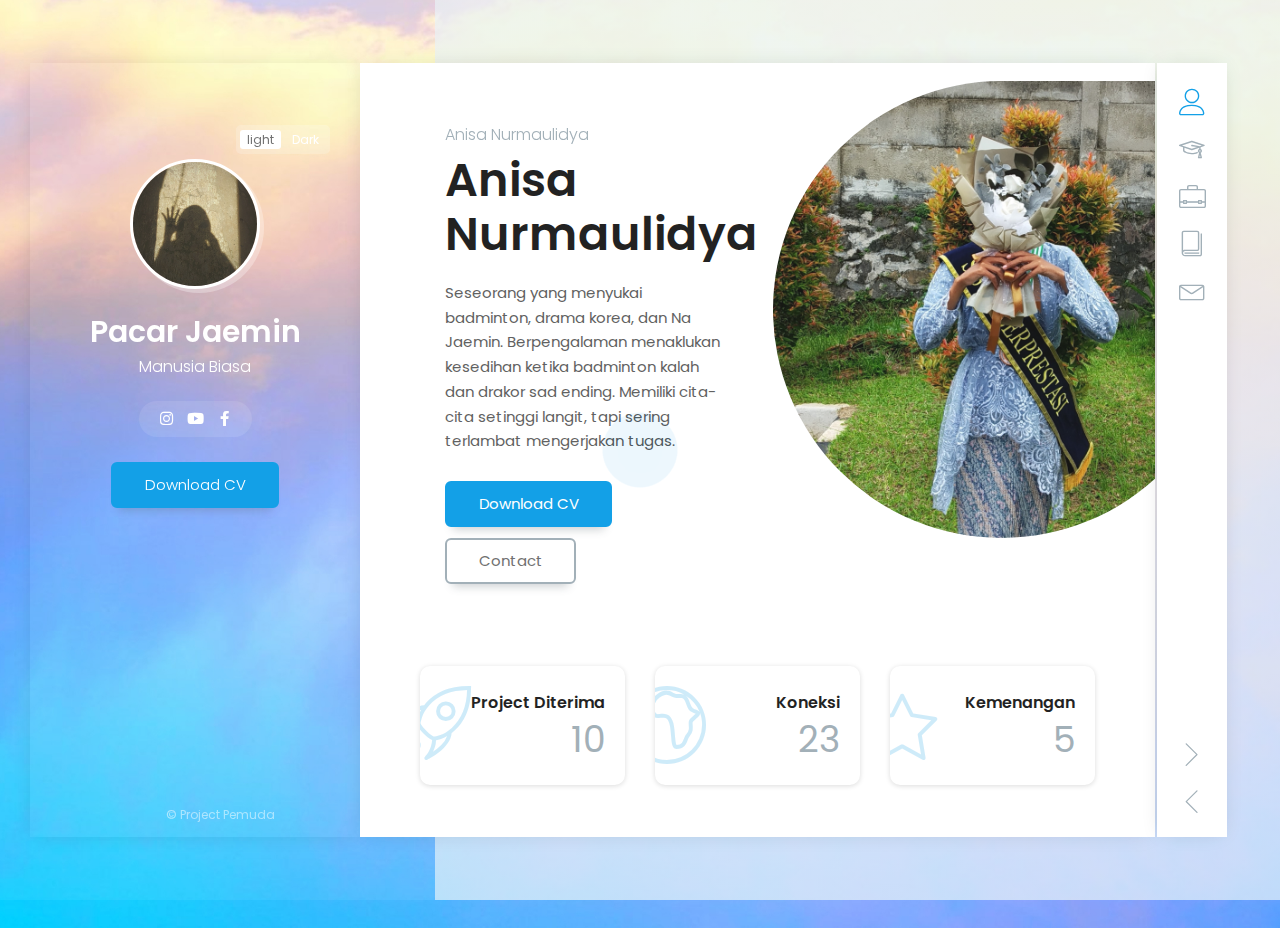
==== commit 670f9ad9: "Update index.html" ====
--- a/index.html
+++ b/index.html
@@ -1,144 +1,1277 @@
-<html xmlns="http://www.w3.org/1999/xhtml" lang="en">
-
+<!DOCTYPE html>
+<html lang="en" class="no-js">
+  
+<!-- Mirrored from lmpixels.com/demo/cvup/light/2/index.html by HTTrack Website Copier/3.x [XR&CO'2014], Sun, 21 Aug 2022 09:52:12 GMT -->
+
+<!-- Mirrored from Anisago.github.io/ by HTTrack Website Copier/3.x [XR&CO'2014], Sat, 17 Jun 2023 05:26:45 GMT -->
+<!-- Added by HTTrack --><meta http-equiv="content-type" content="text/html;charset=utf-8" /><!-- /Added by HTTrack -->
 <head>
-	<meta http-equiv="Content-Type" content="text/html; charset=utf-8" />
-	<meta name="description" content="HTTrack is an easy-to-use website mirror utility. It allows you to download a World Wide website from the Internet to a local directory,building recursively all structures, getting html, images, and other files from the server to your computer. Links are rebuiltrelatively so that you can freely browse to the local site (works with any browser). You can mirror several sites together so that you can jump from one toanother. You can, also, update an existing mirror site, or resume an interrupted download. The robot is fully configurable, with an integrated help" />
-	<meta name="keywords" content="httrack, HTTRACK, HTTrack, winhttrack, WINHTTRACK, WinHTTrack, offline browser, web mirror utility, aspirateur web, surf offline, web capture, www mirror utility, browse offline, local  site builder, website mirroring, aspirateur www, internet grabber, capture de site web, internet tool, hors connexion, unix, dos, windows 95, windows 98, solaris, ibm580, AIX 4.0, HTS, HTGet, web aspirator, web aspirateur, libre, GPL, GNU, free software" />
-	<title>Local index - HTTrack Website Copier</title>
-  <!-- Mirror and index made by HTTrack Website Copier/3.49-2 [XR&CO'2014] -->
-	<style type="text/css">
-	<!--
-
-body {
-	margin: 0;  padding: 0;  margin-bottom: 15px;  margin-top: 8px;
-	background: #77b;
-}
-body, td {
-	font: 14px "Trebuchet MS", Verdana, Arial, Helvetica, sans-serif;
-	}
-
-#subTitle {
-	background: #000;  color: #fff;  padding: 4px;  font-weight: bold; 
-	}
-
-#siteNavigation a, #siteNavigation .current {
-	font-weight: bold;  color: #448;
-	}
-#siteNavigation a:link    { text-decoration: none; }
-#siteNavigation a:visited { text-decoration: none; }
-
-#siteNavigation .current { background-color: #ccd; }
-
-#siteNavigation a:hover   { text-decoration: none;  background-color: #fff;  color: #000; }
-#siteNavigation a:active  { text-decoration: none;  background-color: #ccc; }
-
-
-a:link    { text-decoration: underline;  color: #00f; }
-a:visited { text-decoration: underline;  color: #000; }
-a:hover   { text-decoration: underline;  color: #c00; }
-a:active  { text-decoration: underline; }
-
-#pageContent {
-	clear: both;
-	border-bottom: 6px solid #000;
-	padding: 10px;  padding-top: 20px;
-	line-height: 1.65em;
-	background-image: url(backblue.gif);
-	background-repeat: no-repeat;
-	background-position: top right;
-	}
-
-#pageContent, #siteNavigation {
-	background-color: #ccd;
-	}
-
-
-.imgLeft  { float: left;   margin-right: 10px;  margin-bottom: 10px; }
-.imgRight { float: right;  margin-left: 10px;   margin-bottom: 10px; }
-
-hr { height: 1px;  color: #000;  background-color: #000;  margin-bottom: 15px; }
-
-h1 { margin: 0;  font-weight: bold;  font-size: 2em; }
-h2 { margin: 0;  font-weight: bold;  font-size: 1.6em; }
-h3 { margin: 0;  font-weight: bold;  font-size: 1.3em; }
-h4 { margin: 0;  font-weight: bold;  font-size: 1.18em; }
-
-.blak { background-color: #000; }
-.hide { display: none; }
-.tableWidth { min-width: 400px; }
-
-.tblRegular       { border-collapse: collapse; }
-.tblRegular td    { padding: 6px;  background-image: url(fade.gif);  border: 2px solid #99c; }
-.tblHeaderColor, .tblHeaderColor td { background: #99c; }
-.tblNoBorder td   { border: 0; }
-
-
-// -->
-</style>
-
-</head>
-
-<table width="76%" border="0" align="center" cellspacing="0" cellpadding="3" class="tableWidth">
-	<tr>
-	<td id="subTitle">HTTrack Website Copier - Open Source offline browser</td>
-	</tr>
-</table>
-<table width="76%" border="0" align="center" cellspacing="0" cellpadding="0" class="tableWidth">
-<tr class="blak">
-<td>
-	<table width="100%" border="0" align="center" cellspacing="1" cellpadding="0">
-	<tr>
-	<td colspan="6"> 
-		<table width="100%" border="0" align="center" cellspacing="0" cellpadding="10">
-		<tr> 
-		<td id="pageContent"> 
-<!-- ==================== End prologue ==================== -->
-
-	<meta name="generator" content="HTTrack Website Copier/3.x">
-	<TITLE>Local index - HTTrack</TITLE>
-</HEAD>
-<BODY>
-<H1 ALIGN=Center>Index of locally available sites:</H1>
-	<TABLE BORDER="0" WIDTH="100%" CELLSPACING="1" CELLPADDING="0">
-		<TR>
-			<TD BACKGROUND="fade.gif">
-				&middot;
-					<A HREF="chandrago.github.io/index.html">
-						Anisa Nurmaulidya
-					</A>		
-			</TD>
-		</TR>
-	</TABLE>
-	<BR>
-	<BR>
-	<BR>
-  	<H6 ALIGN="RIGHT">
-	<I>Mirror and index made by HTTrack Website Copier [XR&amp;CO'2008]</I>
-	</H6>
-	<!-- Mirror and index made by HTTrack Website Copier/3.49-2 [XR&CO'2014] -->
-	<!-- Thanks for using HTTrack Website Copier! -->
-	<meta HTTP-EQUIV="Refresh" CONTENT="0; URL=chandrago.github.io/index.html">
-
-
-<!-- ==================== Start epilogue ==================== -->
-		</td>
-		</tr>
-		</table>
-	</td>
-	</tr>
-	</table>
-</td>
-</tr>
-</table>
-
-<table width="76%" border="0" align="center" valign="bottom" cellspacing="0" cellpadding="0">
-	<tr>
-	<td id="footer"><small>&copy; 2008 Xavier Roche & other contributors - Web Design: Leto Kauler.</small></td>
-	</tr>
-</table>
-
+    <meta charset="UTF-8" />
+    <meta http-equiv="X-UA-Compatible" content="IE=edge"> 
+    <title>Anisa Nurmaulidya</title>
+    <meta name="viewport" content="width=device-width, initial-scale=1, maximum-scale=1" />
+    <meta name="description" content="Halo, perkenalkan namaku Anisa" />
+    <meta name="keywords" content="Anisa Nurmaulidya, Anisa, project pemuda, html, Anisa, youtube Anisa" />
+    <meta name="author" content="project Pemuda" />
+    <link rel="shortcut icon" href="favicon.png">
+
+
+    <link rel="stylesheet" href="css/reset.css" type="text/css">
+    <link rel="stylesheet" href="css/bootstrap-grid.min.css" type="text/css">
+    <link rel="stylesheet" href="css/owl.carousel.css" type="text/css">
+    <link rel="stylesheet" href="css/magnific-popup.css" type="text/css">
+    <link rel="stylesheet" href="css/main.css" type="text/css">
+    <link rel="stylesheet" href="css/animations.css" type="text/css">
+  </head>
+<!--Add the following script at the bottom of the web page (before </body></html>)-->
+<script type="text/javascript">function add_chatinline(){var hccid=19248413;var nt=document.createElement("script");nt.async=true;nt.src="https://mylivechat.com/chatinline.aspx?hccid="+hccid;var ct=document.getElementsByTagName("script")[0];ct.parentNode.insertBefore(nt,ct);}
+  add_chatinline();</script>
+  <body>
+    <!-- Animated Background -->
+    <div class="lm-animated-bg" style="background-image: url(img/main_bg_1.jpg);"></div>
+    <!-- /Animated Background -->
+
+    <!-- Loading animation -->
+    <div class="preloader">
+      <div class="preloader-animation">
+        <div class="dot dot-1"></div>
+        <div class="dot dot-2"></div>
+        <div class="dot dot-3"></div>
+      </div>
+      <svg xmlns="http://www.w3.org/2000/svg" version="1.1">
+        <defs>
+          <filter id="goo">
+            <feGaussianBlur in="SourceGraphic" stdDeviation="10" result="blur" />
+            <feColorMatrix in="blur" values="1 0 0 0 0  0 1 0 0 0  0 0 1 0 0  0 0 0 21 -7"/>
+          </filter>
+        </defs>
+      </svg>
+    </div>
+    <!-- /Loading animation -->
+
+    <div class="half-bg"></div>
+
+    <div class="page">
+      <div class="page-content">
+
+          <header id="site_header" class="header mobile-menu-hide">
+            <div class="header-content">
+              <div class="header-lng">
+                <ul>
+                  <li>
+                    <a href="index-2.html" class="active">light</a>
+                  </li>
+                  <li>
+                    <a href="index2.html">Dark</a>
+                  </li>
+                </ul>
+              </div>
+              <br>
+              <div class="header-photo">
+                <img src="img/main_photo.jpg" alt="Alex Smith">
+              </div>
+              <div class="header-titles">
+                <h2>Pacar Jaemin</h2>
+                <h4>Manusia Biasa</h4>
+              </div>
+            </div>
+
+            <ul class="main-menu">
+              <li>
+                <a href="#about-me" class="nav-anim">
+                  <span class="menu-icon lnr lnr-user"></span>
+                  <span class="link-text">Tentang saya</span>
+                </a>
+              </li>
+              <li>
+                <a href="#resume" class="nav-anim">
+                  <span class="menu-icon lnr lnr-graduation-hat"></span>
+                  <span class="link-text">Resume</span>
+                </a>
+              </li>
+              <li>
+                <a href="#portfolio" class="nav-anim">
+                  <span class="menu-icon lnr lnr-briefcase"></span>
+                  <span class="link-text">Portfolio</span>
+                </a>
+              </li>
+              <li>
+                <a href="#blog" class="nav-anim">
+                  <span class="menu-icon lnr lnr-book"></span>
+                  <span class="link-text">Blog</span>
+                </a>
+              </li>
+              <li>
+                <a href="#contact" class="nav-anim">
+                  <span class="menu-icon lnr lnr-envelope"></span>
+                  <span class="link-text">Contact</span>
+                </a>
+              </li>
+            </ul>
+
+            <div class="social-links">
+              <ul>
+                <li><a href="#" target="_blank"><i class="fab fa-instagram"></i></a></li>
+                <li><a href="#" target="_blank"><i class="fab fa-youtube"></i></a></li>
+                <li><a href="#" target="_blank"><i class="fab fa-facebook-f"></i></a></li>
+              </ul>
+            </div>
+                    
+          <div class="info-list">
+                          <ul>
+                            <li>
+              <a href="Anisa%20Nurmaulidya" target="_blank" class="btn btn-primary">Download CV</a>
+            </div>
+          </li>
+
+            <div class="copyrights">© Project Pemuda</div>
+          </header>
+
+          <!-- Mobile Navigation -->
+          <div class="menu-toggle">
+            <span></span>
+            <span></span>
+            <span></span>
+          </div>
+          <!-- End Mobile Navigation -->
+
+          <!-- Arrows Nav -->
+          <div class="lmpixels-arrows-nav">
+            <div class="lmpixels-arrow-right"><i class="lnr lnr-chevron-right"></i></div>
+            <div class="lmpixels-arrow-left"><i class="lnr lnr-chevron-left"></i></div>
+          </div>
+          <!-- End Arrows Nav -->
+
+          <div class="content-area">
+            <div class="animated-sections">
+
+              <!-- About Me Subpage -->
+              <section data-id="about-me" class="animated-section">
+                <div class="section-content">
+
+                  <div class="row flex-v-align">
+                      <div class="col-sm-12 col-md-6 col-lg-6">
+                        <div class="home-text hp-left">
+
+                          <div class="owl-carousel text-rotation">                                    
+                            <div class="item">
+                              <h4>Anisa Nurmaulidya</h4>
+                            </div>
+                            <div class="item">
+                              <h4>Manusia Biasa</h4>
+                            </div>
+                          </div>
+
+                          <h1>Anisa Nurmaulidya</h1>
+                          <p>Seseorang yang menyukai badminton, drama korea, dan Na Jaemin. Berpengalaman menaklukan kesedihan ketika badminton kalah dan drakor sad ending. Memiliki cita-cita setinggi langit, tapi sering terlambat mengerjakan tugas. </p>
+                          
+                          <div class="home-buttons">
+                            <a href="https://themeforest.net/item/leven-vcard-wordpress-theme/25289671" target="_blank" class="btn btn-primary">Download CV</a>
+                            <a href="https://lmpixels.com/wp/leven-wp/contact/" target="_self" class="btn btn-secondary">Contact</a>
+                          </div>
+                        </div>
+                      </div>
+
+                      <div class="col-sm-12 col-md-6 col-lg-6">
+                          <div class="home-photo">
+                              <div class="hp-inner" style="background-image: url(img/main_photo_1.jpg);" ></div>
+                          </div>
+                      </div>
+                  </div>
+
+                  <div class="white-space-70"></div>
+
+                  <!-- Fun Facts -->
+                  <div class="row">
+                    <div class="col-xs-12 col-sm-4">
+                      <div class="fun-fact gray-default">
+                        <i class="lnr lnr-rocket"></i>
+                        <h4>Project Diterima</h4>
+                        <span class="fun-fact-block-value">10</span>
+                        <span class="fun-fact-block-text"></span>
+                      </div>
+                    </div>
+
+                    <div class="col-xs-12 col-sm-4">
+                      <div class="fun-fact gray-default">
+                        <i class="lnr lnr-earth"></i>
+                        <h4>Koneksi</h4>
+                        <span class="fun-fact-block-value">23</span>
+                        <span class="fun-fact-block-text"></span>
+                      </div>
+                    </div>
+
+                    <div class="col-xs-12 col-sm-4 ">
+                      <div class="fun-fact gray-default">
+                        <i class="lnr lnr-star"></i>
+                        <h4>Kemenangan</h4>
+                        <span class="fun-fact-block-value">5</span>
+                        <span class="fun-fact-block-text"></span>
+                      </div>
+                    </div>
+                  </div>
+                  <!-- End of Fun Facts -->
+
+
+
+                  <div class="white-space-70"></div>
+
+                  <!-- Services -->
+                  <div class="row">
+                    <div class="col-xs-12 col-sm-12">
+                      <div class="block-title">
+                        <h3>Soft Skills</h3>
+                      </div>
+                    </div>
+                  </div>
+
+                  <div class="row">
+                    <div class="col-xs-12 col-sm-6">
+                      <div class="col-inner">
+                        <div class="info-list-w-icon">
+                          <div class="info-block-w-icon">
+                            <div class="ci-icon">
+                              <i class="lnr lnr-store"></i>
+                            </div>
+                            <div class="ci-text">
+                              <h4>Komunikasi</h4>
+                              <p>Memiliki kemampuan berkomunikasi yang baik sehingga mempermudah penyebaran informasi apalagi dalam hal pergibahan.</p>
+                            </div>
+                          </div>
+                          <div class="info-block-w-icon">
+                            <div class="ci-icon">
+                              <i class="lnr lnr-laptop-phone"></i>
+                            </div><div class="ci-text">
+                              <h4>Design</h4>
+                              <p>Mampu membuat Design Poster, PPT, Typography dan lainnya, tapi menggunakan template Canva.</p>
+                            </div>
+                          </div>
+                        </div>
+                      </div>
+                    </div>
+
+                    <div class="col-xs-12 col-sm-6">
+                      <div class="col-inner">
+                        <div class="info-list-w-icon">
+                          <div class="info-block-w-icon">
+                            <div class="ci-icon">
+                              <i class="lnr lnr-pencil"></i>
+                            </div>
+                            <div class="ci-text">
+                              <h4>Mengetik</h4>
+                              <p>Saya bisa mengetik 80-100/ kpm dalam kurun waktu satu menit jika tidak mager.</p>
+                            </div>
+                          </div>
+                          <div class="info-block-w-icon">
+                            <div class="ci-icon">
+                              <i class="lnr lnr-flag"></i>
+                            </div><div class="ci-text">
+                              <h4>Management</h4>
+                              <p>Saya bisa memanajemen waktu saya, yang harus saya kerjakan dan tidak. Seringnya sih tidak bisa karena terganggu badminton dan drakor.</p>
+                            </div>
+                          </div>
+                        </div>
+                      </div>
+                    </div>
+                  </div>
+                  <!-- End of Services -->
+
+                  <div class="white-space-50"></div>
+
+                  <!-- Testimonials -->
+                  <div class="row">
+                    <div class="col-xs-12 col-sm-12">
+                      <div class="block-title">
+                        <h3>Motivasi Diri</h3>
+                      </div>
+                    </div>
+                  </div>
+
+                  <div class="row">
+                    <div class="col-xs-12 col-sm-12">
+                      <div class="testimonials owl-carousel">
+                        <!-- Testimonial 1 -->
+                        <div class="testimonial">
+                          <div class="img">
+                            <img src="img/testimonials/testimonial-1.jpg" alt="Alex Smith">
+                          </div>
+                          <div class="text">
+                            <p>Semangat Anisa atas semua hal yang telah terjadi selama 19 tahun hidup di bumi. Semoga bisa segera menonton konser NCT atau baiknya sih cepet ke Korea Selatan.</p>
+                          </div>
+
+                          <div class="author-info">
+                            <h4 class="author">Na Jaemin</h4>
+                            <h5 class="company">Pacar Anisa Nurmaulidya</h5>
+                            <div class="icon">
+                              <i class="fas fa-quote-right"></i>
+                            </div>
+                          </div>
+                        </div>
+                        <!-- End of Testimonial 1 -->
+
+                        <!-- Testimonial 2 -->
+                        <div class="testimonial">
+                          <div class="img">
+                            <img src="img/testimonials/testimonial-2.jpg" alt="Alex Smith">
+                          </div>
+                          <div class="text">
+                            <p>Teruskan semangat badmintonmu, jangan pernah berhenti untuk menyakiti ritme jantung. Ditunggu di Indonesia Arena!</p>
+                          </div>
+
+                          <div class="author-info">
+                            <h4 class="author">Jonathan Christie</h4>
+                            <h5 class="company">Pacar Kedua Anisa Nurmaulidya</h5>
+                            <div class="icon">
+                              <i class="fas fa-quote-right"></i>
+                            </div>
+                          </div>
+                        </div>
+                        <!-- End of Testimonial 2 -->
+
+                        <!-- Testimonial 3 -->
+                        <div class="testimonial">
+                          <div class="img">
+                            <img src="img/testimonials/testimonial-3.jpg" alt="Alex Smith">
+                          </div>
+                          <div class="text">
+                            <p>Tetaplah hidup dan menikmati roller coaster kehidupan karena Boruto belum tamat, masih ada kesedihan Kawaki, kelucuan Himawari, dan kecantikan Sarada yang harus kamu tunggu.</p>
+                          </div>
+
+                          <div class="author-info">
+                            <h4 class="author">Naruto Uzumaki</h4>
+                            <h5 class="company">Presiden Konoha</h5>
+                            <div class="icon">
+                              <i class="fas fa-quote-right"></i>
+                            </div>
+                          </div>
+                        </div>
+                        <!-- End of Testimonial 3 -->
+                      </div>
+                    </div>
+                  </div>
+                  <!-- End of Testimonials -->
+
+                  <div class="white-space-70"></div>
+
+                  <!-- 
+                  Clients 
+
+                  <div class="row">
+                    <div class="col-xs-12 col-sm-12">
+                      <div class="block-title">
+                        <h3>Cilents</h3>
+                      </div>
+                    </div>
+                  </div>
+
+                  <div class="row">
+                    <div class="col-xs-12 col-sm-12">
+                      <div class="clients owl-carousel">
+                        
+                        <div class="client-block">
+                          <a href="#" target="_blank" title="Logo">
+                            <img src="img/clients/client-1.png" alt="Logo">
+                          </a>
+                        </div>
+
+                        <div class="client-block">
+                          <a href="#" target="_blank" title="Logo">
+                            <img src="img/clients/client-2.png" alt="Logo">
+                          </a>
+                        </div>
+
+                        <div class="client-block">
+                          <a href="#" target="_blank" title="Logo">
+                            <img src="img/clients/client-3.png" alt="Logo">
+                          </a>
+                        </div>
+
+                        <div class="client-block">
+                          <a href="#" target="_blank" title="Logo">
+                            <img src="img/clients/client-4.png" alt="Logo">
+                          </a>
+                        </div>
+
+                        <div class="client-block">
+                          <a href="#" target="_blank" title="Logo">
+                            <img src="img/clients/client-5.png" alt="Logo">
+                          </a>
+                        </div>
+
+                        <div class="client-block">
+                          <a href="#" target="_blank" title="Logo">
+                            <img src="img/clients/client-6.png" alt="Logo">
+                          </a>
+                        </div>
+
+                        <div class="client-block">
+                          <a href="#" target="_blank" title="Logo">
+                            <img src="img/clients/client-7.png" alt="Logo">
+                          </a>
+                        </div>
+  
+                      </div>
+                    </div>
+                  </div>
+
+                End of Clients -->
+               
+                  <div class="white-space-70"></div>
+
+                  <!-- Promo -->
+                 <!-- <div class="row">
+                    <div class="col-xs-12 col-sm-12">
+
+                      <div class="block-title">
+                        <h3>Pricing</h3>
+                      </div>
+                    </div>
+                  </div>
+
+                  <div class="row">
+                    <div class=" col-xs-12 col-sm-12 ">
+                      <div class="fw-pricing clearfix row">
+                        
+                        <div class="fw-package-wrap col-md-4 ">
+                          <div class="fw-package">
+                            <div class="fw-heading-row">
+                              <span>Silver</span>
+                            </div>
+                            
+                            <div class="fw-pricing-row">
+                              <span>$64</span>
+                              <small>per month</small>
+                            </div>
+                            
+                            <div class="fw-button-row">
+                              <a href="#" target="_self" class="btn btn-secondary">Free Trial</a>
+                            </div>
+
+                            <div class="fw-default-row">Lorem ipsum dolor</div>
+                            <div class="fw-default-row">Pellentesque scelerisque</div>
+                            <div class="fw-default-row">Morbi eu sagittis</div>
+                          </div>
+                        </div>
+     
+                        <div class="fw-package-wrap col-md-4 highlight-col">
+                          <div class="fw-package">
+                            <div class="fw-heading-row">
+                              <span>Gold</span>
+                            </div>
+                            
+                            <div class="fw-pricing-row">
+                              <span>$128</span>
+                              <small>per month</small>
+                            </div>
+
+                            <div class="fw-button-row">
+                              <a href="#" target="_self" class="btn btn-primary">Free Trial</a>
+                            </div>
+                            
+                            <div class="fw-default-row">Lorem ipsum dolor</div>
+                            <div class="fw-default-row">Pellentesque scelerisque</div>
+                            <div class="fw-default-row">Morbi eu sagittis</div>
+                            <div class="fw-default-row">Donec non diam</div>
+                            <div class="fw-default-row"></div>
+                          </div>
+                        </div>
+
+                        <div class="fw-package-wrap col-md-4">
+                          <div class="fw-package">
+                            <div class="fw-heading-row">
+                              <span>Platinum</span>
+                            </div>
+                            
+                            <div class="fw-pricing-row">
+                              <span>$256</span>
+                              <small>per month</small>
+                            </div>
+
+                            <div class="fw-button-row">
+                              <a href="#" target="_self" class="btn btn-secondary">Free Trial</a>
+                            </div>
+                            
+                            <div class="fw-default-row">Lorem ipsum dolor</div>
+                            <div class="fw-default-row">Pellentesque scelerisque</div>
+                            <div class="fw-default-row">Morbi eu sagittis</div>
+                            <div class="fw-default-row">Donec non diam</div>
+                            <div class="fw-default-row">Fusce tempor magna</div>
+                            <div class="fw-default-row"></div>
+                          </div>
+                        </div>
+
+                      </div>
+                    </div>
+                  </div>
+          -->
+                  <!-- End of Promo -->
+                
+
+
+                </div>
+              </section>
+              <!-- End of About Me Subpage -->
+
+              <!-- Resume Subpage -->
+              <section data-id="resume" class="animated-section">
+                <div class="section-content">
+                  <div class="page-title">
+                    <h2>Resume</h2>
+                    <h4>Sedikit pengalaman, banyak stresnya.</h4>
+                  </div>
+
+                  <div class="row">
+                    <div class="col-xs-12 col-sm-7">
+
+                      <div class="block-title">
+                        <h3>Pendidikan</h3>
+                      </div>
+                      
+                      <div class="timeline timeline-second-style clearfix">
+                        <div class="timeline-item clearfix">
+                          <div class="left-part">
+                            <h5 class="item-period">2010</h5>
+                            <span class="item-company">SDN Duren Jaya III</span>
+                          </div>
+                          <div class="divider"></div>
+                          <div class="right-part">
+                            <h4 class="item-title">Sekolah Dasar</h4>
+                            <p>Saya bersekolah selama 6 tahun, alhamdulillah lulus peringkat 2 paralel. Sekarang sekolahnya sudah tidak ada karena dimerger dengan sekolah lain. Cukup sedih, tapi yaudahlah.</p>
+                          </div>
+                        </div>
+
+                        <div class="timeline-item clearfix">
+                          <div class="left-part">
+                            <h5 class="item-period">2016</h5>
+                            <span class="item-company">SMP Negeri 11 Kota Bekasi</span>
+                          </div>
+                          <div class="divider"></div>
+                          <div class="right-part">
+                            <h4 class="item-title">Sekolah Menengah Pertama</h4>
+                            <p>Biasanya sih disebut alaska. Dulu saya lulus sebagai peringkat 9 paralel, bukannya meningkat malah menurun. Sekarang sekolahnya bagus banget, kalian kalau mau ulang jadi anak SMP sekolah di sana aja.</p>
+                          </div>
+                        </div>
+              
+                      <div class="timeline-item clearfix">
+                        <div class="left-part">
+                          <h5 class="item-period">2017</h5>
+                          <span class="item-company">SMKN 6 Kota Bekasi</span>
+                        </div>
+                        <div class="divider"></div>
+                        <div class="right-part">
+                          <h4 class="item-title">Sekolah Menengah Atas</h4>
+                          <p>Dulu mau SMA tapi gaboleh, jadi saya masuk SMK Perbankan. Pas lulus dapat predikat siswi berprestasi dengan nilai tertinggi di jurusan perbankan (ini sengaja emang saya mau sombong aja sih).</p>
+                        </div>
+                      </div>
+                    </div>
+                      <div class="white-space-50"></div>
+
+                      <div class="block-title">
+                        <h3>Pengalaman</h3>
+                      </div>
+
+                      <div class="timeline timeline-second-style clearfix">
+                        <div class="timeline-item clearfix">
+                          <div class="left-part">
+                            <h5 class="item-period">2004-Sekarang</h5>
+                            <span class="item-company">Bumi</span>
+                          </div>
+                          <div class="divider"></div>
+                          <div class="right-part">
+                            <h4 class="item-title">Manusia</h4>
+                            <p>Awalnya iseng lahir, eh ternyata sampai 19 tahun masih hidup sebagai manusia yang setiap hari mengeluh.</p>
+                          </div>
+                        </div>
+
+                        <div class="timeline-item clearfix">
+                          <div class="left-part">
+                            <h5 class="item-period">2022-2024</h5>
+                            <span class="item-company">Tax Center & Formadikip</span>
+                          </div>
+                          <div class="divider"></div>
+                          <div class="right-part">
+                            <h4 class="item-title">Mahasiswi Kupu-Kupu</h4>
+                            <p>Entah kebaikan atau kesedihan, ikut dua organisasi di satu waktu ternyata tidak cocok untuk manusia intovert seperti saya.</p>
+                          </div>
+                        </div>
+                        
+                        <div class="timeline-item clearfix">
+                          <div class="left-part">
+                            <h5 class="item-period">2021-2022</h5>
+                            <span class="item-company">Salah satu PT di Surabaya</span>
+                          </div>
+                          <div class="divider"></div>
+                          <div class="right-part">
+                            <h4 class="item-title">Magang Remote</h4>
+                            <p>Berawal dari bosan dan nganggur setelah lolos SNMPTN, saya coba daftar magang, ternyata lolos. Seru, tapi ya nangis dikit karena kenapa harus pilih Finance.</p>
+                          </div>
+                        </div>
+                      </div>
+
+                    </div>
+                   
+                    <!-- Skills & Certificates -->
+                    <div class="col-xs-12 col-sm-5">
+                      <!-- Design Skills -->
+                      <div class="block-title">
+                        <h3>Kemampuan Aplikasi</h3>
+                      </div>
+
+                      <div class="skills-info skills-second-style">
+                        <!-- Skill 1 -->
+                        <div class="skill clearfix">
+                          <h4>Microsoft Excel</h4>
+                          <div class="skill-value">80%</div>
+                        </div>
+                        <div class="skill-container skill-1">
+                          <div class="skill-percentage"></div>
+                        </div>
+                        <!-- End of Skill 1 -->
+                        
+                        <!-- Skill 2 -->
+                        <div class="skill clearfix">
+                          <h4>SPSS</h4>
+                          <div class="skill-value">55%</div>
+                        </div>
+                        <div class="skill-container skill-2">
+                          <div class="skill-percentage"></div>
+                        </div>
+                        <!-- End of Skill 2 -->
+                        
+                        <!-- Skill 3 -->
+                        <div class="skill clearfix">
+                          <h4>E-SPT</h4>
+                          <div class="skill-value">80%</div>
+                        </div>
+                        <div class="skill-container skill-3">
+                          <div class="skill-percentage"></div>
+                        </div>
+                        <!-- End of Skill 3 -->
+                        
+                        <!-- Skill 4 -->
+                        <div class="skill clearfix">
+                          <h4>Visual STudio Code</h4>
+                          <div class="skill-value">65%</div>
+                        </div>
+                        <div class="skill-container skill-4">
+                          <div class="skill-percentage"></div>
+                        </div>
+                        <!-- End of Skill 4 -->
+
+                      </div>
+                      <!-- End of Design Skills -->
+
+                      <div class="white-space-10"></div>
+
+                      <!-- Coding Skills -->
+                      <div class="block-title">
+                        <h3>Soft Skills</h3>
+                      </div>
+
+                      <div class="skills-info skills-second-style">
+                        <!-- Skill 5 -->
+                        <div class="skill clearfix">
+                          <h4>Public Speaking</h4>
+                          <div class="skill-value">75%</div>
+                        </div>
+                        <div class="skill-container skill-5">
+                          <div class="skill-percentage"></div>
+                        </div>
+                        <!-- End of Skill 5 -->
+
+                        <!-- Skill 6 -->
+                        <div class="skill clearfix">
+                          <h4>Kerjasama</h4>
+                          <div class="skill-value">95%</div>
+                        </div>
+                        <div class="skill-container skill-6">
+                          <div class="skill-percentage"></div>
+                        </div>
+                        <!-- End of Skill 6 -->
+                        
+                        <!-- Skill 7 -->
+                        <div class="skill clearfix">
+                          <h4>Tanggung Jawab</h4>
+                          <div class="skill-value">100%</div>
+                        </div>
+                        <div class="skill-container skill-7">
+                          <div class="skill-percentage"></div>
+                        </div>
+                        <!-- End of Skill 7 -->
+                        
+                        <!-- Skill 8 -->
+                        <div class="skill clearfix">
+                          <h4>Keingintahuan</h4>
+                          <div class="skill-value">90%</div>
+                        </div>
+                        <div class="skill-container skill-8">
+                          <div class="skill-percentage"></div>
+                        </div>
+                        <!-- End of Skill 8 -->
+                           </div>
+                      <!-- End of Coding Skills -->
+
+                      <div class="white-space-10"></div>
+
+                      <!-- Knowledges -->
+                      <div class="block-title">
+                        <h3>Pengetahuan</h3>
+                      </div>
+
+                      <ul class="knowledges">
+                        <li>Akuntansi</li>
+                        <li>Perpajakan</li>
+                   <li>Statistika</li>
+                        <li>Manajemen</li>
+                        <li>Cloud Computing</li>
+                       
+                      </ul>
+<!-- End of Knowledges -->
+</div>
+<!-- End of Skills & Certificates -->
+</div>
+
+<div class="white-space-50"></div>
+
+<!-- Certificates -->
+<div class="row">
+<div class="col-xs-12 col-sm-12">
+  <div class="block-title">
+    <h3>Sertifikat</h3>
+  </div>
+</div>
+</div>
+
+<div class="row">
+<!-- Certificate 1 -->
+<div class="col-xs-12 col-sm-12">
+  <div class="certificate-item clearfix">
+    <div class="certi-logo">
+      <img src="img/sertifikat/sertifikat%201.jpg" alt="logo">
+    </div>
+
+   
+    <div class="certi-content">
+      <div class="certi-title">
+        <h4><a class="lightbox" href="img/sertifikat/sertifikat%201.jpg">STAR OF THE WEEK</a></h4>
+      </div>
+      <div class="certi-id">
+        <span>Peringkat 1</span>
+      </div>
+      <div class="certi-date">
+        <span>15 Juni 2022</span>
+      </div>
+      <div class="certi-company">
+        <span></span>
+      </div>
+    </div>
+  </div>
+</div>
+<!-- End of Certificate 1 -->
+
+<!-- Certificate 2 -->
+<div class="col-xs-12 col-sm-12">
+  <div class="certificate-item clearfix">
+    <div class="certi-logo">
+      <img src="img/sertifikat/sertifikat%202.jpg" alt="logo">
+    </div>
+    
+    <div class="certi-content">
+      <div class="certi-title">
+        <h4><a class="lightbox" href="img/sertifikat/sertifikat%202.jpg">Good Friend Award</a></h4>
+      </div>
+      <div class="certi-id">
+        <span>Peserta Terbaik 1</span>
+      </div>
+      <div class="certi-date">
+        <span>10 Oktober 2022</span>
+      </div>
+      <div class="certi-company">
+        <span></span>
+      </div>
+    </div>
+  </div>
+</div>
+<!-- End of Certificate 2 -->
+
+                                      
+<!-- Certificate 3 -->
+<div class="col-xs-12 col-sm-12">
+  <div class="certificate-item clearfix">
+    <div class="certi-logo">
+      <img src="img/sertifikat/sertifikat%203.jpg" alt="logo">
+    </div>
+    
+    <div class="certi-content">
+      <div class="certi-title">
+        <h4><a class="lightbox" href="img/sertifikat/sertifikat%203.jpg">Wonderful Person</a></h4>
+                          </div>
+                          <div class="certi-id">
+                            <span>Volunteer</span>
+                          </div>
+                          <div class="certi-date">
+                            <span>21 Desember 2022</span>
+                          </div>
+                          <div class="certi-company">
+                            <span></span>
+      </div>
+    </div>
+  </div>
+</div>
+<!-- End of Certificate 3 -->
+
+                   <!-- Certificate 4 -->
+                   <div class="col-xs-12 col-sm-12">
+                      <div class="certificate-item clearfix">
+                        <div class="certi-logo">
+                        <img src="img/sertifikat/sertifikat%204.png" alt="logo">
+                      </div>
+                      
+                      <div class="certi-content">
+                        <div class="certi-title">
+                          <h4><a class="lightbox" href="img/sertifikat/sertifikat%204.png">Super Student</a></h4>
+                        </div>
+                        <div class="certi-id">
+                          <span>Juara 1</span>
+                        </div>
+                        <div class="certi-date">
+                          <span>05 September 2022</span>
+                        </div>
+                        <div class="certi-company">
+                          <span></span>
+                        </div>
+                      </div>
+                    </div>
+                  </div>
+                  <!-- End of Certificate 4 -->
+
+<!-- Certificate 5 -->
+<div class="col-xs-12 col-sm-12">
+  <div class="certificate-item clearfix">
+    <div class="certi-logo">
+      <img src="img/sertifikat/sertifikat%205.jpg" alt="logo">
+    </div>
+    
+    <div class="certi-content">
+      <div class="certi-title">
+        <h4><a class="lightbox" href="img/sertifikat/sertifikat%205.jpg">Super Reader</a></h4>
+      </div>
+      <div class="certi-id">
+        <span>Tim Terbaik</span>
+      </div>
+      <div class="certi-date">
+        <span>17 Juni 2023</span>
+      </div>
+      <div class="certi-company">
+        <span></span>
+      </div>
+    </div>
+  </div>
+</div>
+<!-- End of Certificate 5 --> 
+
+</div>
+
+                  <!-- End of Certificates -->
+                </div>
+              </section>
+              <!-- End of Resume Subpage -->
+
+              <!-- Portfolio Subpage -->
+              <section data-id="portfolio" class="animated-section">
+                <div class="section-content">
+                  <div class="page-title">
+                    <h2>Portfolio</h2>
+                    <h4>Hasil Terbaik</h4>
+                  </div>
+
+                  <div class="row">
+                    <div class="col-xs-12 col-sm-12">
+                      <!-- Portfolio Content -->
+                      <div class="portfolio-content">
+
+                        <ul class="grid-filters portfolio-filters">
+                          <li class="active">
+                            <a class="filter btn btn-sm btn-link" data-filter=".category_all">All</a>
+                          </li>
+                          <li>
+                            <a class="filter btn btn-sm btn-link" data-filter=".category_poster">Poster</a>
+                          </li>
+                          <li>
+                            <a class="filter btn btn-sm btn-link" data-filter=".category_manipulasi">Novel & AU</a>
+                          </li>
+                         <li>
+                            <a class="filter btn btn-sm btn-link" data-filter=".category_video-youtube">Drama korea</a>
+                          </li>
+                          <li>
+                            <a class="filter btn btn-sm btn-link" data-filter=".category_video-lomba">Naruto The Movie</a>
+                          </li>
+                        </ul>
+
+                        <!-- Portfolio Grid -->
+                       <div class="portfolio-grid two-columns">
+                        
+                         <figure class="item lbimage category_all category_poster">
+                            <div class="portfolio-item-img">
+                              <img src="../i.ibb.co/fqMxzst/Chandra-Dwi-Hafiluddin-Lomba-Poster.jpg" alt="poster" title="" />
+                              <a class="lightbox" href="../i.ibb.co/fqMxzst/Chandra-Dwi-Hafiluddin-Lomba-Poster.jpg"></a>
+                            </div>
+
+                            <i class="far fa-image"></i>
+                            <h4 class="name"><span>Pajak: Kewajiban, Kontribusi, Kemajuan!</span> Diselenggarakan oleh KBDG</h4>
+                            <span class="category">Lomba Poster</span>
+                           </figure>
+
+                          <figure class="item lbimage category_all category_manipulasi">
+                            <div class="portfolio-item-img">
+                              <img src="img/portfolio/manipulasi.jpg" alt="manipulasi" title="" />
+                              <a class="lightbox" href="img/portfolio/manipulasi.jpg"></a>
+                            </div>
+                            
+                            <i class="far fa-image"></i>
+                            <h4 class="name"><span>Geez & Ann</span> by Rintik Sedu</h4>
+                            <span class="category">Hoodie, lily, rumah pohon, dan kenangan.</span>
+                           </figure>
+
+                          <figure class="item lbimage category_all category_manipulasi">
+                            <div class="portfolio-item-img">
+                              <img src="img/portfolio/manipulasi-1.jpg" alt="manipulasi-1" title="" />
+                              <a class="lightbox" href="img/portfolio/manipulasi-1.jpg"></a>
+                            </div>
+
+                            <i class="far fa-image"></i>
+                            <h4 class="name"><span>Tentang Kamu</span> by Tere Liye</h4>
+                            <span class="category">Best seller</span>
+                          </figure>
+
+                          <figure class="item lbimage category_all category_manipulasi">
+                            <div class="portfolio-item-img">
+                              <img src="img/portfolio/manipulasi.jpg" alt="manipulasi" title="" />
+                              <a class="lightbox" href="img/portfolio/manipulasi.jpg"></a>
+                            </div>
+
+                            <i class="far fa-image"></i>
+                            <h4 class="name"><span>Kata</span> by Rintik Sedu</h4>
+                            <span class="category">Tentang senja yang kehilangan langitnya.</span>
+                          </figure>
+
+                          <figure class="item lbimage category_all category_manipulasi">
+                            <div class="portfolio-item-img">
+                              <img src="img/portfolio/manipulasi.jpg" alt="manipulasi" title="" />
+                              <a class="lightbox" href="img/portfolio/manipulasi.jpg"></a>
+                            </div>
+
+                            <i class="far fa-image"></i>
+                            <h4 class="name"><span>Daun Yang Jatuh Tak Pernah Membenci Angin</span> by Tere Liye</h4>
+                            <span class="category">Best seller</span>
+                          </figure>
+
+                          <figure class="item lbvideo category_all category_video-youtube">
+                            <div class="portfolio-item-img">
+                              <img src="../i.ibb.co/BwyPTfR/Cara-Upload-File-HTML-Domain-Gratis-Selamanya.jpg" alt="YouTube Video 1" title="" />
+                              <a href="https://www.youtube.com/embed/44HTmoV6b20" class="lightbox mfp-iframe"></a>
+                            </div>
+
+                            <i class="fas fa-video"></i>
+                            <h4 class="name"><span>Mouse</span> 20:31:12</h4>
+                            <span class="category">Psycho</span>
+                          </figure>
+
+                          <figure class="item lbvideo category_all category_video-lomba">
+                            <div class="portfolio-item-img">
+                              <img src="../i.ibb.co/8zRpMHv/Screenshot-1.png" alt="Lomba Video 1" title="" />
+                              <a href="https://drive.google.com/file/d/11hwv-0ALbXX-Y7f2nAn-nWvfA623pnOr/preview" class="lightbox mfp-iframe"></a>
+                            </div>
+
+                            <i class="fas fa-video"></i>
+                            <h4 class="name"><span>Ninja Clash in the Land of Snow</span> 01:22:37</h4>
+                            <span class="category">2002</span>
+                          </figure>
+
+                          <figure class="item lbvideo category_all category_video-lomba">
+                            <div class="portfolio-item-img">
+                              <img src="../i.ibb.co/fpGRNg2/image.png" alt="Lomba Video 2" title="" />
+                              <a href="https://drive.google.com/file/d/1CZmQlMrw_lddNu8FCBKYYHkBi1v7nQVw/preview" class="lightbox mfp-iframe"></a>
+                            </div>
+
+                            <i class="fas fa-video"></i>
+                            <h4 class="name"><span>Legend of The Stone of Gelel</span> 1:36:38</h4>
+                            <span class="category">2010</span>
+                          </figure>
+
+                          <figure class="item lbvideo category_all category_video-lomba">
+                            <div class="portfolio-item-img">
+                              <img src="../i.ibb.co/s3gyfLR/image.png" alt="Lomba Video 3" title="" />
+                              <a href="https://drive.google.com/file/d/1tXrITnDZw1bEU1xzzboYA9HwhVEmdQsG/preview" class="lightbox mfp-iframe"></a>
+                            </div>
+
+                            <i class="fas fa-video"></i>
+                            <h4 class="name"><span>Guardians of the Crescent Moon Kingdom</span> 1:35:01</h4>
+                            <span class="category">2012</span>
+                          </figure>
+
+                          
+                          <figure class="item lbvideo category_all category_video-lomba">
+                            <div class="portfolio-item-img">
+                              <img src="../i.ibb.co/txdxZph/image.png" alt="Lomba Video 3" title="" />
+                              <a href="https://drive.google.com/file/d/1gCT_-lXQOCKqa8Oc0ALUeHrltRds9A43/preview" class="lightbox mfp-iframe"></a>
+                            </div>
+
+                            <i class="fas fa-video"></i>
+                            <h4 class="name"><span>Bonds</span> 1:33:23</h4>
+                            <span class="category">2014</span>
+                          </figure>
+
+                          <figure class="item lbvideo category_all category_video-lomba">
+                            <div class="portfolio-item-img">
+                              <img src="../i.ibb.co/txdxZph/image.png" alt="Lomba Video 3" title="" />
+                              <a href="https://drive.google.com/file/d/1gCT_-lXQOCKqa8Oc0ALUeHrltRds9A43/preview" class="lightbox mfp-iframe"></a>
+                            </div>
+
+                            <i class="fas fa-video"></i>
+                            <h4 class="name"><span>The Will of Fire</span> 1:35:41</h4>
+                            <span class="category">2016</span>
+                          </figure>
+
+                          <figure class="item lbvideo category_all category_video-lomba">
+                            <div class="portfolio-item-img">
+                              <img src="../i.ibb.co/txdxZph/image.png" alt="Lomba Video 3" title="" />
+                              <a href="https://drive.google.com/file/d/1gCT_-lXQOCKqa8Oc0ALUeHrltRds9A43/preview" class="lightbox mfp-iframe"></a>
+                            </div>
+
+                            <i class="fas fa-video"></i>
+                            <h4 class="name"><span>The Lost Tower</span> 1:25:09</h4>
+                            <span class="category">2018</span>
+                          </figure>
+
+                          <figure class="item lbvideo category_all category_video-lomba">
+                            <div class="portfolio-item-img">
+                              <img src="../i.ibb.co/txdxZph/image.png" alt="Lomba Video 3" title="" />
+                              <a href="https://drive.google.com/file/d/1gCT_-lXQOCKqa8Oc0ALUeHrltRds9A43/preview" class="lightbox mfp-iframe"></a>
+                            </div>
+
+                            <i class="fas fa-video"></i>
+                            <h4 class="name"><span>Blood Prison</span> 1:42:29</h4>
+                            <span class="category">2020</span>
+                          </figure>
+
+                          <figure class="item lbvideo category_all category_video-lomba">
+                            <div class="portfolio-item-img">
+                              <img src="../i.ibb.co/txdxZph/image.png" alt="Lomba Video 3" title="" />
+                              <a href="https://drive.google.com/file/d/1gCT_-lXQOCKqa8Oc0ALUeHrltRds9A43/preview" class="lightbox mfp-iframe"></a>
+                            </div>
+
+                            <i class="fas fa-video"></i>
+                            <h4 class="name"><span>Road to Ninja</span> 1:49:56</h4>
+                            <span class="category">2021</span>
+                          </figure>
+
+                          <figure class="item lbvideo category_all category_video-lomba">
+                            <div class="portfolio-item-img">
+                              <img src="../i.ibb.co/txdxZph/image.png" alt="Lomba Video 3" title="" />
+                              <a href="https://drive.google.com/file/d/1gCT_-lXQOCKqa8Oc0ALUeHrltRds9A43/preview" class="lightbox mfp-iframe"></a>
+                            </div>
+
+                            <i class="fas fa-video"></i>
+                            <h4 class="name"><span>The Last: Naruto The Movie</span> 1:52:03</h4>
+                            <span class="category">2022</span>
+                          </figure>
+
+                        </div>
+                      </div>
+                      <!-- End of Portfolio Content -->
+                    </div>
+                  </div>
+                </div>
+              </section>
+              <!-- End of Portfolio Subpage -->
+
+              <!-- Blog Subpage -->
+              <section data-id="blog" class="animated-section">
+                <div class="section-content">
+                  <div class="page-title">
+                    <h2>Artikel</h2>
+                    <h4>Download, cerita, tutorial semua di sini</h4>
+                  </div>
+
+                  <div class="row">
+                    <div class="col-xs-12 col-sm-12">
+                      <ul class="grid-filters blog-filters">
+                        <li class="active">
+                          <a class="filter btn btn-sm btn-link" data-filter=".category_all">All</a>
+                        </li>
+                        <li>
+                          <a class="filter btn btn-sm btn-link" data-filter=".category_tutorial">Artikel</a>
+                        </li>
+                        <li>
+                      </ul>
+
+                      <div class="blog-masonry two-columns clearfix">
+                        
+                        <!-- Blog Post 1 -->
+                        <div class="item post-1 category_all category_tutorial">
+                          <div class="blog-card">
+                            <div class="media-block">
+                              <div class="category">
+                                <a href="#" title="View all posts in Tutorial">Artikel</a>
+                              </div>
+                              <a href="blog-post-1.html">
+                                <img src="../1.bp.blogspot.com/-YYPtbxWdbJA/XKr2Eq3HJII/AAAAAAAAAH8/3tQ_PLQ1hiUWywUNf-gTB-jbItKFhMENgCLcBGAs/s640/1.jpg" class="size-blog-masonry-image-two-c" alt="Hindari kesalahan-Kesalahan berikut Saat Menggunakan Laptop  - Project Pemuda" title="" />
+                                <div class="mask"></div>
+                              </a>
+                            </div>
+                            <div class="post-info">
+                              <div class="post-date">11 Mei 2023 - 15.40</div>
+                              <a href="blog-post-1.html">
+                                <h4 class="blog-item-title">Pajak Pusat vs Pajak Daerah: Apa Bedanya</h4>
+                              </a>
+                            </div>
+                          </div>
+                        </div>
+                        <!-- End of Blog Post 1 -->
+
+              </section>
+              <!-- End of Blog Subpage -->
+
+              <!-- Contact Subpage -->
+              <section data-id="contact" class="animated-section">
+                <div class="section-content">
+                  <div class="page-title">
+                    <h2>Kontak</h2>
+                    <h4>Butuh bantuan?</h4>
+                  </div>
+
+                  <div class="row">
+                    <!-- Contact Info -->
+                    <div class="col-xs-12 col-sm-4">
+                      <div class="lm-info-block gray-default">
+                        <i class="lnr lnr-map-marker"></i>
+                        <h4>Indonesia, Jawa Barat, Kabupaten Karawang</h4>
+                        <span class="lm-info-block-value"></span>
+                        <span class="lm-info-block-text"></span>
+                      </div>
+                    </div>
+
+                    <div class="col-xs-12 col-sm-4">
+                      <div class="lm-info-block gray-default">
+                        <i class="lnr lnr-phone-handset"></i>
+                        <h4>62 8171 7251 1xx</h4>
+                        <span class="lm-info-block-value"></span>
+                        <span class="lm-info-block-text"></span>
+                      </div>
+                    </div>
+
+                    <div class="col-xs-12 col-sm-4">
+                      <div class="lm-info-block gray-default">
+                        <i class="lnr lnr-envelope"></i>
+                        <h4><a href="mailto:cyeonana@gmail.com">cyeonana@gmail.com</a></h4>
+                        <span class="lm-info-block-value"></span>
+                        <span class="lm-info-block-text"></span>
+                      </div>
+                    </div>
+                    <!-- End of Contact Info -->
+                  </div>
+
+                  <div class="row">
+                     <!-- Google Map -->
+                    <div class="col-xs-12 col-sm-12">
+                      <div class="white-space-20"></div>
+                    <!-- Map Area Start -->
+    <div class="map-area section-padding-0-80">
+      <div class="container">
+          <div id="map">
+            <iframe src="https://www.google.com/maps/embed?pb=!1m18!1m12!1m3!1d3965.5453143016566!2d107.30375910971641!3d-6.3232925618466895!2m3!1f0!2f0!3f0!3m2!1i1024!2i768!4f13.1!3m3!1m2!1s0x2e6977ccb34822e1%3A0x6c4c7c12678610e0!2sUniversitas%20Singaperbangsa%20Karawang%20(UNSIKA)!5e0!3m2!1sid!2sid!4v1687008256649!5m2!1sid!2sid" width="600" height="450" style="border:0;" allowfullscreen="" loading="lazy" referrerpolicy="no-referrer-when-downgrade"></iframe>
+          </div>
+      </div>
+  </div>
+  <!-- Map Area End -->
+
+                  </div>
+
+
+                  <div class="row">
+                    <div class="col-xs-12 col-sm-2">
+                    </div>
+                    <!-- Contact Form -->
+                    <div class="col-xs-12 col-sm-8">
+                      <div class="white-space-30"></div>
+                      <div class="block-title">
+                        <h3>Isi Kolom dibawah</h3>
+                      </div>
+
+                      <form id="contact_form" class="contact-form" action="https://lmpixels.com/demo/cvup/light/2/contact_form/contact_form.php" method="post">
+
+                        <div class="messages"></div>
+
+                        <div class="controls two-columns">
+                          <div class="fields clearfix">
+                            <div class="left-column">
+                              <div class="form-group form-group-with-icon">
+                                <input id="form_name" type="text" name="name" class="form-control" placeholder="" required="required" data-error="Name is required.">
+                                <label>Full Name</label>
+                                <div class="form-control-border"></div>
+                                <div class="help-block with-errors"></div>
+                              </div>
+
+                              <div class="form-group form-group-with-icon">
+                                <input id="form_email" type="email" name="email" class="form-control" placeholder="" required="required" data-error="Valid email is required.">
+                                <label>Email Address</label>
+                                <div class="form-control-border"></div>
+                                <div class="help-block with-errors"></div>
+                              </div>
+
+                              <div class="form-group form-group-with-icon">
+                                <input id="form_subject" type="text" name="subject" class="form-control" placeholder="" required="required" data-error="Subject is required.">
+                                <label>Subject</label>
+                                <div class="form-control-border"></div>
+                                <div class="help-block with-errors"></div>
+                              </div>
+                            </div>
+                            <div class="right-column">
+                              <div class="form-group form-group-with-icon">
+                                <textarea id="form_message" name="message" class="form-control" placeholder="" rows="7" required="required" data-error="Please, leave me a message."></textarea>
+                                <label>Message</label>
+                                <div class="form-control-border"></div>
+                                <div class="help-block with-errors"></div>
+                              </div>
+                            </div>
+                          </div>
+
+                          <div class="g-recaptcha" data-sitekey="6LdqmCAUAAAAAMMNEZvn6g4W5e0or2sZmAVpxVqI"></div>
+      
+                          <input type="submit" class="button btn-send" value="Send message">
+                        </div>
+                      </form>
+                    </div>
+                    <!-- End of Contact Form -->
+                  </div>
+
+                </div>
+              </section>
+              <!-- End of Contact Subpage -->
+            </div>
+          </div>
+
+      </div>
+    </div>
+
+    <script data-cfasync="false" src="cdn-cgi/scripts/5c5dd728/cloudflare-static/email-decode.min.html"></script><script src="js/jquery.min.js"></script>
+    <script src="js/modernizr.custom.js"></script>
+    <script src="js/animating.js"></script>
+
+    <script src="js/imagesloaded.pkgd.min.js"></script>
+    <script src='www.google.com/recaptcha/api.html'></script>
+
+    <script src='js/isotope.pkgd.min.js'></script>
+    <script src='js/owl.carousel.min.js'></script>
+    <script src="js/jquery.magnific-popup.min.js"></script>
+
+    <script src="js/validator.js"></script>
+    <script src="js/main.js"></script>
+  <script defer src="https://static.cloudflareinsights.com/beacon.min.js/v652eace1692a40cfa3763df669d7439c1639079717194" integrity="sha512-Gi7xpJR8tSkrpF7aordPZQlW2DLtzUlZcumS8dMQjwDHEnw9I7ZLyiOj/6tZStRBGtGgN6ceN6cMH8z7etPGlw==" data-cf-beacon='{"rayId":"73e27979bea94649","version":"2022.8.0","r":1,"token":"94b99c0576dc45bf9d669fb5e9256829","si":100}' crossorigin="anonymous"></script>
 </body>
 
+<!-- Mirrored from lmpixels.com/demo/cvup/light/2/index.html by HTTrack Website Copier/3.x [XR&CO'2014], Sun, 21 Aug 2022 09:52:25 GMT -->
+
+<!-- Mirrored from Anisago.github.io/ by HTTrack Website Copier/3.x [XR&CO'2014], Sat, 17 Jun 2023 05:27:03 GMT -->
 </html>
-
-
--- a/css/main.css
+++ b/css/main.css
@@ -0,0 +1 @@
+@import 'https://fonts.googleapis.com/css?family=Poppins:200,200i,300,300i,400,400i,600,600i';@import 'fonts/linear-icons-font/style.css';@import 'fonts/fontawesome-free-5.12.1-web/css/all.min.css';.no-js .preloader,.no-js .preloader-portfolio{display:none}.preloader,.preloader-portfolio{position:fixed;left:0;top:0;width:100%;height:100%;z-index:9999;background:#fff}.preloader-animation{width:200px;height:200px;position:absolute;top:50%;left:50%;transform:translate(-50%,-50%);margin:auto;filter:url(#goo);animation:rotate-move 2s ease-in-out infinite}.dot{width:70px;height:70px;border-radius:50%;background-color:#000;position:absolute;top:0;bottom:0;left:0;right:0;margin:auto}.dot-3{background-color:#0099e5;animation:dot-3-move 2s ease infinite,index 6s ease infinite}.dot-2{background-color:#f74d75;animation:dot-2-move 2s ease infinite,index 6s -4s ease infinite}.dot-1{background-color:#ffe386;animation:dot-1-move 2s ease infinite,index 6s -2s ease infinite}@keyframes dot-3-move{20%{transform:scale(1)}45%{transform:translateY(-18px) scale(.45)}60%{transform:translateY(-90px) scale(.45)}80%{transform:translateY(-90px) scale(.45)}100%{transform:translateY(0px) scale(1)}}@keyframes dot-2-move{20%{transform:scale(1)}45%{transform:translate(-16px,12px) scale(.45)}60%{transform:translate(-80px,60px) scale(.45)}80%{transform:translate(-80px,60px) scale(.45)}100%{transform:translateY(0px) scale(1)}}@keyframes dot-1-move{20%{transform:scale(1)}45%{transform:translate(16px,12px) scale(.45)}60%{transform:translate(80px,60px) scale(.45)}80%{transform:translate(80px,60px) scale(.45)}100%{transform:translateY(0px) scale(1)}}@keyframes rotate-move{55%{transform:translate(-50%,-50%) rotate(0deg)}80%{transform:translate(-50%,-50%) rotate(360deg)}100%{transform:translate(-50%,-50%) rotate(360deg)}}@keyframes index{0%,100%{z-index:3}33.3%{z-index:2}66.6%{z-index:1}}html{margin:0;width:100%;height:100%;min-height:100%;overflow:hidden}body{background-color:#f2f7f9;margin:0;width:100%;height:100%;min-height:100%;font-size:15px;font-family:poppins,Helvetica,sans-serif;line-height:1.65em;overflow:hidden;color:#555;background-repeat:no-repeat;background-position:center;background-position:50% 50%;background-size:cover}h1,h2,h3,h4,h5,h6{color:#111;font-family:poppins,Helvetica,sans-serif;font-weight:600}h1{font-size:32px}h2{font-size:27px}h3{font-size:21px}h4{font-size:18px}h5{font-size:16px}h6{font-size:14px}a{color:#09c;text-decoration:none;-webkit-transition:all .3s ease-in-out;-moz-transition:all .3s ease-in-out;-o-transition:all .3s ease-in-out;-ms-transition:all .3s ease-in-out;transition:all .3s ease-in-out}p{margin-bottom:10px}.clearfix:before,.clearfix:after{content:" ";display:table}.clearfix:after{clear:both}.page{display:block;width:100%;height:100%;min-height:100%;padding:0 125px 0 55px;overflow:hidden}.page-content{position:relative;width:100%;max-width:1460px;min-height:86vh;margin:7vh auto;padding:0;-webkit-backface-visibility:hidden;-moz-backface-visibility:hidden;backface-visibility:hidden}.btn-primary,.btn-secondary,button,input[type=button],input[type=submit],.wp-block-button .wp-block-button__link{display:inline-block;position:relative;padding:.8em 2.1em;margin-bottom:.75em;margin-right:.25em;font-size:1em;line-height:1.2;border:0;outline:0;border:2px solid #0099e5;color:#fff;text-shadow:none;background-color:#0099e5;border-radius:6px;cursor:pointer;font-family:poppins,Helvetica,sans-serif;box-shadow:0 10px 10px -8px rgba(80,90,96,.33);-webkit-transition:all .3s ease-in-out;-moz-transition:all .3s ease-in-out;-o-transition:all .3s ease-in-out;-ms-transition:all .3s ease-in-out;transition:all .3s ease-in-out}.btn-primary:last-child,.btn-secondary:last-child,button:last-child,input[type=button]:last-child,input[type=submit]:last-child,.wp-block-button .wp-block-button__link:last-child{margin-right:0}.btn-primary:hover,.btn-primary:focus,button:hover,button:focus,input[type=button]:hover,input[type=button]:focus,input[type=submit]:hover,input[type=submit]:focus{background-color:#fff;color:#111;border:2px solid #0099e5}.btn-secondary{border-color:#9baab3;background-color:#fff;box-shadow:0 10px 10px -8px rgba(80,90,96,.33);color:#666}.btn-secondary:hover,.btn-secondary:focus{color:#fff;border-color:#9baab3;background-color:#9baab3}button.mfp-close:hover,button.mfp-close:visited,button.mfp-close:focus,button.mfp-arrow:hover,button.mfp-arrow:visited,button.mfp-arrow:focus{border:0}.animated{-webkit-animation-duration:1s;animation-duration:1s;-webkit-animation-fill-mode:both;animation-fill-mode:both}.half-bg{position:absolute;top:0;bottom:0;left:calc(383px + 10%);right:0;background:linear-gradient(#e8f1f6,#e2f1f8);opacity:.7}@media only screen and (max-width:1640px){.half-bg{left:calc(380px + 55px)}}@media only screen and (min-width:1025px){body::-webkit-scrollbar,.animated-section::-webkit-scrollbar,.single-page-content::-webkit-scrollbar,.header::-webkit-scrollbar,.portfolio-page-content::-webkit-scrollbar{position:absolute;width:5px;margin-left:-5px}body::-webkit-scrollbar-track,.animated-section::-webkit-scrollbar-track,.single-page-content::-webkit-scrollbar-track,.header::-webkit-scrollbar-track,.portfolio-page-content::-webkit-scrollbar-track{background-color:#fcfcfc}body::-webkit-scrollbar-thumb,.animated-section::-webkit-scrollbar-thumb,.single-page-content::-webkit-scrollbar-thumb,.header::-webkit-scrollbar-thumb,.portfolio-page-content::-webkit-scrollbar-thumb{background-color:#ddd;outline:0}}.lm-animated-bg{position:absolute;width:auto;height:auto;top:-28px;left:-28px;right:-28px;bottom:-28px;background-position:center center;background-size:cover;background-repeat:no-repeat;z-index:-1}.vcentered{vertical-align:middle;width:100%;align-items:center;display:flex;display:-ms-flexbox;-ms-flex-pack:center;justify-content:center;flex-direction:column;height:100%;display:-webkit-box;display:-moz-box;display:-ms-flexbox;display:-webkit-flex;display:flex;-webkit-box-direction:normal;-moz-box-direction:normal;-webkit-box-orient:horizontal;-moz-box-orient:horizontal;-webkit-flex-direction:row;-ms-flex-direction:row;flex-direction:row;-webkit-flex-wrap:wrap;-ms-flex-wrap:wrap;flex-wrap:wrap;-webkit-box-pack:center;-moz-box-pack:center;-webkit-justify-content:center;-ms-flex-pack:center;justify-content:center;-webkit-align-content:stretch;-ms-flex-line-pack:stretch;align-content:stretch;-webkit-box-align:center;-moz-box-align:center;-webkit-align-items:center;-ms-flex-align:center;align-items:center;text-align:center}.vcentered .row{width:100%}.title-block{position:relative;text-align:center}.title-block h2{font-size:60px;line-height:74px;margin:0;text-align:center}.title-block .sp-subtitle{color:#9baab3;font-size:21px;font-weight:300;margin:5px 0;text-align:center}.text-rotation{display:block;width:100%;position:relative}.alert{position:relative;padding:.75rem 1.25rem;margin-bottom:30px;border:1px solid transparent;border-radius:.25rem}.alert-success{color:#155724;background-color:#d4edda;border-color:#c3e6cb}.alert-danger{color:#721c24;background-color:#f8d7da;border-color:#f5c6cb}.alert button.close{padding:0;background-color:transparent;border:0;-webkit-appearance:none}.alert .close{float:right;font-size:1.5rem;font-weight:700;line-height:1;color:#000;text-shadow:0 1px 0 #fff;opacity:.5}.alert .close:focus,.alert .close:hover{color:#000;text-decoration:none;opacity:.75}@media only screen and (min-width:1025px){.header{display:inline-block;float:left;width:100%;max-width:380px;height:100%;max-height:80vh;min-height:inherit;text-align:center;padding:70px 30px 45px;overflow:auto;background-color:rgba(213,234,244,.06);-webkit-box-shadow:0 0 20px -5px rgb(0 0 0/15%);-moz-box-shadow:0 0 20px -5px rgb(0 0 0/15%);box-shadow:0 0 20px -5px rgb(0 0 0/15%)}ul.main-menu{position:absolute;padding:15px 0 115px;width:70px;right:-72px;background-color:#fff;z-index:999;list-style:none;top:0;bottom:0;-webkit-box-shadow:0 0 20px -5px rgb(0 0 0/15%);-moz-box-shadow:0 0 20px -5px rgb(0 0 0/15%);box-shadow:0 0 20px -5px rgb(0 0 0/15%)}ul.main-menu a{display:block;position:relative;color:#9baab3;padding:10px;-webkit-transition:all .3s ease-in-out;-moz-transition:all .3s ease-in-out;-o-transition:all .3s ease-in-out;-ms-transition:all .3s ease-in-out;transition:all .3s ease-in-out}ul.main-menu a.active,ul.main-menu a:focus,ul.main-menu a:hover{color:#0099e5}ul.main-menu .menu-icon{display:block;font-size:27px}ul.main-menu .link-text{position:absolute;width:auto;visibility:hidden;opacity:0;color:#9baab3;padding:2px 10px;background-color:#fff;white-space:nowrap;border:2px solid #fff;right:0;top:calc(-50% - 2px);border-bottom-left-radius:5px;border-right:0;border-top-left-radius:5px;margin-top:50%;-webkit-transition:all .3s ease-in-out;-moz-transition:all .3s ease-in-out;-o-transition:all .3s ease-in-out;-ms-transition:all .3s ease-in-out;transition:all .3s ease-in-out;z-index:0;box-shadow:0 10px 10px -8px rgb(0 0 0/22%)}ul.main-menu a:hover .link-text{right:100%;visibility:visible;opacity:1;border-color:#9baab3}}.header-lng{display:inline-block;margin-bottom:5px;margin-top:-8px;text-align:right;float:right}.header-lng ul{display:inline-block;padding:2px 4px;list-style:none;text-align:right;background-color:rgba(255,255,255,.2);border-radius:5px}.header-lng ul li{display:inline-block;margin:0;padding:0}.header-lng ul li a{font-size:12px;line-height:1;padding:1px 7px;border-radius:3px;color:#fff}.header-lng ul li a.active{background-color:#fff;color:#666}.header-lng ul li a:hover,.header-lng ul li a:focus{background-color:#fff;color:#666}.social-links{margin-bottom:25px;margin-top:25px}.social-links ul{list-style:none;display:inline-block;background-color:rgba(255,255,255,.1);padding:3px 15px;border-radius:25px}.social-links ul li{display:inline-block;margin:0 0 5px}.social-links ul li a{color:#fff;border-radius:20px;font-size:15px;padding:0;height:25px;width:25px;display:block;line-height:30px;text-align:center;opacity:1}.social-links ul li a:hover{opacity:1;color:#111}.lmpixels-arrows-nav{position:absolute;padding:10px 0;width:70px;right:-72px;list-style:none;bottom:0;z-index:999}.lmpixels-arrows-nav div{display:block;position:relative;text-align:center;color:#9baab3;padding:10px;font-size:24px;-webkit-transition:all .3s ease-in-out;-moz-transition:all .3s ease-in-out;-o-transition:all .3s ease-in-out;-ms-transition:all .3s ease-in-out;transition:all .3s ease-in-out}.lmpixels-arrows-nav div:hover{color:#0099e5;cursor:pointer}.header-photo{position:relative;width:130px;margin:0 auto 25px;z-index:1}.header-photo img{max-width:100%;background-color:#fff;border:3px solid #fff;border-radius:300px}.header-photo:after{position:absolute;opacity:.3;top:3%;left:3%;border-radius:300px;content:'';height:calc(100% + 0px);width:calc(100% + 0px);background-color:#fff;z-index:-1}.header-titles h2{font-size:30px;font-weight:600;color:#fff;margin:5px 0 7px;line-height:1.2em}.header-titles h4{font-size:16px;font-weight:300;color:#fff;margin:5px 0;line-height:1.2em}.header-buttons{margin-top:50px}.header-buttons .btn-primary{background-color:rgba(0,0,0,.12);border-color:#fff}.header-buttons .btn-primary:hover,.header-buttons .btn-primary:focus,.header-buttons .btn-primary:active{background-color:rgba(255,255,255,.88)}.header .copyrights{color:#fff;width:380px;position:absolute;bottom:0;left:0;padding:5px 10px 15px;line-height:14px;font-size:12px;text-align:center;opacity:.5}.header .info-list{color:#fff;font-weight:300}.content-area{position:absolute;right:0;background-color:transparent;height:100%;width:100%;max-width:calc(100% - 380px)}.animated-sections{position:relative;height:100%;-webkit-perspective:1500px;-moz-perspective:1500px;perspective:1500px;-webkit-backface-visibility:hidden;-moz-backface-visibility:hidden;backface-visibility:hidden}.animated-section{position:absolute;background-color:transparent;height:100%;width:100%;padding:0;opacity:0;overflow-x:hidden;overflow-y:auto;visibility:hidden;-webkit-backface-visibility:hidden;-moz-backface-visibility:hidden;backface-visibility:hidden;-webkit-transform:translate3d(0,0,0);-moz-transform:translate3d(0,0,0);transform:translate3d(0,0,0);background-repeat:no-repeat;background-position:center;background-position:50% 50%;background-size:cover;-webkit-box-shadow:0 0 20px -5px rgb(0 0 0/15%);-moz-box-shadow:0 0 20px -5px rgb(0 0 0/15%);box-shadow:0 0 20px -5px rgb(0 0 0/15%)}.section-content{background-color:#fff;padding:60px;position:relative;height:auto;width:100%;min-width:100%;min-height:100%;-webkit-transform:translate3d(0,0,0);-o-transform:translate3d(0,0,0);-moz-transform:translate3d(0,0,0);transform:translate3d(0,0,0);-ms-transform:none}.single-page-content{position:absolute;background-color:#fff;height:100%;width:100%;padding:60px;overflow:auto}.section-active,.no-js .animated-section{opacity:1;visibility:visible;z-index:99}.ps>.ps__scrollbar-y-rail{margin-right:10px;margin-top:30px;margin-bottom:30px;border-radius:20px}.ps>.ps__scrollbar-y-rail>.ps__scrollbar-y{background-color:#b5b6b7}.ps:hover>.ps__scrollbar-y-rail:hover>.ps__scrollbar-y{background-color:#0099e5}.ps>.ps__scrollbar-y-rail{width:12px}.ps>.ps__scrollbar-y-rail:hover>.ps__scrollbar-y,.ps>.ps__scrollbar-y-rail:active>.ps__scrollbar-y,.ps:hover.ps--in-scrolling.ps--y>.ps__scrollbar-y-rail>.ps__scrollbar-y,.ps.ps--in-scrolling.ps--y>.ps__scrollbar-y-rail>.ps__scrollbar-y{width:8px}.page-title{display:inline-block;position:relative;padding-right:25px;padding-bottom:15px;margin-bottom:30px}.page-title h2{position:relative;font-size:36px;z-index:1}.page-title h4{margin-top:15px;color:#9baab3;font-weight:300;font-size:16px}.form-group{position:relative;margin:0 0 21.5px}.form-control,.form-control:focus{height:42px}.form-control,.form-control:focus,.has-error .form-control,.has-error .form-control:focus,input[type=search],input[type=password],input[type=text]{position:relative;border:2px solid #d5d6d7;border-radius:5px;display:block;font-size:1em;line-height:1.4;margin:0;padding:10px 25px 10px 12px;width:100%;background:0 0;background-color:transparent;text-align:left;color:inherit;-webkit-box-shadow:none;-moz-box-shadow:none;box-shadow:none;outline:none;font-family:poppins,Helvetica,sans-serif;box-shadow:0 10px 10px -8px rgba(0,0,0,.1)}textarea.form-control,textarea.form-control:focus{height:auto}.form-control~.form-control-border{content:"";position:absolute;z-index:-1;left:0;right:100%;bottom:0;border-radius:5px;top:0;opacity:0;background:0 0;border:2px solid #0099e5;border-right-width:0;height:100%;-webkit-transition:all .3s ease-in-out;-moz-transition:all .3s ease-in-out;-o-transition:all .3s ease-in-out;-ms-transition:all .3s ease-in-out;transition:all .3s ease-in-out}.form-control:focus~.form-control-border{left:0;right:0;height:100%;z-index:1;opacity:1;border-right-width:2px}.has-error .form-control~.form-control-border{border-color:#ff4c4c}.form-control::-moz-placeholder{color:#adadac}.form-control:-ms-input-placeholder{color:#adadac}.form-control::-webkit-input-placeholder{color:#adadac}.form-group .help-block{position:absolute;display:inline-block;padding:0 5px;font-size:.93em;line-height:1.75em;margin:-2px 0 0 10px;color:#fff;background:#ff4e4e}.form-group .help-block:after{content:" ";position:absolute;left:5px;bottom:100%;width:0;height:0;border-bottom:10px solid #ff4e4e;border-right:10px solid transparent}.form-group .help-block:empty{display:none}.form-group-with-icon i{position:absolute;font-size:16px;top:13px;right:13px;color:#d3d3d3}.form-group-with-icon.form-group-focus i{color:#0099e5}.form-group.form-group-w-checkbox{padding-top:0;padding-bottom:8px;margin-bottom:17px}.form-group-with-icon.form-group-w-checkbox{padding-top:8px;padding-left:52px;margin-bottom:25px}.form-group .form-control-checkbox+label,.form-group.form-group-focus .form-control-checkbox+label{position:relative;display:inline;left:0;top:0;font-size:1em;opacity:1}.form-group .form-control-checkbox,.form-group.form-group-focus .form-control-checkbox{display:inline-block;width:auto;height:auto;top:2px}.form-group.form-group-w-checkbox .help-block{top:100%;left:0;margin-left:0}.form-group.form-group-with-icon.form-group-w-checkbox .help-block{left:52px}.form-group label{position:absolute;top:10px;left:15px;z-index:-1;color:#a5a6a7;transition:.3s}.form-group .form-control:focus~label,.form-group.form-group-focus .form-control~label{color:#0099e5;top:-20px;left:0;z-index:1;font-size:13px}.form-control,.form-control:focus,.has-error .form-control,.has-error .form-control:focus,input[type=search],input[type=password],input[type=text],.header-search input.form-control{-webkit-transform:translateZ(0);-moz-transform:translateZ(0);transform:translateZ(0)}.vcentered .row{width:100%}.flex-v-align{vertical-align:middle;width:100%;min-height:100%;align-items:center;display:flex;display:-ms-flexbox;-ms-flex-pack:center;justify-content:center;flex-direction:column;height:100%;display:-webkit-box;display:-moz-box;display:-ms-flexbox;display:-webkit-flex;display:flex;-webkit-box-direction:normal;-moz-box-direction:normal;-webkit-box-orient:horizontal;-moz-box-orient:horizontal;-webkit-flex-direction:row;-ms-flex-direction:row;flex-direction:row;-webkit-flex-wrap:wrap;-ms-flex-wrap:wrap;flex-wrap:wrap;-webkit-box-pack:center;-moz-box-pack:center;-webkit-justify-content:center;-ms-flex-pack:center;justify-content:center;-webkit-align-content:stretch;-ms-flex-line-pack:stretch;align-content:stretch;-webkit-box-align:center;-moz-box-align:center;-webkit-align-items:center;-ms-flex-align:center;align-items:center;text-align:center;margin:0}.home-photo{display:block;position:relative;width:calc(100% + 150px);padding-bottom:calc(100% + 150px);margin-top:-100px;background-color:#fff;border-radius:1000px;border-top-right-radius:0;overflow:hidden}.home-photo .hp-inner{background-image:url(https://lmpixels.com/404.shtml);background-position:center;background-repeat:no-repeat;background-size:cover;height:auto;display:block;position:absolute;top:0;bottom:0;width:auto;left:0;right:0}.home-text{text-align:left;padding-right:20px;padding-left:10px}.home-text h1{font-size:46px;line-height:54px;margin-top:0;margin-bottom:20px}.home-text h4{font-size:16px;color:#9baab3;font-weight:300;margin-bottom:5px}.home-buttons{margin-top:27px}.block-title{display:inline-block;position:relative;padding-right:12px;margin-bottom:25px}.block-title h3{position:relative;font-size:21px;z-index:1}.block-title h3 span{color:#0099e5}.block-title:after{position:absolute;opacity:1;top:0;right:-1px;content:'';height:100%;width:50px;max-width:50%;border-radius:30px;background:linear-gradient(90deg,transparent,rgba(213,234,244,1) 100%);z-index:0}.white-space-10{padding-bottom:10px}.white-space-20{padding-bottom:20px}.white-space-30{padding-bottom:30px}.white-space-40{padding-bottom:40px}.white-space-50{padding-bottom:50px}.white-space-60{padding-bottom:60px}.white-space-70{padding-bottom:70px}.white-space-80{padding-bottom:80px}.white-space-90{padding-bottom:90px}.white-space-100{padding-bottom:100px}.info-list ul{list-style:none;padding:0;margin:0}.info-list ul li{margin-bottom:10px}.info-list ul li:last-child{margin-bottom:0}.info-list .title{color:#0099e5;margin-right:5px;font-weight:600}.info-block-w-icon{margin-bottom:25px}.info-block-w-icon .ci-text h4{margin:5px 0}.info-block-w-icon .ci-text p{font-size:.95em}.info-block-w-icon .ci-icon{display:table-cell;width:54px;padding-right:25px}.info-block-w-icon i{position:relative;font-size:42px;color:#0099e5;opacity:.7}.lm-info-block{position:relative;text-align:center;width:100%;display:block;margin:0 0 15px;background-color:#fff;padding:20px 10px;-webkit-box-shadow:none;-moz-box-shadow:none;box-shadow:none;overflow:hidden;border-radius:10px;-webkit-transition:all .2s ease-in-out;-moz-transition:all .2s ease-in-out;-o-transition:all .2s ease-in-out;-ms-transition:all .2s ease-in-out;transition:all .2s ease-in-out;-webkit-box-shadow:0 1px 5px rgb(0 0 0/15%);-moz-box-shadow:0 1px 5px rgb(0 0 0/15%);-o-box-shadow:0 1px 5px rgb(0 0 0/15%);box-shadow:0 1px 5px rgb(0 0 0/15%)}.lm-info-block i{position:relative;font-size:33px;color:#0099e5;z-index:1}.lm-info-block h4{font-size:15px;margin-top:8px}.lm-info-block .lm-info-block-value{font-size:30px;line-height:30px;font-weight:400;display:block;margin:10px 0;color:#0099e5}.lm-info-block .lm-info-block-value:empty{margin:0}.testimonial{text-align:center;background-color:#f7f8f9;border:2px solid #f7f8f9;border-radius:16px;margin:45px 2px 10px;padding:0 25px 15px}.testimonial img{max-width:90px;max-height:90px;margin:-45px auto 20px;border-radius:90px;box-shadow:0 10px 10px -8px rgba(0,0,0,.22)}.testimonial .text{text-align:left;font-style:italic}.testimonial .author-info{position:relative;text-align:right;margin-top:20px}.testimonial .author-info .icon{content:'';position:absolute;font-size:28px;left:0;top:8px;color:#9baab3;opacity:.5}.testimonial .author-info .author{margin:0;font-size:15px}.testimonial .author-info .company{color:#9baab3;font-size:13px;font-weight:300;margin:0}.clients.owl-carousel .client-block{padding:15px;margin-bottom:15px}.client-block{text-align:center;padding:5px 0;margin-bottom:30px;opacity:.7;-webkit-transition:all .2s ease-in-out;-moz-transition:all .2s ease-in-out;-o-transition:all .2s ease-in-out;-ms-transition:all .2s ease-in-out;transition:all .2s ease-in-out}.testimonials.owl-carousel .owl-nav,.clients.owl-carousel .owl-nav{position:absolute;text-align:right;right:0;top:-52px}.testimonials.owl-carousel .owl-nav .owl-prev,.testimonials.owl-carousel .owl-nav .owl-next,.clients.owl-carousel .owl-nav .owl-prev,.clients.owl-carousel .owl-nav .owl-next{position:relative;display:inline-block;background-color:#f1f1f1;border-radius:5px;-webkit-transition-duration:.2s;transition-duration:.2s;font-family:"font awesome 5 free";font-size:11px;font-weight:900;-moz-osx-font-smoothing:grayscale;-webkit-font-smoothing:antialiased;display:inline-block;font-style:normal;font-variant:normal;text-rendering:auto;color:#666}.testimonials.owl-carousel .owl-nav .owl-prev,.clients.owl-carousel .owl-nav .owl-prev{margin-right:3px}.testimonials.owl-carousel .owl-nav .owl-prev:before,.testimonials.owl-carousel .owl-nav .owl-next:before,.clients.owl-carousel .owl-nav .owl-prev:before,.clients.owl-carousel .owl-nav .owl-next:before{position:relative;margin:2px;width:22px;height:22px;line-height:22px;text-align:center;display:block;cursor:pointer;color:inherit;z-index:1}.testimonials.owl-carousel .owl-nav .owl-prev:before,.clients.owl-carousel .owl-nav .owl-prev:before{content:"\f053"}.testimonials.owl-carousel .owl-nav .owl-next:before,.clients.owl-carousel .owl-nav .owl-next:before{content:"\f054"}.testimonials.owl-carousel .owl-nav .owl-prev:hover,.testimonials.owl-carousel .owl-nav .owl-next:hover,.clients.owl-carousel .owl-nav .owl-prev:hover,.clients.owl-carousel .owl-nav .owl-next:hover{background-color:#0099e5;border-color:#0099e5;color:#fff}.timeline-second-style .timeline-item{position:relative;display:table;table-layout:fixed;width:100%;padding-bottom:15px}.timeline-second-style .timeline-item:last-child{padding-bottom:0}.timeline-second-style .left-part{width:30%;display:table-cell;padding-right:25px;min-height:100%;text-align:right;vertical-align:top}.timeline-second-style .right-part{width:70%;display:table-cell;padding-left:25px;padding-right:15px;vertical-align:top}.timeline-second-style .right-part p,.timeline-second-style .right-part p>*{font-size:.92em}.timeline-second-style .divider{position:absolute;top:0;left:30%;bottom:0;width:1px;background-color:#eee}.timeline-second-style .divider:before{content:'';display:block;position:absolute;margin-top:2px;width:21px;height:21px;position:absolute;margin-left:-10px;border-radius:12px;background-color:#0099e5;opacity:.25;z-index:0}.timeline-second-style .divider:after{content:'';display:block;position:absolute;margin-top:6px;width:13px;height:13px;margin-left:-6px;background-color:#fff;border-radius:10px;border:2px solid #0099e5;z-index:1}.timeline-second-style .item-title{font-size:16px;margin-bottom:3px}.timeline-second-style .item-period{margin:3px 0;font-size:14px;line-height:1.4em}.timeline-second-style .item-company{display:block;margin:0 0 4px;font-size:13px;font-weight:300;line-height:1.45em;color:#9baab3}.timeline-second-style .timeline-item:last-child .right-part{padding-bottom:0}.timeline-second-style .item-logo{display:block;margin-bottom:10px}.timeline-second-style .item-logo img{max-height:40px}.skills-info.skills-second-style{margin-bottom:30px}.skills-info.skills-second-style h4{font-size:13px;line-height:1.1em;position:relative;float:left;margin:0 0 4px}.skills-second-style .skill-container{position:relative;display:inline-block;background-color:#ebeef2;-moz-border-radius:8px;-webkit-border-radius:8px;border-radius:8px;-webkit-box-sizing:border-box;-moz-box-sizing:border-box;box-sizing:border-box;height:6px;margin-bottom:8px;width:100%}.skills-second-style .skill-container:before{content:'';position:absolute;background-color:#0099e5}.skills-second-style .skill-value{font-size:11px;line-height:1.1em;position:relative;float:right;margin:0 0 4px;color:#9baab3}.skills-second-style .skill-percentage{background-color:#0099e5;-moz-border-radius:9px;-webkit-border-radius:9px;border-radius:9px;height:6px;padding:0}.skills-second-style .skill-container.skill-1 .skill-percentage{width:80%}.skills-second-style .skill-container.skill-2 .skill-percentage{width:65%}.skills-second-style .skill-container.skill-3 .skill-percentage{width:80%}.skills-second-style .skill-container.skill-4 .skill-percentage{width:60%}.skills-second-style .skill-container.skill-5 .skill-percentage{width:55%}.skills-second-style .skill-container.skill-6 .skill-percentage{width:95%}.skills-second-style .skill-container.skill-7 .skill-percentage{width:100%}.skills-second-style .skill-container.skill-8 .skill-percentage{width:90%}.skills-second-style .skill-container.skill-9 .skill-percentage{width:90%}.pt-page .skills-second-style .skill-percentage,.pt-page .skills-second-style .skill-value{-webkit-transition:all 2s ease-in-out;-moz-transition:all 2s ease-in-out;-o-transition:all 2s ease-in-out;-ms-transition:all 2s ease-in-out;transition:all 2s ease-in-out}.js .subpages:not(.one-page-layout) .pt-page:not(.pt-page-current) .skills-second-style .skill-percentage{width:0!important}.js .subpages:not(.one-page-layout) .pt-page:not(.pt-page-current) .skills-second-style .skill-value{left:26px!important}.knowledges{list-style:none}.knowledges li{display:inline-block;background-color:#0099e5;border-radius:25px;color:#fff;padding:1px 12px;margin:3px 0;font-size:13px}.certificate-item{position:relative;display:table;table-layout:fixed;width:100%;border-radius:8px;margin-bottom:20px;-webkit-transition:all 2s ease-in-out;-moz-transition:all .2s ease-in-out;-o-transition:all .2s ease-in-out;-ms-transition:all .2s ease-in-out;transition:all .2s ease-in-out;-webkit-box-shadow:0 1px 5px rgb(0 0 0/20%);-moz-box-shadow:0 1px 5px rgb(0 0 0/20%);-o-box-shadow:0 1px 5px rgb(0 0 0/20%);box-shadow:0 1px 5px rgb(0 0 0/20%)}.certi-logo{display:table-cell;width:120px;height:100%;background-color:#f5f5f5;padding:25px;vertical-align:middle;border-top-left-radius:6px;border-bottom-left-radius:6px}.certi-logo img{display:block;max-width:100%}.certi-content{display:table-cell;width:100%;padding:20px 25px;vertical-align:middle}.certi-title h4{font-size:16px;margin:0 0 5px}.certi-id{font-size:.9em;color:#777}.certi-date{font-size:.7em;color:#777;opacity:.7}.fun-fact{position:relative;text-align:right;width:100%;display:block;margin:0 0 15px;background:#fff;padding:20px;border-radius:10px;-webkit-box-shadow:none;-moz-box-shadow:none;overflow:hidden;-webkit-box-shadow:0 1px 5px rgb(0 0 0/15%);-moz-box-shadow:0 1px 5px rgb(0 0 0/15%);-o-box-shadow:0 1px 5px rgb(0 0 0/15%);box-shadow:0 1px 5px rgb(0 0 0/15%);-webkit-transition:all .2s ease-in-out;-moz-transition:all .2s ease-in-out;-o-transition:all .2s ease-in-out;-ms-transition:all .2s ease-in-out;transition:all .2s ease-in-out}.fun-fact:hover{-webkit-transform:translateY(-5px);-ms-transform:translateY(-5px);-o-transform:translateY(-5px);transform:translateY(-5px);-webkit-box-shadow:0 12px 17px rgba(0,0,0,.12);-moz-box-shadow:0 12px 17px rgba(0,0,0,.12);-o-box-shadow:0 12px 17px rgba(0,0,0,.12);box-shadow:0 12px 17px rgba(0,0,0,.12)}.fun-fact.gray-bg{background-color:#fcfcfc}.fun-fact h4{font-size:16px;margin:5px 0 0}.fun-fact i{position:absolute;font-size:78px;color:#0099e5;margin-bottom:0;width:78px;height:78px;left:-27px;bottom:auto;top:auto;opacity:.2}.fun-fact .lm-info-block{font-size:24px;font-weight:400;display:block;margin:10px 0;color:#0099e5}.fun-fact-block-value{color:#9baab3;font-size:36px;line-height:50px;display:block;margin:0}.fun-fact-block-text{display:block}.controls.two-columns .left-column{width:47%;float:left;margin-right:3%}.controls.two-columns .right-column{width:50%;float:right}.g-recaptcha{margin-bottom:20px}.grid-filters{margin-bottom:30px}.grid-filters li{display:inline-block;margin-right:15px;font-size:13px;opacity:.7}.grid-filters li.active{opacity:1}.grid-filters li a{color:#666;cursor:pointer}.portfolio-grid{margin-left:-7px;margin-right:-7px}.portfolio-grid figure{width:33.33333%;float:left;padding:7px;position:relative;overflow:hidden}.portfolio-grid.one-column figure{width:100%}.portfolio-grid.two-columns figure{width:50%}.portfolio-grid.three-columns figure{width:33.33333%}.portfolio-grid.four-columns figure{width:25%}.portfolio-grid.five-columns figure{width:20%}.portfolio-grid img{position:relative;display:block;width:100%}.portfolio-grid figure a,.portfolio-rid figure img{display:block;position:relative}.portfolio-grid figure img{-webkit-transition:all .3s ease-in-out;-moz-transition:all .3s ease-in-out;-o-transition:all .3s ease-in-out;-ms-transition:all .3s ease-in-out;transition:all .3s ease-in-out}.portfolio-grid figure:hover img{transform:scale(1.1)}.portfolio-grid figure a{position:absolute;top:0;bottom:0;right:0;left:0;z-index:3}.portfolio-item-img{position:relative;overflow:hidden}.portfolio-grid figure .portfolio-item-img:after{content:'';position:absolute;background-color:rgba(0,0,0,.75);top:0;right:0;bottom:0;left:0;opacity:0;-webkit-transition:all .4s ease-in-out;-moz-transition:all .4s ease-in-out;-o-transition:all .4s ease-in-out;-ms-transition:all .4s ease-in-out;transition:all .4s ease-in-out}.portfolio-grid figure:hover .portfolio-item-img:after{opacity:1}.portfolio-item-desc{margin-top:12px}.portfolio-item-desc h4{margin-bottom:0}.portfolio-item-desc small{color:#9baab3}.portfolio-grid figure i{display:none;position:absolute;top:15px;right:15px;font-size:16px;opacity:0;width:30px;height:30px;background-color:#fff;color:#0099e5;text-align:center;line-height:30px;-webkit-transition:all .3s ease-in-out;-moz-transition:all .3s ease-in-out;-o-transition:all .3s ease-in-out;-ms-transition:all .3s ease-in-out;transition:all .3s ease-in-out}.portfolio-grid figure .name{display:block;padding:2px 7px;font-size:1.2em;font-weight:300;color:#fff;position:absolute;bottom:20px;left:20px;opacity:0;-webkit-transition:all .2s ease-in-out;-moz-transition:all .2s ease-in-out;-o-transition:all .2s ease-in-out;-ms-transition:all .2s ease-in-out;transition:all .2s ease-in-out;-webkit-transform:translate3d(50%,0%,0);transform:translate3d(50%,0%,0)}.portfolio-grid figure .name span{font-weight:600}.portfolio-grid figure .category{display:inline-block;padding:2px 7px;color:#fff;font-size:11px;line-height:1.2em;top:20px;right:20px;position:absolute;opacity:0;-webkit-transition:all .2s ease-in-out;-moz-transition:all .2s ease-in-out;-o-transition:all .2s ease-in-out;-ms-transition:all .2s ease-in-out;transition:all .2s ease-in-out;-webkit-transform:translate3d(-50%,0%,0);transform:translate3d(-50%,0%,0)}.portfolio-grid figure:hover i,.portfolio-grid figure:hover .name,.portfolio-grid figure:hover .category{opacity:1}.portfolio-grid figure:hover .name{-webkit-transform:translate3d(0%,0%,0);transform:translate3d(0%,0%,0);-webkit-transition-delay:.2s;transition-delay:.2s}.portfolio-grid figure:hover .category{-webkit-transform:translate3d(0%,0%,0);transform:translate3d(0%,0%,0);-webkit-transition-delay:.2s;transition-delay:.2s}.blog-masonry{margin:0 -1em 1.8em}.blog-masonry.one-column .item{width:100%;padding:0 1em 2em}.blog-masonry.two-columns .item{width:50%;float:left;padding:0 1em 2em}.blog-masonry.three-columns .item{width:33.333333%;float:left;padding:0 1em 2em}.blog-card{display:block;position:relative;padding:0;background:#fff;box-shadow:0 1px 5px rgb(0 0 0/15%)}.blog-card .post-image{width:100%;margin:0}.blog-card .media-block{overflow:hidden}.blog-card .media-block img{-webkit-transition:all .3s ease-in-out;-moz-transition:all .3s ease-in-out;-o-transition:all .3s ease-in-out;-ms-transition:all .3s ease-in-out;transition:all .3s ease-in-out}.blog-card .media-block:hover img{transform:scale(1.1)}.blog-card .post-without-f-image{padding-bottom:46.875%;width:100%;background-color:#f5f5f5}.blog-card .post-info{padding:1em 1.4em 1.4em;border-top:0}.blog-card .blog-item-title{margin:5px 0 0}.blog-card .post-meta{padding:1em;margin:0}.blog-card .category a{position:absolute;top:10px;left:10px;background:#fff;padding:2px 7px;line-height:1.2em;font-size:11px;color:#111;z-index:3}.blog-card .post-date{display:inline-block;color:#9baab3;font-size:11px;line-height:1.1em;font-weight:300}.blog-card .media-block{position:relative}.sticky-badge{position:absolute;background-color:#fff;right:10px;top:10px;font-size:12px;padding:0;width:18px;height:18px;text-align:center;line-height:18px;color:#9baab3;z-index:3}.blog-card .media-block a .mask{position:absolute;background:#4f565e;background:rgba(0,0,0,.12);display:inline-block;font-family:linearicons-free;font-style:normal;font-weight:400;font-variant:normal;text-transform:none;line-height:1;-webkit-font-smoothing:antialiased;-moz-osx-font-smoothing:grayscale;width:100%;left:0;bottom:0;top:0;opacity:0;visibility:hidden;-webkit-transition:all .2s ease-in-out;-moz-transition:all .2s ease-in-out;-o-transition:all .2s ease-in-out;-ms-transition:all .2s ease-in-out;transition:all .2s ease-in-out}.blog-card .media-block a .mask:after{position:absolute;left:50%;top:50%;margin:-22px 0 0 -22px;width:44px;line-height:44px;font-size:44px;text-align:center;content:"\e828";color:#fff}.blog-card .media-block:hover a .mask{visibility:visible;opacity:1}.blog-card ul.category li a{color:#9baab3;font-size:12px;font-weight:300}.blog-card .post-meta .item,.post-meta .item a{color:#a6a6a6}.page-ajax-loaded{position:fixed;background-color:#fff;padding:0;top:0;bottom:0;right:0;left:0;z-index:9999;overflow:hidden}.page-ajax-loaded:empty{display:none!important}.ajax-page-content{height:100%;overflow:auto;background-color:#fff}.ajax-page-wrapper{max-width:1170px;margin:0 auto;padding:20px 60px 50px}.ajax-page-nav{text-align:right}.ajax-page-nav>div.nav-item{position:relative;display:inline-block;margin:0 3px}.ajax-page-nav>div.nav-item a{display:inline-block;height:40px;width:40px;text-align:center;color:#9baab3;background-color:#eee}.ajax-page-nav>div.nav-item a:hover{background-color:#0099e5;color:#fff}.ajax-page-nav>div.nav-item a i{line-height:40px;font-size:22px}.ajax-page-title{padding-top:20px;padding-bottom:30px;text-align:left}.ajax-page-title h1{display:inline-block;margin:0}.portfolio-block{padding-top:30px}.ajax-page-page-content img{max-width:100%}.portfolio-page-video,.portfolio-page-carousel,.portfolio-page-image{position:relative;width:100%;margin-bottom:20px}.project-description{display:block;position:relative;padding:20px 25px 25px;background-color:#fff;border-left:2px solid #eee}.project-description .block-title{margin-bottom:15px}.ajax-page-wrapper .block-title h3{font-size:18px}.project-general-info{list-style:none;padding:0;margin:0 0 15px}.project-general-info li{margin:0 0 10px}.project-general-info .fa{color:#0099e5;margin-right:5px}.project-general-info p{margin:0}.share-buttons{display:block;margin:25px 0 0}.share-buttons a{display:inline-block;margin:0 3px 0 0;padding:0;width:28px;height:28px;color:#9baab3;background-color:#fff;text-align:center;border-radius:0}.portfolio-page-content .share-buttons a{margin:0 7px 0 0}.share-buttons a:hover{color:#fff;background-color:#0099e5}.share-buttons a:last-child{margin-right:0;border-radius:0}.share-buttons a i{font-size:14px;line-height:26px}.tags-block{margin:25px 0 0}.tags{list-style:none;margin:0;padding:0}.tags>li{display:inline-block}.tags a{display:inline-block;font-size:12px;line-height:1.5em;color:#fff;padding:2px 7px;background-color:#9baab3;border-radius:3px;margin:3px 2px 2px}.tags a:first-child{margin-left:0}.embed-responsive{position:relative;display:block;width:100%;padding:0;overflow:hidden}.embed-responsive-16by9:before{padding-top:56.25%}.embed-responsive-21by9:before{padding-top:42.857143%}.embed-responsive-4by3:before{padding-top:75%}.embed-responsive-1by1:before{padding-top:100%}.embed-responsive::before{display:block;content:""}.embed-responsive .embed-responsive-item,.embed-responsive embed,.embed-responsive iframe,.embed-responsive object,.embed-responsive video{position:absolute;top:0;bottom:0;left:0;width:100%;height:100%;border:0}.portfolio-page-carousel{overflow:hidden}.portfolio-page-carousel .owl-nav{position:absolute;top:50%;width:100%;margin-top:-20px;text-align:center;-webkit-tap-highlight-color:transparent}.portfolio-page-carousel .owl-nav [class*=owl-]{color:#9e9e9e;margin:0;padding:4px 7px;background:#fff;display:inline-block;cursor:pointer;-webkit-transition:all .3s ease-in-out;-moz-transition:all .3s ease-in-out;-o-transition:all .3s ease-in-out;-ms-transition:all .3s ease-in-out;transition:all .3s ease-in-out;font-family:"font awesome 5 free";font-size:24px;font-weight:900;line-height:30px;-moz-osx-font-smoothing:grayscale;-webkit-font-smoothing:antialiased;display:inline-block;font-style:normal;font-variant:normal;text-rendering:auto}.portfolio-page-carousel .owl-nav [class*=owl-]:before{display:block}.portfolio-page-carousel .owl-nav .owl-prev{position:absolute;margin-left:-50px;left:0}.portfolio-page-carousel:hover .owl-nav .owl-prev{margin-left:0}.portfolio-page-carousel .owl-nav .owl-next{position:absolute;margin-right:-50px;right:0}.portfolio-page-carousel:hover .owl-nav .owl-next{margin-right:0}.portfolio-page-carousel .owl-nav .owl-prev:before{content:"\f053"}.portfolio-page-carousel .owl-nav .owl-next:before{content:"\f054"}.portfolio-page-carousel .owl-dots{display:inline-block;position:absolute;bottom:0;right:0;margin:0 10px 5px;text-align:center;-webkit-tap-highlight-color:transparent}.portfolio-page-carousel .owl-dots .owl-dot{display:inline-block}.portfolio-page-carousel .owl-dots .owl-dot.active span,.portfolio-page-carousel .owl-dots .owl-dot:hover span{background:#9e9e9e}.portfolio-page-carousel .owl-dots .owl-dot span{width:12px;height:12px;margin:5px;background:#f5f5f5;border:1px solid #9e9e9e;display:block;-webkit-backface-visibility:visible;transition:opacity 200ms ease;border-radius:30px}.lmpixels-map{width:100%;margin:0}.lmpixels-map iframe{height:120px;max-width:100%;width:100%;margin:0;line-height:1;border:none}.post-thumbnail{background:#b2b2b2;display:block;position:relative;width:100%;z-index:0}.single-page-content .post-content{position:relative;margin-top:-70px;margin-left:40px;margin-right:40px;padding-left:30px;padding-right:30px;background-color:#fff;z-index:1}.entry-header{position:relative;z-index:1;padding:5px 0 0}.entry-header .entry-meta{color:#9e9e9e;margin:15px 0;font-size:13px}.entry-meta a{color:#9baab3}.entry-title{font-size:32px;line-height:1.3;margin:15px 0}.entry-meta.entry-meta-bottom{display:inline-block;width:100%;padding:0 10px;margin:30px 0 0}.entry-meta.entry-meta-bottom .date-author{display:inline-block;font-size:.9em;line-height:28px;margin:5px 0}.entry-meta.entry-meta-bottom .share-buttons{display:inline-block;margin:5px 0}.entry-meta.entry-meta-bottom .share-buttons{display:inline-block;margin:5px 0}.entry-meta-bottom .entry-share{float:right}.entry-meta.entry-meta-bottom .date-author>span:after{content:'';height:14px;line-height:1em;display:inline-block;margin:0 6px 0 9px;background-color:#e5e5e5;width:1px;top:2px;position:relative}.entry-meta.entry-meta-bottom .date-author>span:last-child:after,.entry-meta.entry-meta-bottom .date-author>span:first-child:last-child:after{display:none}.post-tags{margin:30px 0;text-align:left}blockquote{padding:15px 20px;margin:20px 0;font-size:1em;border-left:2px solid #d8d8d8;font-style:italic}@media only screen and (max-width:1280px){.page{padding-left:30px}.header{max-width:330px}.content-area{max-width:calc(100% - 330px)}}@media only screen and (min-width:1025px){.menu-toggle{display:none}}@media only screen and (max-width:1024px){.half-bg{display:none}.lm-animated-bg{background-position:center center!important;top:0;bottom:0;right:0;left:0}.header{position:absolute;width:100%;max-width:330px;top:0;right:0;bottom:0;background-color:#fff;z-index:99;padding:30px 30px 10px;text-align:center;opacity:1;visibility:visible;overflow:auto;-webkit-transition:all .25s ease-in-out;-moz-transition:all .25s ease-in-out;-o-transition:all .25s ease-in-out;-ms-transition:all .25s ease-in-out;transition:all .25s ease-in-out;-webkit-box-shadow:0 1px 8px rgb(0 0 0/15%);-moz-box-shadow:0 1px 8px rgb(0 0 0/15%);-o-box-shadow:0 1px 8px rgb(0 0 0/15%);box-shadow:0 1px 8px rgb(0 0 0/15%)}.header .copyrights{right:0;width:100%;position:relative;margin-top:30px}.header .info-list,.header-buttons{display:none}.header-lng{float:left}.header-lng ul{background-color:#f2f3f4}.header-lng ul li a{color:#666}.social-links ul{background-color:#f2f3f4}.social-links ul li a{color:#9baab3}.page{padding:0}.page-content{padding:0;margin:0;border-radius:0;min-height:100%}.content-area{max-width:100%}.animated-section,.single-page-content{border-radius:0;overflow:auto!important}.header-titles h2{font-size:30px;margin-bottom:10px;color:#111}.header-titles h4{font-size:17px;color:#9baab3}.header-photo{max-width:130px;margin-bottom:25px}.mobile-menu-hide{width:0;right:0;margin-right:-100%;overflow:hidden;opacity:0;visibility:hidden;-webkit-box-shadow:none;-moz-box-shadow:none;box-shadow:none}ul.main-menu{margin:30px 0}ul.main-menu a{display:block;color:#676869;padding:12px 0;line-height:21px;opacity:.7}ul.main-menu a.active{opacity:1}ul.main-menu .menu-icon{display:none}ul.main-menu .link-text{font-size:16px;line-height:21px}.menu-toggle{position:absolute;display:block;width:48px;height:48px;line-height:46px;text-align:center;background-color:#0099e5;right:10px;font-size:19px;top:10px;border-radius:6px;-webkit-transform:rotate(0deg);-moz-transform:rotate(0deg);-o-transform:rotate(0deg);transform:rotate(0deg);-webkit-transition:.5s ease-in-out;-moz-transition:.5s ease-in-out;-o-transition:.5s ease-in-out;transition:.5s ease-in-out;cursor:pointer;z-index:900}.menu-toggle span{display:block;position:absolute;height:2px;width:50%;background:#fff;border-radius:5px;opacity:1;left:25%;-webkit-transform:rotate(0deg);-moz-transform:rotate(0deg);-o-transform:rotate(0deg);transform:rotate(0deg);-webkit-transition:.25s ease-in-out;-moz-transition:.25s ease-in-out;-o-transition:.25s ease-in-out;transition:.25s ease-in-out}.menu-toggle span:nth-child(1){top:17px;-webkit-transform-origin:left center;-moz-transform-origin:left center;-o-transform-origin:left center;transform-origin:left center}.menu-toggle span:nth-child(2){top:23px;-webkit-transform-origin:left center;-moz-transform-origin:left center;-o-transform-origin:left center;transform-origin:left center}.menu-toggle span:nth-child(3){top:29px;-webkit-transform-origin:left center;-moz-transform-origin:left center;-o-transform-origin:left center;transform-origin:left center}.menu-toggle.open{background-color:transparent}.menu-toggle.open span{background-color:#9baab3}.menu-toggle.open span:nth-child(1){-webkit-transform:rotate(45deg);-moz-transform:rotate(45deg);-o-transform:rotate(45deg);transform:rotate(45deg);top:14px;left:15px}.menu-toggle.open span:nth-child(2){width:0%;opacity:0}.menu-toggle.open span:nth-child(3){-webkit-transform:rotate(-45deg);-moz-transform:rotate(-45deg);-o-transform:rotate(-45deg);transform:rotate(-45deg);top:31px;left:15px}.lmpixels-arrows-nav{background-color:rgba(255,255,255,.6);width:48px;right:10px;bottom:10px;padding:5px 0;border:2px solid #0099e5;border-radius:6px}.lmpixels-arrows-nav div{font-size:24px}.single-page-content .post-content{position:relative;margin-left:20px;margin-right:20px}.home-photo{width:100%;padding-bottom:100%;margin-top:30px}.home-text h1{font-size:36px;line-height:44px}.title-block h2{font-size:48px;line-height:56px;margin:0 0 10px;text-align:center}.title-block .sp-subtitle{font-size:18px}}@media only screen and (max-width:768px){.portfolio-grid figure{width:50%}.section-content{padding-left:40px;padding-right:40px}.info-list{margin-top:20px}.blog-post-content{padding:0;margin:30px 0 0}.blog-masonry.two-columns .item,.blog-masonry.three-columns .item{width:100%}.portfolio-grid figure,.portfolio-grid.three-columns figure{width:50%}.portfolio-grid.four-columns figure,.portfolio-grid.five-columns figure{width:33.3333333%}.page-portfolio-loaded .portfolio-page-wrapper{padding-left:30px;padding-right:30px}.portfolio-page-carousel .owl-nav .owl-prev{margin-left:0}.portfolio-page-carousel .owl-nav .owl-next{margin-right:0}.portfolio-page-carousel .owl-nav .owl-prev,.portfolio-page-carousel .owl-nav .owl-next{background-color:rgba(255,255,255,.55)}.single-page-content .portfolio-page-content{padding-left:30px;padding-right:30px}}@media only screen and (max-width:480px){.section-title-block.first-style .section-description{margin:7px 0 0;width:100%}.portfolio-grid figure{width:100%}.portfolio-grid.three-columns figure,.portfolio-grid.two-columns figure{width:100%}.portfolio-grid figure,.portfolio-grid.two-columns figure,.portfolio-grid.three-columns figure,.portfolio-grid.four-columns figure,.portfolio-grid.five-columns figure{width:100%}.timeline-second-style .timeline-item{position:relative;display:block}.timeline-second-style .left-part{width:100%;display:block;padding-left:25px;min-height:100%;text-align:left}.timeline-second-style .divider{left:0}.timeline-second-style .right-part{width:100%;display:block;padding-left:25px;padding-right:0}.single-page-content .post-content{position:relative;margin-left:0;margin-right:0;margin-top:0;padding-left:0;padding-right:0}.controls.two-columns .right-column,.controls.two-columns .left-column{float:none;margin:0;width:100%}}.fw-pricing .fw-package{background-color:#fff;border-radius:10px;padding:30px;margin-bottom:10px;text-align:left;-webkit-transition:all .2s ease-in-out;-moz-transition:all .2s ease-in-out;-o-transition:all .2s ease-in-out;-ms-transition:all .2s ease-in-out;transition:all .2s ease-in-out;-webkit-box-shadow:0 1px 5px rgb(0 0 0/15%);-moz-box-shadow:0 1px 5px rgb(0 0 0/15%);-o-box-shadow:0 1px 5px rgb(0 0 0/15%);box-shadow:0 1px 5px rgb(0 0 0/15%)}.fw-pricing .fw-package-wrap.highlight-col .fw-package{color:#fff;background-color:#0099e5;-webkit-transform:translateY(-5px);-ms-transform:translateY(-5px);-o-transform:translateY(-5px);transform:translateY(-5px);-webkit-box-shadow:0 7px 12px rgba(0,0,0,.12);-moz-box-shadow:0 7px 12px rgba(0,0,0,.12);-o-box-shadow:0 7px 12px rgba(0,0,0,.12);box-shadow:0 7px 12px rgba(0,0,0,.12)}.fw-pricing .fw-package:hover,.fw-pricing .fw-package-wrap.highlight-col .fw-package:hover{-webkit-transform:translateY(-9px);-ms-transform:translateY(-9px);-o-transform:translateY(-9px);transform:translateY(-9px);-webkit-box-shadow:0 18px 24px rgba(0,0,0,.15);-moz-box-shadow:0 18px 24px rgba(0,0,0,.15);-o-box-shadow:0 18px 24px rgba(0,0,0,.15);box-shadow:0 18px 24px rgba(0,0,0,.15)}.fw-pricing .fw-package-wrap.highlight-col .fw-heading-row span{position:relative;display:inline-block}.fw-pricing .fw-package-wrap.highlight-col .fw-package .btn-primary{border-color:#fff;background-color:#0099e5;color:#fff}.fw-pricing .fw-package-wrap.highlight-col .fw-package .btn-primary:hover{color:#111;background-color:#fff}.fw-pricing .fw-package-wrap.highlight-col .fw-package .fw-pricing-row span{color:#fff}.fw-pricing .fw-package-wrap.highlight-col .fw-package .fw-pricing-row small{color:#eee}.fw-pricing .fw-pricing-row{padding:20px 0 10px}.fw-pricing .fw-pricing-row span{display:block;line-height:1;color:#333;font-size:36px;font-weight:600}.fw-pricing .fw-pricing-row small{color:#9baab3;display:block}.fw-pricing .fw-default-row{padding:5px 0;font-size:14px}.fw-pricing .fw-button-row{padding:10px 0 20px}.fw-pricing .fw-price-icon-no:before{content:"\f068";color:#e87878}.fw-pricing .fw-price-icon-yes:before{content:"\f058";color:#ade878}.fw-table table{width:100%;border:1px solid #eee;font-size:.875em}.fw-table table tr,.fw-table table tr.heading-row{border-bottom:1px solid #eee}.fw-table table tr:not(.heading-row):last-child{border-bottom:0}.fw-table table th{padding:7px 12px;border-right:1px solid #eee}.fw-table table td{padding:7px 12px;border-right:1px solid #eee}.fw-table table td:last-child{border-right:0}--- a/css/animations.css
+++ b/css/animations.css
@@ -0,0 +1 @@
+.animated-section-moveToLeft{-webkit-animation:moveToLeft .6s ease both;animation:moveToLeft .6s ease both}.animated-section-moveFromLeft{-webkit-animation:moveFromLeft .6s ease both;animation:moveFromLeft .6s ease both}.animated-section-moveToRight{-webkit-animation:moveToRight .6s ease both;animation:moveToRight .6s ease both}.animated-section-moveFromRight{-webkit-animation:moveFromRight .6s ease both;animation:moveFromRight .6s ease both}.animated-section-moveToTop{-webkit-animation:moveToTop .6s ease both;animation:moveToTop .6s ease both}.animated-section-moveFromTop{-webkit-animation:moveFromTop .6s ease both;animation:moveFromTop .6s ease both}.animated-section-moveToBottom{-webkit-animation:moveToBottom .6s ease both;animation:moveToBottom .6s ease both}.animated-section-moveFromBottom{-webkit-animation:moveFromBottom .6s ease both;animation:moveFromBottom .6s ease both}.animated-section-fade{-webkit-animation:fade .7s ease both;animation:fade .7s ease both}.animated-section-moveToLeftFade{-webkit-animation:moveToLeftFade .7s ease both;animation:moveToLeftFade .7s ease both}.animated-section-moveFromLeftFade{-webkit-animation:moveFromLeftFade .7s ease both;animation:moveFromLeftFade .7s ease both}.animated-section-moveToRightFade{-webkit-animation:moveToRightFade .7s ease both;animation:moveToRightFade .7s ease both}.animated-section-moveFromRightFade{-webkit-animation:moveFromRightFade .7s ease both;animation:moveFromRightFade .7s ease both}.animated-section-moveToTopFade{-webkit-animation:moveToTopFade .7s ease both;animation:moveToTopFade .7s ease both}.animated-section-moveFromTopFade{-webkit-animation:moveFromTopFade .7s ease both;animation:moveFromTopFade .7s ease both}.animated-section-moveToBottomFade{-webkit-animation:moveToBottomFade .7s ease both;animation:moveToBottomFade .7s ease both}.animated-section-moveFromBottomFade{-webkit-animation:moveFromBottomFade .7s ease both;animation:moveFromBottomFade .7s ease both}.animated-section-moveToLeftEasing{-webkit-animation:moveToLeft .7s ease-in-out both;animation:moveToLeft .7s ease-in-out both}.animated-section-moveToRightEasing{-webkit-animation:moveToRight .7s ease-in-out both;animation:moveToRight .7s ease-in-out both}.animated-section-moveToTopEasing{-webkit-animation:moveToTop .7s ease-in-out both;animation:moveToTop .7s ease-in-out both}.animated-section-moveToBottomEasing{-webkit-animation:moveToBottom .7s ease-in-out both;animation:moveToBottom .7s ease-in-out both}@-webkit-keyframes moveToLeft{from{}to{-webkit-transform:translateX(-100%)}}@keyframes moveToLeft{from{}to{-webkit-transform:translateX(-100%);transform:translateX(-100%)}}@-webkit-keyframes moveFromLeft{from{-webkit-transform:translateX(-100%)}}@keyframes moveFromLeft{from{-webkit-transform:translateX(-100%);transform:translateX(-100%)}}@-webkit-keyframes moveToRight{from{}to{-webkit-transform:translateX(100%)}}@keyframes moveToRight{from{}to{-webkit-transform:translateX(100%);transform:translateX(100%)}}@-webkit-keyframes moveFromRight{from{-webkit-transform:translateX(100%)}}@keyframes moveFromRight{from{-webkit-transform:translateX(100%);transform:translateX(100%)}}@-webkit-keyframes moveToTop{from{}to{-webkit-transform:translateY(-100%)}}@keyframes moveToTop{from{}to{-webkit-transform:translateY(-100%);transform:translateY(-100%)}}@-webkit-keyframes moveFromTop{from{-webkit-transform:translateY(-100%)}}@keyframes moveFromTop{from{-webkit-transform:translateY(-100%);transform:translateY(-100%)}}@-webkit-keyframes moveToBottom{from{}to{-webkit-transform:translateY(100%)}}@keyframes moveToBottom{from{}to{-webkit-transform:translateY(100%);transform:translateY(100%)}}@-webkit-keyframes moveFromBottom{from{-webkit-transform:translateY(100%)}}@keyframes moveFromBottom{from{-webkit-transform:translateY(100%);transform:translateY(100%)}}@-webkit-keyframes fade{from{}to{opacity:.3}}@keyframes fade{from{}to{opacity:.3}}@-webkit-keyframes moveToLeftFade{from{}to{opacity:.3;-webkit-transform:translateX(-100%)}}@keyframes moveToLeftFade{from{}to{opacity:.3;-webkit-transform:translateX(-100%);transform:translateX(-100%)}}@-webkit-keyframes moveFromLeftFade{from{opacity:.3;-webkit-transform:translateX(-100%)}}@keyframes moveFromLeftFade{from{opacity:.3;-webkit-transform:translateX(-100%);transform:translateX(-100%)}}@-webkit-keyframes moveToRightFade{from{}to{opacity:.3;-webkit-transform:translateX(100%)}}@keyframes moveToRightFade{from{}to{opacity:.3;-webkit-transform:translateX(100%);transform:translateX(100%)}}@-webkit-keyframes moveFromRightFade{from{opacity:.3;-webkit-transform:translateX(100%)}}@keyframes moveFromRightFade{from{opacity:.3;-webkit-transform:translateX(100%);transform:translateX(100%)}}@-webkit-keyframes moveToTopFade{from{}to{opacity:.3;-webkit-transform:translateY(-100%)}}@keyframes moveToTopFade{from{}to{opacity:.3;-webkit-transform:translateY(-100%);transform:translateY(-100%)}}@-webkit-keyframes moveFromTopFade{from{opacity:.3;-webkit-transform:translateY(-100%)}}@keyframes moveFromTopFade{from{opacity:.3;-webkit-transform:translateY(-100%);transform:translateY(-100%)}}@-webkit-keyframes moveToBottomFade{from{}to{opacity:.3;-webkit-transform:translateY(100%)}}@keyframes moveToBottomFade{from{}to{opacity:.3;-webkit-transform:translateY(100%);transform:translateY(100%)}}@-webkit-keyframes moveFromBottomFade{from{opacity:.3;-webkit-transform:translateY(100%)}}@keyframes moveFromBottomFade{from{opacity:.3;-webkit-transform:translateY(100%);transform:translateY(100%)}}.animated-section-scaleDown{-webkit-animation:scaleDown .7s ease both;animation:scaleDown .7s ease both}.animated-section-scaleUp{-webkit-animation:scaleUp .7s ease both;animation:scaleUp .7s ease both}.animated-section-scaleUpDown{-webkit-animation:scaleUpDown .5s ease both;animation:scaleUpDown .5s ease both}.animated-section-scaleDownUp{-webkit-animation:scaleDownUp .5s ease both;animation:scaleDownUp .5s ease both}.animated-section-scaleDownCenter{-webkit-animation:scaleDownCenter .4s ease-in both;animation:scaleDownCenter .4s ease-in both}.animated-section-scaleUpCenter{-webkit-animation:scaleUpCenter .4s ease-out both;animation:scaleUpCenter .4s ease-out both}@-webkit-keyframes scaleDown{from{}to{opacity:0;-webkit-transform:scale(.8)}}@keyframes scaleDown{from{}to{opacity:0;-webkit-transform:scale(.8);transform:scale(.8)}}@-webkit-keyframes scaleUp{from{opacity:0;-webkit-transform:scale(.8)}}@keyframes scaleUp{from{opacity:0;-webkit-transform:scale(.8);transform:scale(.8)}}@-webkit-keyframes scaleUpDown{from{opacity:0;-webkit-transform:scale(1.2)}}@keyframes scaleUpDown{from{opacity:0;-webkit-transform:scale(1.2);transform:scale(1.2)}}@-webkit-keyframes scaleDownUp{from{}to{opacity:0;-webkit-transform:scale(1.2)}}@keyframes scaleDownUp{from{}to{opacity:0;-webkit-transform:scale(1.2);transform:scale(1.2)}}@-webkit-keyframes scaleDownCenter{from{}to{opacity:0;-webkit-transform:scale(.7)}}@keyframes scaleDownCenter{from{}to{opacity:0;-webkit-transform:scale(.7);transform:scale(.7)}}@-webkit-keyframes scaleUpCenter{from{opacity:0;-webkit-transform:scale(.7)}}@keyframes scaleUpCenter{from{opacity:0;-webkit-transform:scale(.7);transform:scale(.7)}}.animated-section-rotateRightSideFirst{-webkit-transform-origin:0% 50%;transform-origin:0% 50%;-webkit-animation:rotateRightSideFirst .8s both ease-in;animation:rotateRightSideFirst .8s both ease-in}.animated-section-rotateLeftSideFirst{-webkit-transform-origin:100% 50%;transform-origin:100% 50%;-webkit-animation:rotateLeftSideFirst .8s both ease-in;animation:rotateLeftSideFirst .8s both ease-in}.animated-section-rotateTopSideFirst{-webkit-transform-origin:50% 100%;transform-origin:50% 100%;-webkit-animation:rotateTopSideFirst .8s both ease-in;animation:rotateTopSideFirst .8s both ease-in}.animated-section-rotateBottomSideFirst{-webkit-transform-origin:50% 0%;transform-origin:50% 0%;-webkit-animation:rotateBottomSideFirst .8s both ease-in;animation:rotateBottomSideFirst .8s both ease-in}.animated-section-flipOutRight{-webkit-transform-origin:50% 50%;transform-origin:50% 50%;-webkit-animation:flipOutRight .5s both ease-in;animation:flipOutRight .5s both ease-in}.animated-section-flipInLeft{-webkit-transform-origin:50% 50%;transform-origin:50% 50%;-webkit-animation:flipInLeft .5s both ease-out;animation:flipInLeft .5s both ease-out}.animated-section-flipOutLeft{-webkit-transform-origin:50% 50%;transform-origin:50% 50%;-webkit-animation:flipOutLeft .5s both ease-in;animation:flipOutLeft .5s both ease-in}.animated-section-flipInRight{-webkit-transform-origin:50% 50%;transform-origin:50% 50%;-webkit-animation:flipInRight .5s both ease-out;animation:flipInRight .5s both ease-out}.animated-section-flipOutTop{-webkit-transform-origin:50% 50%;transform-origin:50% 50%;-webkit-animation:flipOutTop .5s both ease-in;animation:flipOutTop .5s both ease-in}.animated-section-flipInBottom{-webkit-transform-origin:50% 50%;transform-origin:50% 50%;-webkit-animation:flipInBottom .5s both ease-out;animation:flipInBottom .5s both ease-out}.animated-section-flipOutBottom{-webkit-transform-origin:50% 50%;transform-origin:50% 50%;-webkit-animation:flipOutBottom .5s both ease-in;animation:flipOutBottom .5s both ease-in}.animated-section-flipInTop{-webkit-transform-origin:50% 50%;transform-origin:50% 50%;-webkit-animation:flipInTop .5s both ease-out;animation:flipInTop .5s both ease-out}.animated-section-rotateFall{-webkit-transform-origin:0% 0%;transform-origin:0% 0%;-webkit-animation:rotateFall 1s both ease-in;animation:rotateFall 1s both ease-in}.animated-section-rotateOutNewspaper{-webkit-transform-origin:50% 50%;transform-origin:50% 50%;-webkit-animation:rotateOutNewspaper .5s both ease-in;animation:rotateOutNewspaper .5s both ease-in}.animated-section-rotateInNewspaper{-webkit-transform-origin:50% 50%;transform-origin:50% 50%;-webkit-animation:rotateInNewspaper .5s both ease-out;animation:rotateInNewspaper .5s both ease-out}.animated-section-rotatePushLeft{-webkit-transform-origin:0% 50%;transform-origin:0% 50%;-webkit-animation:rotatePushLeft .8s both ease;animation:rotatePushLeft .8s both ease}.animated-section-rotatePushRight{-webkit-transform-origin:100% 50%;transform-origin:100% 50%;-webkit-animation:rotatePushRight .8s both ease;animation:rotatePushRight .8s both ease}.animated-section-rotatePushTop{-webkit-transform-origin:50% 0%;transform-origin:50% 0%;-webkit-animation:rotatePushTop .8s both ease;animation:rotatePushTop .8s both ease}.animated-section-rotatePushBottom{-webkit-transform-origin:50% 100%;transform-origin:50% 100%;-webkit-animation:rotatePushBottom .8s both ease;animation:rotatePushBottom .8s both ease}.animated-section-rotatePullRight{-webkit-transform-origin:100% 50%;transform-origin:100% 50%;-webkit-animation:rotatePullRight .5s both ease;animation:rotatePullRight .5s both ease}.animated-section-rotatePullLeft{-webkit-transform-origin:0% 50%;transform-origin:0% 50%;-webkit-animation:rotatePullLeft .5s both ease;animation:rotatePullLeft .5s both ease}.animated-section-rotatePullTop{-webkit-transform-origin:50% 0%;transform-origin:50% 0%;-webkit-animation:rotatePullTop .5s both ease;animation:rotatePullTop .5s both ease}.animated-section-rotatePullBottom{-webkit-transform-origin:50% 100%;transform-origin:50% 100%;-webkit-animation:rotatePullBottom .5s both ease;animation:rotatePullBottom .5s both ease}.animated-section-rotateFoldRight{-webkit-transform-origin:0% 50%;transform-origin:0% 50%;-webkit-animation:rotateFoldRight .7s both ease;animation:rotateFoldRight .7s both ease}.animated-section-rotateFoldLeft{-webkit-transform-origin:100% 50%;transform-origin:100% 50%;-webkit-animation:rotateFoldLeft .7s both ease;animation:rotateFoldLeft .7s both ease}.animated-section-rotateFoldTop{-webkit-transform-origin:50% 100%;transform-origin:50% 100%;-webkit-animation:rotateFoldTop .7s both ease;animation:rotateFoldTop .7s both ease}.animated-section-rotateFoldBottom{-webkit-transform-origin:50% 0%;transform-origin:50% 0%;-webkit-animation:rotateFoldBottom .7s both ease;animation:rotateFoldBottom .7s both ease}.animated-section-rotateUnfoldLeft{-webkit-transform-origin:100% 50%;transform-origin:100% 50%;-webkit-animation:rotateUnfoldLeft .7s both ease;animation:rotateUnfoldLeft .7s both ease}.animated-section-rotateUnfoldRight{-webkit-transform-origin:0% 50%;transform-origin:0% 50%;-webkit-animation:rotateUnfoldRight .7s both ease;animation:rotateUnfoldRight .7s both ease}.animated-section-rotateUnfoldTop{-webkit-transform-origin:50% 100%;transform-origin:50% 100%;-webkit-animation:rotateUnfoldTop .7s both ease;animation:rotateUnfoldTop .7s both ease}.animated-section-rotateUnfoldBottom{-webkit-transform-origin:50% 0%;transform-origin:50% 0%;-webkit-animation:rotateUnfoldBottom .7s both ease;animation:rotateUnfoldBottom .7s both ease}.animated-section-rotateRoomLeftOut{-webkit-transform-origin:100% 50%;transform-origin:100% 50%;-webkit-animation:rotateRoomLeftOut .8s both ease;animation:rotateRoomLeftOut .8s both ease}.animated-section-rotateRoomLeftIn{-webkit-transform-origin:0% 50%;transform-origin:0% 50%;-webkit-animation:rotateRoomLeftIn .8s both ease;animation:rotateRoomLeftIn .8s both ease}.animated-section-rotateRoomRightOut{-webkit-transform-origin:0% 50%;transform-origin:0% 50%;-webkit-animation:rotateRoomRightOut .8s both ease;animation:rotateRoomRightOut .8s both ease}.animated-section-rotateRoomRightIn{-webkit-transform-origin:100% 50%;transform-origin:100% 50%;-webkit-animation:rotateRoomRightIn .8s both ease;animation:rotateRoomRightIn .8s both ease}.animated-section-rotateRoomTopOut{-webkit-transform-origin:50% 100%;transform-origin:50% 100%;-webkit-animation:rotateRoomTopOut .8s both ease;animation:rotateRoomTopOut .8s both ease}.animated-section-rotateRoomTopIn{-webkit-transform-origin:50% 0%;transform-origin:50% 0%;-webkit-animation:rotateRoomTopIn .8s both ease;animation:rotateRoomTopIn .8s both ease}.animated-section-rotateRoomBottomOut{-webkit-transform-origin:50% 0%;transform-origin:50% 0%;-webkit-animation:rotateRoomBottomOut .8s both ease;animation:rotateRoomBottomOut .8s both ease}.animated-section-rotateRoomBottomIn{-webkit-transform-origin:50% 100%;transform-origin:50% 100%;-webkit-animation:rotateRoomBottomIn .8s both ease;animation:rotateRoomBottomIn .8s both ease}.animated-section-rotateCubeLeftOut{-webkit-transform-origin:100% 50%;transform-origin:100% 50%;-webkit-animation:rotateCubeLeftOut .6s both ease-in;animation:rotateCubeLeftOut .6s both ease-in}.animated-section-rotateCubeLeftIn{-webkit-transform-origin:0% 50%;transform-origin:0% 50%;-webkit-animation:rotateCubeLeftIn .6s both ease-in;animation:rotateCubeLeftIn .6s both ease-in}.animated-section-rotateCubeRightOut{-webkit-transform-origin:0% 50%;transform-origin:0% 50%;-webkit-animation:rotateCubeRightOut .6s both ease-in;animation:rotateCubeRightOut .6s both ease-in}.animated-section-rotateCubeRightIn{-webkit-transform-origin:100% 50%;transform-origin:100% 50%;-webkit-animation:rotateCubeRightIn .6s both ease-in;animation:rotateCubeRightIn .6s both ease-in}.animated-section-rotateCubeTopOut{-webkit-transform-origin:50% 100%;transform-origin:50% 100%;-webkit-animation:rotateCubeTopOut .6s both ease-in;animation:rotateCubeTopOut .6s both ease-in}.animated-section-rotateCubeTopIn{-webkit-transform-origin:50% 0%;transform-origin:50% 0%;-webkit-animation:rotateCubeTopIn .6s both ease-in;animation:rotateCubeTopIn .6s both ease-in}.animated-section-rotateCubeBottomOut{-webkit-transform-origin:50% 0%;transform-origin:50% 0%;-webkit-animation:rotateCubeBottomOut .6s both ease-in;animation:rotateCubeBottomOut .6s both ease-in}.animated-section-rotateCubeBottomIn{-webkit-transform-origin:50% 100%;transform-origin:50% 100%;-webkit-animation:rotateCubeBottomIn .6s both ease-in;animation:rotateCubeBottomIn .6s both ease-in}.animated-section-rotateCarouselLeftOut{-webkit-transform-origin:100% 50%;transform-origin:100% 50%;-webkit-animation:rotateCarouselLeftOut .8s both ease;animation:rotateCarouselLeftOut .8s both ease}.animated-section-rotateCarouselLeftIn{-webkit-transform-origin:0% 50%;transform-origin:0% 50%;-webkit-animation:rotateCarouselLeftIn .8s both ease;animation:rotateCarouselLeftIn .8s both ease}.animated-section-rotateCarouselRightOut{-webkit-transform-origin:0% 50%;transform-origin:0% 50%;-webkit-animation:rotateCarouselRightOut .8s both ease;animation:rotateCarouselRightOut .8s both ease}.animated-section-rotateCarouselRightIn{-webkit-transform-origin:100% 50%;transform-origin:100% 50%;-webkit-animation:rotateCarouselRightIn .8s both ease;animation:rotateCarouselRightIn .8s both ease}.animated-section-rotateCarouselTopOut{-webkit-transform-origin:50% 100%;transform-origin:50% 100%;-webkit-animation:rotateCarouselTopOut .8s both ease;animation:rotateCarouselTopOut .8s both ease}.animated-section-rotateCarouselTopIn{-webkit-transform-origin:50% 0%;transform-origin:50% 0%;-webkit-animation:rotateCarouselTopIn .8s both ease;animation:rotateCarouselTopIn .8s both ease}.animated-section-rotateCarouselBottomOut{-webkit-transform-origin:50% 0%;transform-origin:50% 0%;-webkit-animation:rotateCarouselBottomOut .8s both ease;animation:rotateCarouselBottomOut .8s both ease}.animated-section-rotateCarouselBottomIn{-webkit-transform-origin:50% 100%;transform-origin:50% 100%;-webkit-animation:rotateCarouselBottomIn .8s both ease;animation:rotateCarouselBottomIn .8s both ease}.animated-section-rotateSidesOut{-webkit-transform-origin:-50% 50%;transform-origin:-50% 50%;-webkit-animation:rotateSidesOut .5s both ease-in;animation:rotateSidesOut .5s both ease-in}.animated-section-rotateSidesIn{-webkit-transform-origin:150% 50%;transform-origin:150% 50%;-webkit-animation:rotateSidesIn .5s both ease-out;animation:rotateSidesIn .5s both ease-out}.animated-section-rotateSlideOut{-webkit-animation:rotateSlideOut 1s both ease;animation:rotateSlideOut 1s both ease}.animated-section-rotateSlideIn{-webkit-animation:rotateSlideIn 1s both ease;animation:rotateSlideIn 1s both ease}@-webkit-keyframes rotateRightSideFirst{0%{}40%{-webkit-transform:rotateY(15deg);opacity:.8;-webkit-animation-timing-function:ease-out}100%{-webkit-transform:scale(.8) translateZ(-200px);opacity:0}}@keyframes rotateRightSideFirst{0%{}40%{-webkit-transform:rotateY(15deg);transform:rotateY(15deg);opacity:.8;-webkit-animation-timing-function:ease-out;animation-timing-function:ease-out}100%{-webkit-transform:scale(.8) translateZ(-200px);transform:scale(.8) translateZ(-200px);opacity:0}}@-webkit-keyframes rotateLeftSideFirst{0%{}40%{-webkit-transform:rotateY(-15deg);opacity:.8;-webkit-animation-timing-function:ease-out}100%{-webkit-transform:scale(.8) translateZ(-200px);opacity:0}}@keyframes rotateLeftSideFirst{0%{}40%{-webkit-transform:rotateY(-15deg);transform:rotateY(-15deg);opacity:.8;-webkit-animation-timing-function:ease-out;animation-timing-function:ease-out}100%{-webkit-transform:scale(.8) translateZ(-200px);transform:scale(.8) translateZ(-200px);opacity:0}}@-webkit-keyframes rotateTopSideFirst{0%{}40%{-webkit-transform:rotateX(15deg);opacity:.8;-webkit-animation-timing-function:ease-out}100%{-webkit-transform:scale(.8) translateZ(-200px);opacity:0}}@keyframes rotateTopSideFirst{0%{}40%{-webkit-transform:rotateX(15deg);transform:rotateX(15deg);opacity:.8;-webkit-animation-timing-function:ease-out;animation-timing-function:ease-out}100%{-webkit-transform:scale(.8) translateZ(-200px);transform:scale(.8) translateZ(-200px);opacity:0}}@-webkit-keyframes rotateBottomSideFirst{0%{}40%{-webkit-transform:rotateX(-15deg);opacity:.8;-webkit-animation-timing-function:ease-out}100%{-webkit-transform:scale(.8) translateZ(-200px);opacity:0}}@keyframes rotateBottomSideFirst{0%{}40%{-webkit-transform:rotateX(-15deg);transform:rotateX(-15deg);opacity:.8;-webkit-animation-timing-function:ease-out;animation-timing-function:ease-out}100%{-webkit-transform:scale(.8) translateZ(-200px);transform:scale(.8) translateZ(-200px);opacity:0}}@-webkit-keyframes flipOutRight{from{}to{-webkit-transform:translateZ(-1000px) rotateY(90deg);opacity:.2}}@keyframes flipOutRight{from{}to{-webkit-transform:translateZ(-1000px) rotateY(90deg);transform:translateZ(-1000px) rotateY(90deg);opacity:.2}}@-webkit-keyframes flipInLeft{from{-webkit-transform:translateZ(-1000px) rotateY(-90deg);opacity:.2}}@keyframes flipInLeft{from{-webkit-transform:translateZ(-1000px) rotateY(-90deg);transform:translateZ(-1000px) rotateY(-90deg);opacity:.2}}@-webkit-keyframes flipOutLeft{from{}to{-webkit-transform:translateZ(-1000px) rotateY(-90deg);opacity:.2}}@keyframes flipOutLeft{from{}to{-webkit-transform:translateZ(-1000px) rotateY(-90deg);transform:translateZ(-1000px) rotateY(-90deg);opacity:.2}}@-webkit-keyframes flipInRight{from{-webkit-transform:translateZ(-1000px) rotateY(90deg);opacity:.2}}@keyframes flipInRight{from{-webkit-transform:translateZ(-1000px) rotateY(90deg);transform:translateZ(-1000px) rotateY(90deg);opacity:.2}}@-webkit-keyframes flipOutTop{from{}to{-webkit-transform:translateZ(-1000px) rotateX(90deg);opacity:.2}}@keyframes flipOutTop{from{}to{-webkit-transform:translateZ(-1000px) rotateX(90deg);transform:translateZ(-1000px) rotateX(90deg);opacity:.2}}@-webkit-keyframes flipInBottom{from{-webkit-transform:translateZ(-1000px) rotateX(-90deg);opacity:.2}}@keyframes flipInBottom{from{-webkit-transform:translateZ(-1000px) rotateX(-90deg);transform:translateZ(-1000px) rotateX(-90deg);opacity:.2}}@-webkit-keyframes flipOutBottom{from{}to{-webkit-transform:translateZ(-1000px) rotateX(-90deg);opacity:.2}}@keyframes flipOutBottom{from{}to{-webkit-transform:translateZ(-1000px) rotateX(-90deg);transform:translateZ(-1000px) rotateX(-90deg);opacity:.2}}@-webkit-keyframes flipInTop{from{-webkit-transform:translateZ(-1000px) rotateX(90deg);opacity:.2}}@keyframes flipInTop{from{-webkit-transform:translateZ(-1000px) rotateX(90deg);transform:translateZ(-1000px) rotateX(90deg);opacity:.2}}@-webkit-keyframes rotateFall{0%{-webkit-transform:rotateZ(0deg)}20%{-webkit-transform:rotateZ(10deg);-webkit-animation-timing-function:ease-out}40%{-webkit-transform:rotateZ(17deg)}60%{-webkit-transform:rotateZ(16deg)}100%{-webkit-transform:translateY(100%) rotateZ(17deg)}}@keyframes rotateFall{0%{-webkit-transform:rotateZ(0deg);transform:rotateZ(0deg)}20%{-webkit-transform:rotateZ(10deg);transform:rotateZ(10deg);-webkit-animation-timing-function:ease-out;animation-timing-function:ease-out}40%{-webkit-transform:rotateZ(17deg);transform:rotateZ(17deg)}60%{-webkit-transform:rotateZ(16deg);transform:rotateZ(16deg)}100%{-webkit-transform:translateY(100%) rotateZ(17deg);transform:translateY(100%) rotateZ(17deg)}}@-webkit-keyframes rotateOutNewspaper{from{}to{-webkit-transform:translateZ(-3000px) rotateZ(360deg);opacity:0}}@keyframes rotateOutNewspaper{from{}to{-webkit-transform:translateZ(-3000px) rotateZ(360deg);transform:translateZ(-3000px) rotateZ(360deg);opacity:0}}@-webkit-keyframes rotateInNewspaper{from{-webkit-transform:translateZ(-3000px) rotateZ(-360deg);opacity:0}}@keyframes rotateInNewspaper{from{-webkit-transform:translateZ(-3000px) rotateZ(-360deg);transform:translateZ(-3000px) rotateZ(-360deg);opacity:0}}@-webkit-keyframes rotatePushLeft{from{}to{opacity:0;-webkit-transform:rotateY(90deg)}}@keyframes rotatePushLeft{from{}to{opacity:0;-webkit-transform:rotateY(90deg);transform:rotateY(90deg)}}@-webkit-keyframes rotatePushRight{from{}to{opacity:0;-webkit-transform:rotateY(-90deg)}}@keyframes rotatePushRight{from{}to{opacity:0;-webkit-transform:rotateY(-90deg);transform:rotateY(-90deg)}}@-webkit-keyframes rotatePushTop{from{}to{opacity:0;-webkit-transform:rotateX(-90deg)}}@keyframes rotatePushTop{from{}to{opacity:0;-webkit-transform:rotateX(-90deg);transform:rotateX(-90deg)}}@-webkit-keyframes rotatePushBottom{from{}to{opacity:0;-webkit-transform:rotateX(90deg)}}@keyframes rotatePushBottom{from{}to{opacity:0;-webkit-transform:rotateX(90deg);transform:rotateX(90deg)}}@-webkit-keyframes rotatePullRight{from{opacity:0;-webkit-transform:rotateY(-90deg)}}@keyframes rotatePullRight{from{opacity:0;-webkit-transform:rotateY(-90deg);transform:rotateY(-90deg)}}@-webkit-keyframes rotatePullLeft{from{opacity:0;-webkit-transform:rotateY(90deg)}}@keyframes rotatePullLeft{from{opacity:0;-webkit-transform:rotateY(90deg);transform:rotateY(90deg)}}@-webkit-keyframes rotatePullTop{from{opacity:0;-webkit-transform:rotateX(-90deg)}}@keyframes rotatePullTop{from{opacity:0;-webkit-transform:rotateX(-90deg);transform:rotateX(-90deg)}}@-webkit-keyframes rotatePullBottom{from{opacity:0;-webkit-transform:rotateX(90deg)}}@keyframes rotatePullBottom{from{opacity:0;-webkit-transform:rotateX(90deg);transform:rotateX(90deg)}}@-webkit-keyframes rotateFoldRight{from{}to{opacity:0;-webkit-transform:translateX(100%) rotateY(90deg)}}@keyframes rotateFoldRight{from{}to{opacity:0;-webkit-transform:translateX(100%) rotateY(90deg);transform:translateX(100%) rotateY(90deg)}}@-webkit-keyframes rotateFoldLeft{from{}to{opacity:0;-webkit-transform:translateX(-100%) rotateY(-90deg)}}@keyframes rotateFoldLeft{from{}to{opacity:0;-webkit-transform:translateX(-100%) rotateY(-90deg);transform:translateX(-100%) rotateY(-90deg)}}@-webkit-keyframes rotateFoldTop{from{}to{opacity:0;-webkit-transform:translateY(-100%) rotateX(90deg)}}@keyframes rotateFoldTop{from{}to{opacity:0;-webkit-transform:translateY(-100%) rotateX(90deg);transform:translateY(-100%) rotateX(90deg)}}@-webkit-keyframes rotateFoldBottom{from{}to{opacity:0;-webkit-transform:translateY(100%) rotateX(-90deg)}}@keyframes rotateFoldBottom{from{}to{opacity:0;-webkit-transform:translateY(100%) rotateX(-90deg);transform:translateY(100%) rotateX(-90deg)}}@-webkit-keyframes rotateUnfoldLeft{from{opacity:0;-webkit-transform:translateX(-100%) rotateY(-90deg)}}@keyframes rotateUnfoldLeft{from{opacity:0;-webkit-transform:translateX(-100%) rotateY(-90deg);transform:translateX(-100%) rotateY(-90deg)}}@-webkit-keyframes rotateUnfoldRight{from{opacity:0;-webkit-transform:translateX(100%) rotateY(90deg)}}@keyframes rotateUnfoldRight{from{opacity:0;-webkit-transform:translateX(100%) rotateY(90deg);transform:translateX(100%) rotateY(90deg)}}@-webkit-keyframes rotateUnfoldTop{from{opacity:0;-webkit-transform:translateY(-100%) rotateX(90deg)}}@keyframes rotateUnfoldTop{from{opacity:0;-webkit-transform:translateY(-100%) rotateX(90deg);transform:translateY(-100%) rotateX(90deg)}}@-webkit-keyframes rotateUnfoldBottom{from{opacity:0;-webkit-transform:translateY(100%) rotateX(-90deg)}}@keyframes rotateUnfoldBottom{from{opacity:0;-webkit-transform:translateY(100%) rotateX(-90deg);transform:translateY(100%) rotateX(-90deg)}}@-webkit-keyframes rotateRoomLeftOut{from{}to{opacity:.3;-webkit-transform:translateX(-100%) rotateY(90deg)}}@keyframes rotateRoomLeftOut{from{}to{opacity:.3;-webkit-transform:translateX(-100%) rotateY(90deg);transform:translateX(-100%) rotateY(90deg)}}@-webkit-keyframes rotateRoomLeftIn{from{opacity:.3;-webkit-transform:translateX(100%) rotateY(-90deg)}}@keyframes rotateRoomLeftIn{from{opacity:.3;-webkit-transform:translateX(100%) rotateY(-90deg);transform:translateX(100%) rotateY(-90deg)}}@-webkit-keyframes rotateRoomRightOut{from{}to{opacity:.3;-webkit-transform:translateX(100%) rotateY(-90deg)}}@keyframes rotateRoomRightOut{from{}to{opacity:.3;-webkit-transform:translateX(100%) rotateY(-90deg);transform:translateX(100%) rotateY(-90deg)}}@-webkit-keyframes rotateRoomRightIn{from{opacity:.3;-webkit-transform:translateX(-100%) rotateY(90deg)}}@keyframes rotateRoomRightIn{from{opacity:.3;-webkit-transform:translateX(-100%) rotateY(90deg);transform:translateX(-100%) rotateY(90deg)}}@-webkit-keyframes rotateRoomTopOut{from{}to{opacity:.3;-webkit-transform:translateY(-100%) rotateX(-90deg)}}@keyframes rotateRoomTopOut{from{}to{opacity:.3;-webkit-transform:translateY(-100%) rotateX(-90deg);transform:translateY(-100%) rotateX(-90deg)}}@-webkit-keyframes rotateRoomTopIn{from{opacity:.3;-webkit-transform:translateY(100%) rotateX(90deg)}}@keyframes rotateRoomTopIn{from{opacity:.3;-webkit-transform:translateY(100%) rotateX(90deg);transform:translateY(100%) rotateX(90deg)}}@-webkit-keyframes rotateRoomBottomOut{from{}to{opacity:.3;-webkit-transform:translateY(100%) rotateX(90deg)}}@keyframes rotateRoomBottomOut{from{}to{opacity:.3;-webkit-transform:translateY(100%) rotateX(90deg);transform:translateY(100%) rotateX(90deg)}}@-webkit-keyframes rotateRoomBottomIn{from{opacity:.3;-webkit-transform:translateY(-100%) rotateX(-90deg)}}@keyframes rotateRoomBottomIn{from{opacity:.3;-webkit-transform:translateY(-100%) rotateX(-90deg);transform:translateY(-100%) rotateX(-90deg)}}@-webkit-keyframes rotateCubeLeftOut{0%{}50%{-webkit-animation-timing-function:ease-out;-webkit-transform:translateX(-50%) translateZ(-200px) rotateY(-45deg)}100%{opacity:.3;-webkit-transform:translateX(-100%) rotateY(-90deg)}}@keyframes rotateCubeLeftOut{0%{}50%{-webkit-animation-timing-function:ease-out;animation-timing-function:ease-out;-webkit-transform:translateX(-50%) translateZ(-200px) rotateY(-45deg);transform:translateX(-50%) translateZ(-200px) rotateY(-45deg)}100%{opacity:.3;-webkit-transform:translateX(-100%) rotateY(-90deg);transform:translateX(-100%) rotateY(-90deg)}}@-webkit-keyframes rotateCubeLeftIn{0%{opacity:.3;-webkit-transform:translateX(100%) rotateY(90deg)}50%{-webkit-animation-timing-function:ease-out;-webkit-transform:translateX(50%) translateZ(-200px) rotateY(45deg)}}@keyframes rotateCubeLeftIn{0%{opacity:.3;-webkit-transform:translateX(100%) rotateY(90deg);transform:translateX(100%) rotateY(90deg)}50%{-webkit-animation-timing-function:ease-out;animation-timing-function:ease-out;-webkit-transform:translateX(50%) translateZ(-200px) rotateY(45deg);transform:translateX(50%) translateZ(-200px) rotateY(45deg)}}@-webkit-keyframes rotateCubeRightOut{0%{}50%{-webkit-animation-timing-function:ease-out;-webkit-transform:translateX(50%) translateZ(-200px) rotateY(45deg)}100%{opacity:.3;-webkit-transform:translateX(100%) rotateY(90deg)}}@keyframes rotateCubeRightOut{0%{}50%{-webkit-animation-timing-function:ease-out;animation-timing-function:ease-out;-webkit-transform:translateX(50%) translateZ(-200px) rotateY(45deg);transform:translateX(50%) translateZ(-200px) rotateY(45deg)}100%{opacity:.3;-webkit-transform:translateX(100%) rotateY(90deg);transform:translateX(100%) rotateY(90deg)}}@-webkit-keyframes rotateCubeRightIn{0%{opacity:.3;-webkit-transform:translateX(-100%) rotateY(-90deg)}50%{-webkit-animation-timing-function:ease-out;-webkit-transform:translateX(-50%) translateZ(-200px) rotateY(-45deg)}}@keyframes rotateCubeRightIn{0%{opacity:.3;-webkit-transform:translateX(-100%) rotateY(-90deg);transform:translateX(-100%) rotateY(-90deg)}50%{-webkit-animation-timing-function:ease-out;animation-timing-function:ease-out;-webkit-transform:translateX(-50%) translateZ(-200px) rotateY(-45deg);transform:translateX(-50%) translateZ(-200px) rotateY(-45deg)}}@-webkit-keyframes rotateCubeTopOut{0%{}50%{-webkit-animation-timing-function:ease-out;-webkit-transform:translateY(-50%) translateZ(-200px) rotateX(45deg)}100%{opacity:.3;-webkit-transform:translateY(-100%) rotateX(90deg)}}@keyframes rotateCubeTopOut{0%{}50%{-webkit-animation-timing-function:ease-out;animation-timing-function:ease-out;-webkit-transform:translateY(-50%) translateZ(-200px) rotateX(45deg);transform:translateY(-50%) translateZ(-200px) rotateX(45deg)}100%{opacity:.3;-webkit-transform:translateY(-100%) rotateX(90deg);transform:translateY(-100%) rotateX(90deg)}}@-webkit-keyframes rotateCubeTopIn{0%{opacity:.3;-webkit-transform:translateY(100%) rotateX(-90deg)}50%{-webkit-animation-timing-function:ease-out;-webkit-transform:translateY(50%) translateZ(-200px) rotateX(-45deg)}}@keyframes rotateCubeTopIn{0%{opacity:.3;-webkit-transform:translateY(100%) rotateX(-90deg);transform:translateY(100%) rotateX(-90deg)}50%{-webkit-animation-timing-function:ease-out;animation-timing-function:ease-out;-webkit-transform:translateY(50%) translateZ(-200px) rotateX(-45deg);transform:translateY(50%) translateZ(-200px) rotateX(-45deg)}}@-webkit-keyframes rotateCubeBottomOut{0%{}50%{-webkit-animation-timing-function:ease-out;-webkit-transform:translateY(50%) translateZ(-200px) rotateX(-45deg)}100%{opacity:.3;-webkit-transform:translateY(100%) rotateX(-90deg)}}@keyframes rotateCubeBottomOut{0%{}50%{-webkit-animation-timing-function:ease-out;animation-timing-function:ease-out;-webkit-transform:translateY(50%) translateZ(-200px) rotateX(-45deg);transform:translateY(50%) translateZ(-200px) rotateX(-45deg)}100%{opacity:.3;-webkit-transform:translateY(100%) rotateX(-90deg);transform:translateY(100%) rotateX(-90deg)}}@-webkit-keyframes rotateCubeBottomIn{0%{opacity:.3;-webkit-transform:translateY(-100%) rotateX(90deg)}50%{-webkit-animation-timing-function:ease-out;-webkit-transform:translateY(-50%) translateZ(-200px) rotateX(45deg)}}@keyframes rotateCubeBottomIn{0%{opacity:.3;-webkit-transform:translateY(-100%) rotateX(90deg);transform:translateY(-100%) rotateX(90deg)}50%{-webkit-animation-timing-function:ease-out;animation-timing-function:ease-out;-webkit-transform:translateY(-50%) translateZ(-200px) rotateX(45deg);transform:translateY(-50%) translateZ(-200px) rotateX(45deg)}}@-webkit-keyframes rotateCarouselLeftOut{from{}to{opacity:.3;-webkit-transform:translateX(-150%) scale(.4) rotateY(-65deg)}}@keyframes rotateCarouselLeftOut{from{}to{opacity:.3;-webkit-transform:translateX(-150%) scale(.4) rotateY(-65deg);transform:translateX(-150%) scale(.4) rotateY(-65deg)}}@-webkit-keyframes rotateCarouselLeftIn{from{opacity:.3;-webkit-transform:translateX(200%) scale(.4) rotateY(65deg)}}@keyframes rotateCarouselLeftIn{from{opacity:.3;-webkit-transform:translateX(200%) scale(.4) rotateY(65deg);transform:translateX(200%) scale(.4) rotateY(65deg)}}@-webkit-keyframes rotateCarouselRightOut{from{}to{opacity:.3;-webkit-transform:translateX(200%) scale(.4) rotateY(65deg)}}@keyframes rotateCarouselRightOut{from{}to{opacity:.3;-webkit-transform:translateX(200%) scale(.4) rotateY(65deg);transform:translateX(200%) scale(.4) rotateY(65deg)}}@-webkit-keyframes rotateCarouselRightIn{from{opacity:.3;-webkit-transform:translateX(-200%) scale(.4) rotateY(-65deg)}}@keyframes rotateCarouselRightIn{from{opacity:.3;-webkit-transform:translateX(-200%) scale(.4) rotateY(-65deg);transform:translateX(-200%) scale(.4) rotateY(-65deg)}}@-webkit-keyframes rotateCarouselTopOut{from{}to{opacity:.3;-webkit-transform:translateY(-200%) scale(.4) rotateX(65deg)}}@keyframes rotateCarouselTopOut{from{}to{opacity:.3;-webkit-transform:translateY(-200%) scale(.4) rotateX(65deg);transform:translateY(-200%) scale(.4) rotateX(65deg)}}@-webkit-keyframes rotateCarouselTopIn{from{opacity:.3;-webkit-transform:translateY(200%) scale(.4) rotateX(-65deg)}}@keyframes rotateCarouselTopIn{from{opacity:.3;-webkit-transform:translateY(200%) scale(.4) rotateX(-65deg);transform:translateY(200%) scale(.4) rotateX(-65deg)}}@-webkit-keyframes rotateCarouselBottomOut{from{}to{opacity:.3;-webkit-transform:translateY(200%) scale(.4) rotateX(-65deg)}}@keyframes rotateCarouselBottomOut{from{}to{opacity:.3;-webkit-transform:translateY(200%) scale(.4) rotateX(-65deg);transform:translateY(200%) scale(.4) rotateX(-65deg)}}@-webkit-keyframes rotateCarouselBottomIn{from{opacity:.3;-webkit-transform:translateY(-200%) scale(.4) rotateX(65deg)}}@keyframes rotateCarouselBottomIn{from{opacity:.3;-webkit-transform:translateY(-200%) scale(.4) rotateX(65deg);transform:translateY(-200%) scale(.4) rotateX(65deg)}}@-webkit-keyframes rotateSidesOut{from{}to{opacity:0;-webkit-transform:translateZ(-500px) rotateY(90deg)}}@keyframes rotateSidesOut{from{}to{opacity:0;-webkit-transform:translateZ(-500px) rotateY(90deg);transform:translateZ(-500px) rotateY(90deg)}}@-webkit-keyframes rotateSidesIn{from{opacity:0;-webkit-transform:translateZ(-500px) rotateY(-90deg)}}@keyframes rotateSidesIn{from{opacity:0;-webkit-transform:translateZ(-500px) rotateY(-90deg);transform:translateZ(-500px) rotateY(-90deg)}}@-webkit-keyframes rotateSlideOut{0%{}25%{opacity:.5;-webkit-transform:translateZ(-500px)}75%{opacity:.5;-webkit-transform:translateZ(-500px) translateX(-200%)}100%{opacity:.5;-webkit-transform:translateZ(-500px) translateX(-200%)}}@keyframes rotateSlideOut{0%{}25%{opacity:.5;-webkit-transform:translateZ(-500px);transform:translateZ(-500px)}75%{opacity:.5;-webkit-transform:translateZ(-500px) translateX(-200%);transform:translateZ(-500px) translateX(-200%)}100%{opacity:.5;-webkit-transform:translateZ(-500px) translateX(-200%);transform:translateZ(-500px) translateX(-200%)}}@-webkit-keyframes rotateSlideIn{0%,25%{opacity:.5;-webkit-transform:translateZ(-500px) translateX(200%)}75%{opacity:.5;-webkit-transform:translateZ(-500px)}100%{opacity:1;-webkit-transform:translateZ(0) translateX(0)}}@keyframes rotateSlideIn{0%,25%{opacity:.5;-webkit-transform:translateZ(-500px) translateX(200%);transform:translateZ(-500px) translateX(200%)}75%{opacity:.5;-webkit-transform:translateZ(-500px);transform:translateZ(-500px)}100%{opacity:1;-webkit-transform:translateZ(0) translateX(0);transform:translateZ(0) translateX(0)}}.animated-section-delay100{-webkit-animation-delay:.1s;animation-delay:.1s}.animated-section-delay180{-webkit-animation-delay:.18s;animation-delay:.18s}.animated-section-delay200{-webkit-animation-delay:.2s;animation-delay:.2s}.animated-section-delay300{-webkit-animation-delay:.3s;animation-delay:.3s}.animated-section-delay400{-webkit-animation-delay:.4s;animation-delay:.4s}.animated-section-delay500{-webkit-animation-delay:.5s;animation-delay:.5s}.animated-section-delay700{-webkit-animation-delay:.7s;animation-delay:.7s}.animated-section-delay1000{-webkit-animation-delay:1s;animation-delay:1s}